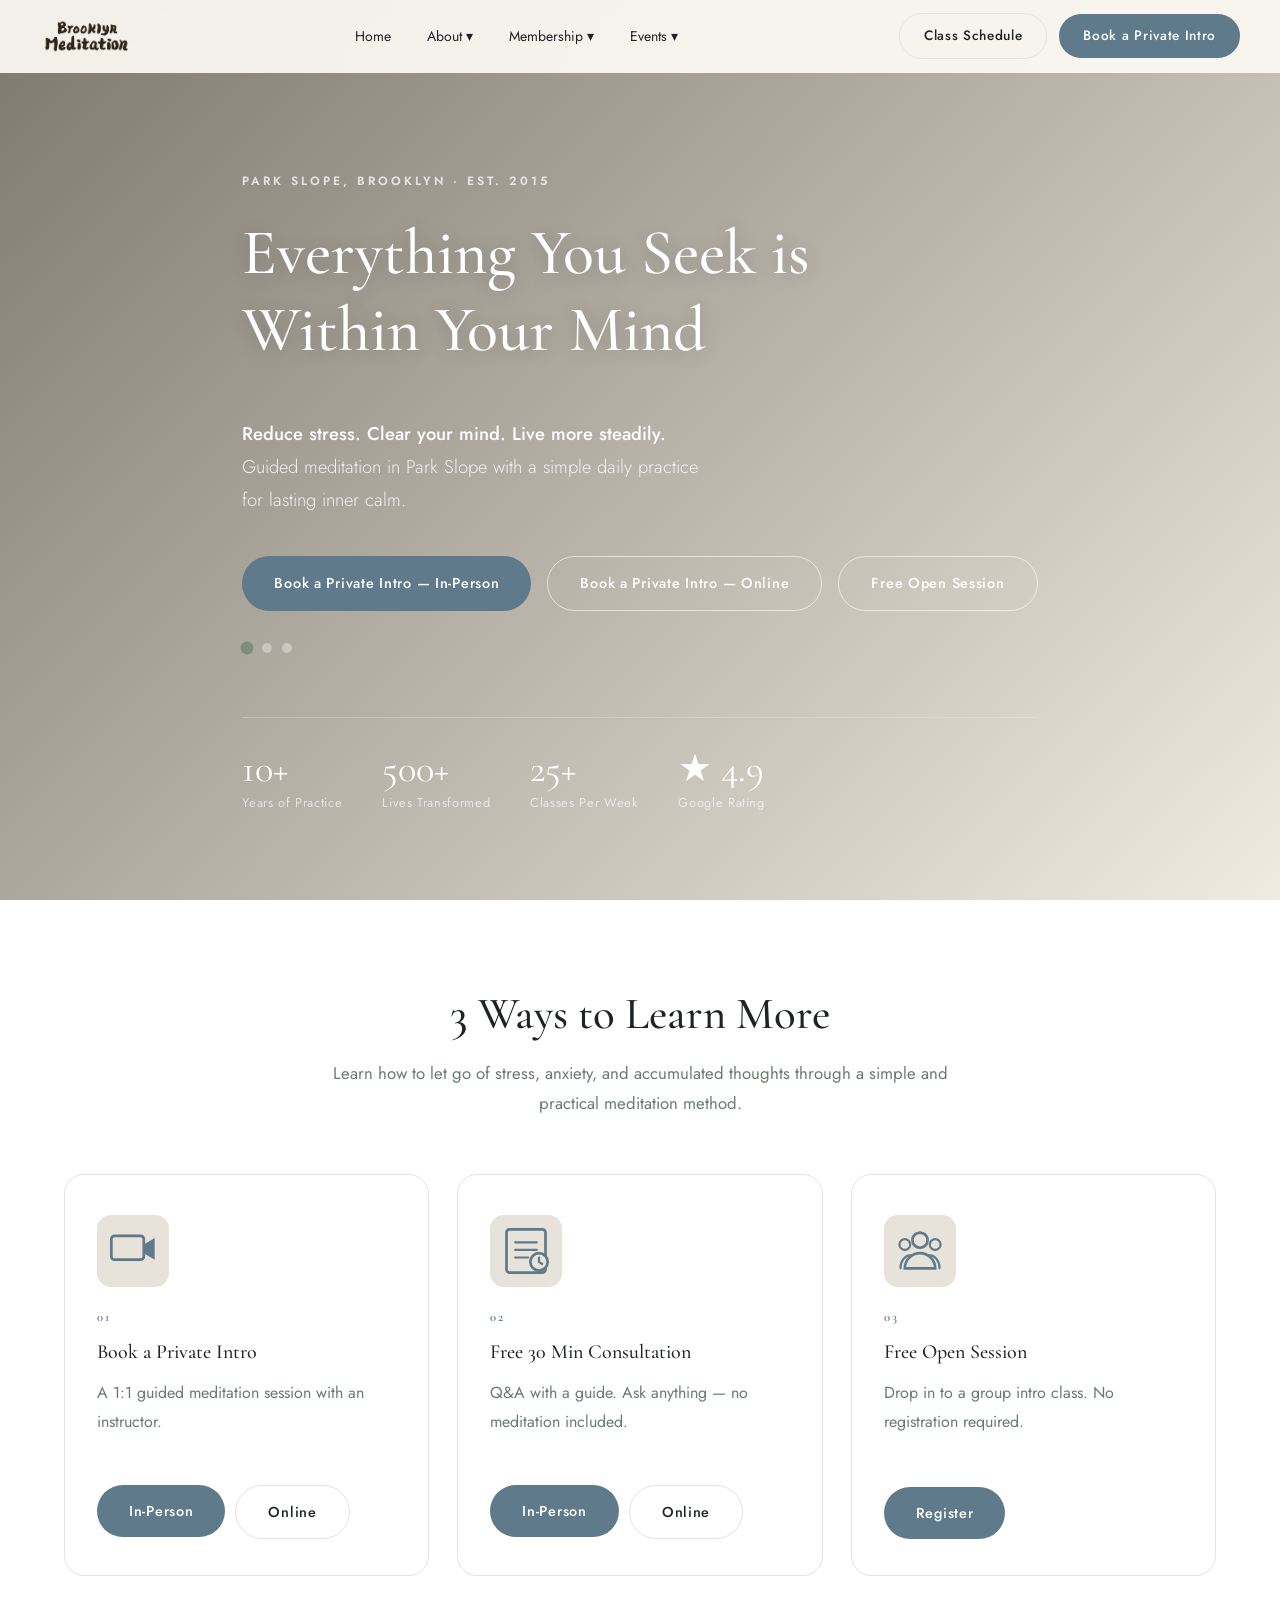
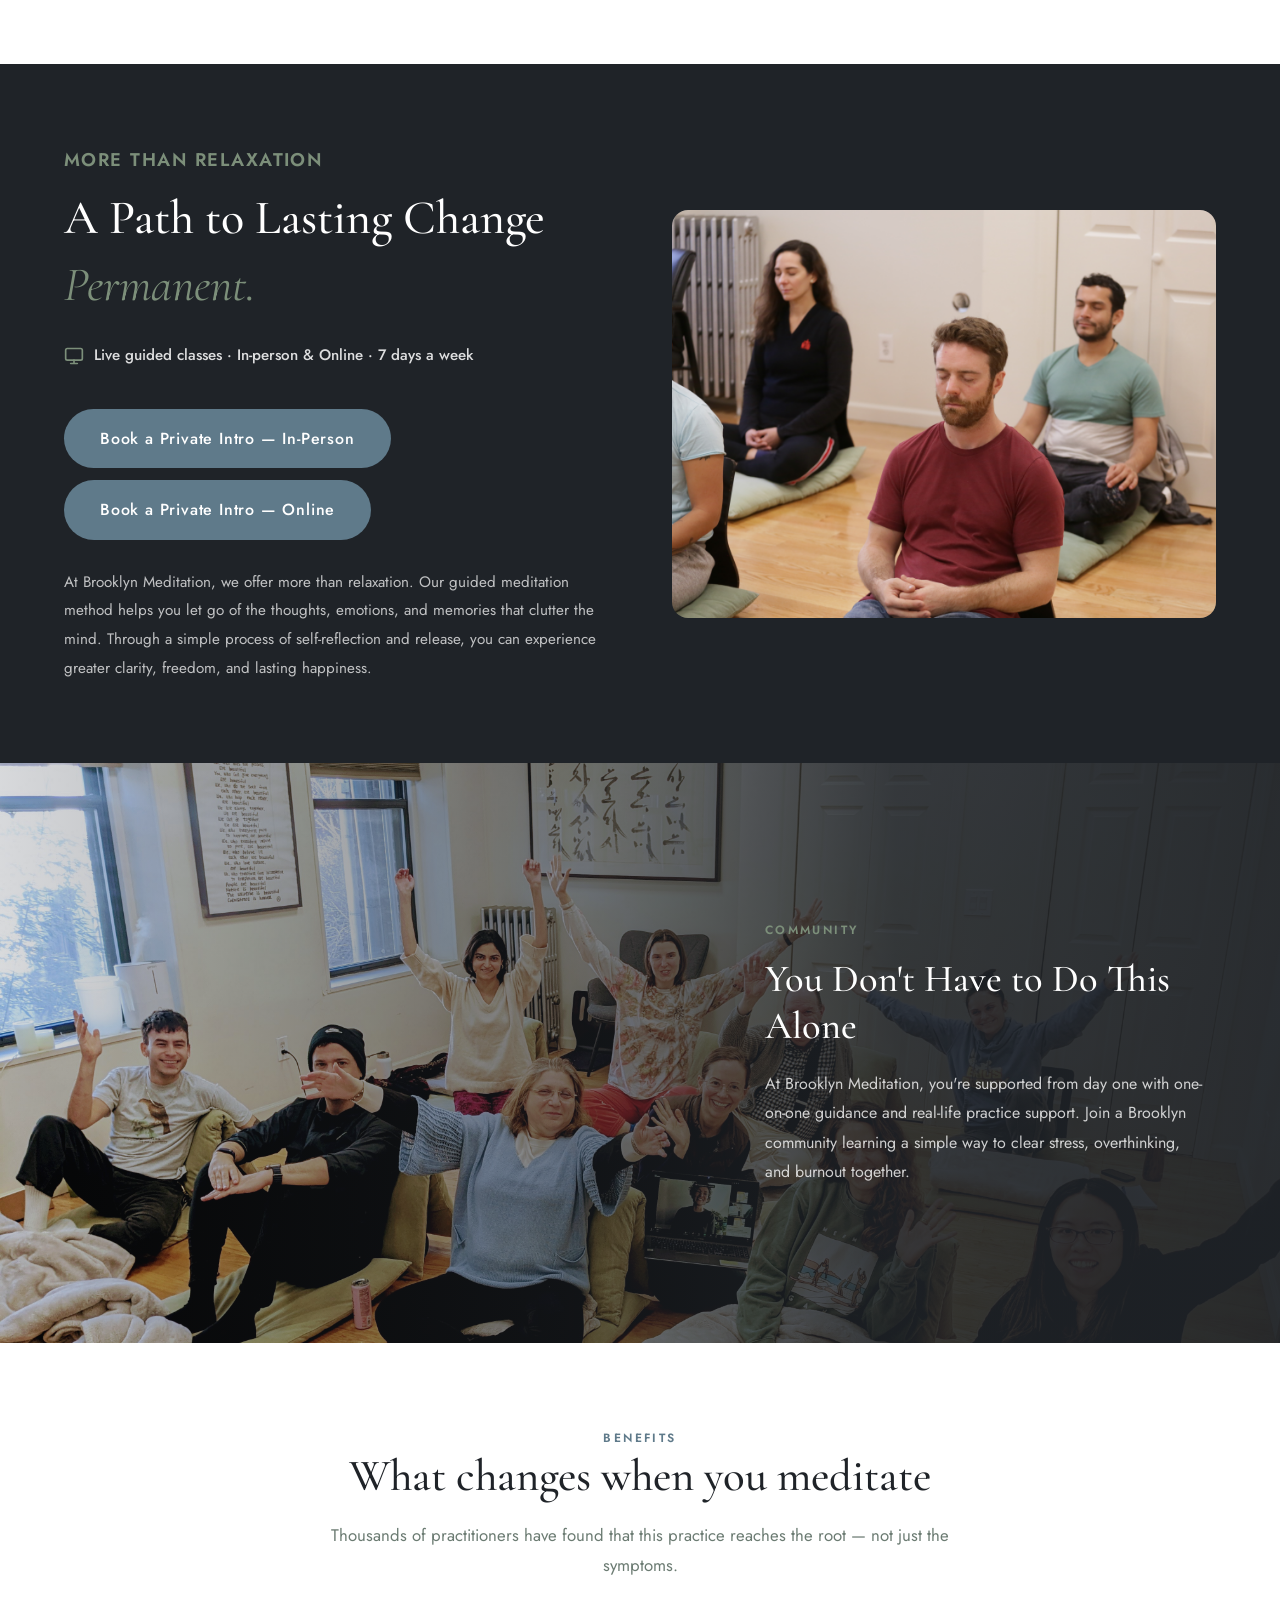
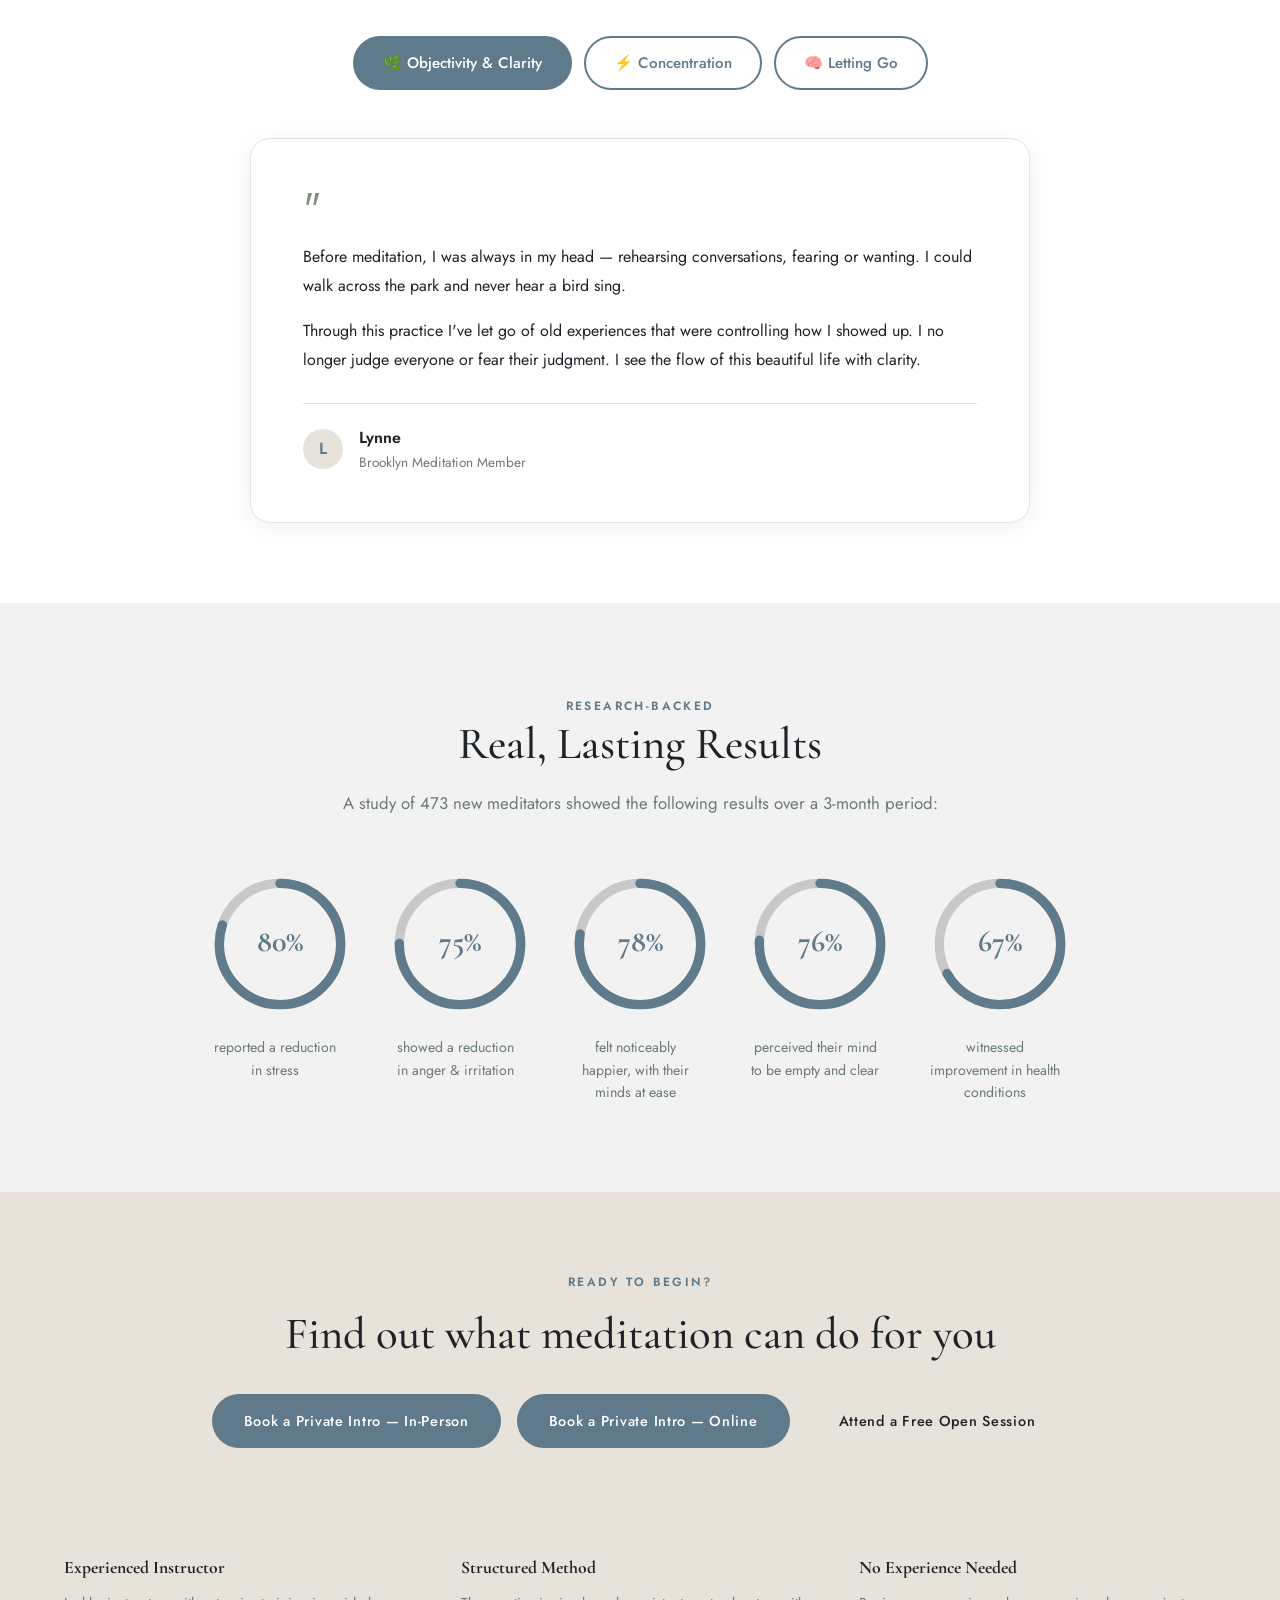
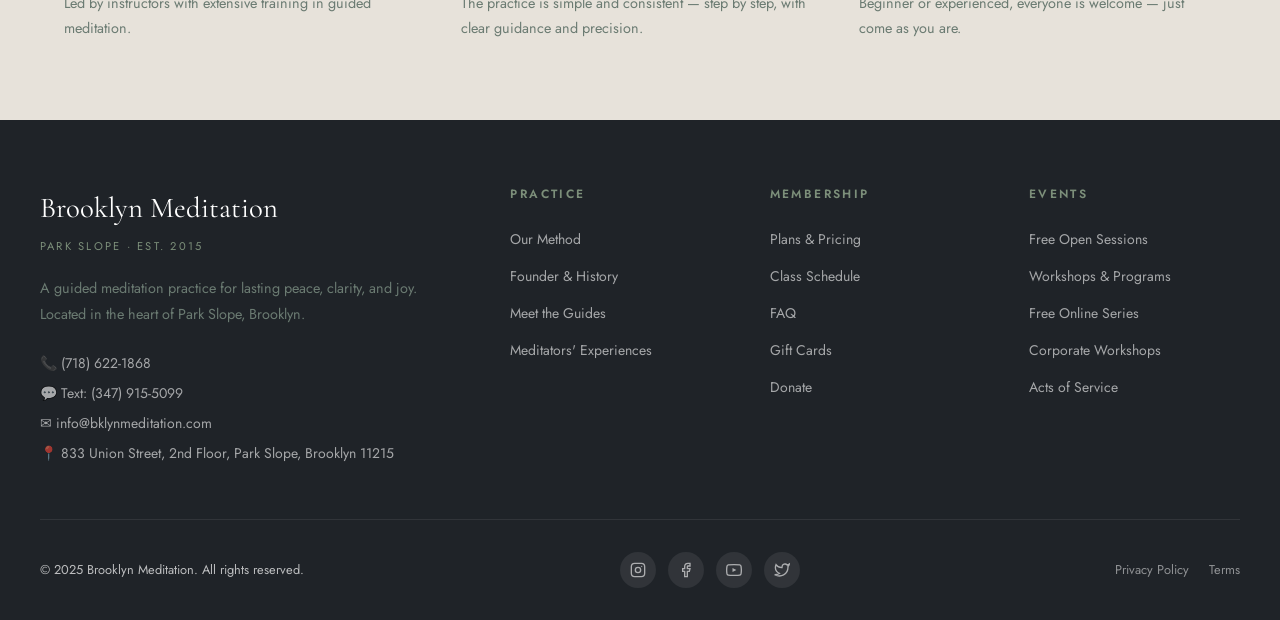
==== index.html @ b5371969 "Integrate Google Tag Manager intAdd Google Tag Manager snippet to index.htmlo index.html Added Googl" ====
<!DOCTYPE html>
<html lang="en">
<head>
  <!-- Google Tag Manager -->
  <script>(function(w,d,s,l,i){w[l]=w[l]||[];w[l].push({'gtm.start':
  new Date().getTime(),event:'gtm.js'});var f=d.getElementsByTagName(s)[0],
  j=d.createElement(s),dl=l!='dataLayer'?'&l='+l:'';j.async=true;j.src=
  'https://www.googletagmanager.com/gtm.js?id='+i+dl;f.parentNode.insertBefore(j,f);
  })(window,document,'script','dataLayer','GTM-PPWKCZDB');</script>
  <!-- End Google Tag Manager -->
  <!-- Google tag (gtag.js) -->
  <script async src="https://www.googletagmanager.com/gtag/js?id=G-YXKECY7C2L"></script>
  <script>
    window.dataLayer = window.dataLayer || [];
    function gtag(){dataLayer.push(arguments);}
    gtag('js', new Date());
    gtag('config', 'G-YXKECY7C2L');
  </script>
  <meta charset="UTF-8" />
  <meta name="viewport" content="width=device-width, initial-scale=1.0" />
  <title>Brooklyn Meditation | Park Slope, Brooklyn</title>
  <meta name="description" content="Brooklyn Meditation in Park Slope offers guided, systematic meditation to bring lasting peace, clarity, and joy. Book your free intro session today." />
  <link rel="preconnect" href="https://fonts.googleapis.com" />
  <link rel="preconnect" href="https://fonts.gstatic.com" crossorigin />
  <link href="https://fonts.googleapis.com/css2?family=Cormorant+Garamond:ital,wght@0,400;0,500;0,600;1,400;1,500&family=Jost:wght@300;400;500;600&display=swap" rel="stylesheet" />
  <link rel="stylesheet" href="style.css" />
  <link rel="icon" href="favicon.svg" type="image/svg+xml" />
  <meta property="og:url" content="https://brooklynmeditation.nyc/" />
  <meta property="og:title" content="Brooklyn Meditation | Park Slope, Brooklyn" />
  <meta property="og:description" content="Guided meditation in Park Slope for lasting peace, clarity, and joy." />
  <meta name="twitter:title" content="Brooklyn Meditation | Park Slope, Brooklyn" />
  <meta name="twitter:description" content="Guided meditation in Park Slope for lasting peace, clarity, and joy." />
  <meta property="og:type" content="website" />
  <meta property="og:site_name" content="Brooklyn Meditation" />
  <meta property="og:image" content="https://brooklynmeditation.nyc/og-image.jpg" />
  <meta property="og:image:width" content="400" />
  <meta property="og:image:height" content="400" />
  <meta name="twitter:card" content="summary" />
  <meta name="twitter:image" content="https://brooklynmeditation.nyc/og-image.jpg" />
</head>
<body>
  <!-- Google Tag Manager (noscript) -->
  <noscript><iframe src="https://www.googletagmanager.com/ns.html?id=GTM-PPWKCZDB"
  height="0" width="0" style="display:none;visibility:hidden"></iframe></noscript>
  <!-- End Google Tag Manager (noscript) -->

<!-- ── Navigation ── -->
<nav class="navbar" id="navbar">
  <div class="navbar-inner">
    <a href="index.html" class="navbar-logo">
      <img src="logo.png" alt="Brooklyn Meditation" style="height:72px; width:auto;" />
    </a>

    <ul class="navbar-nav">
      <li><a href="index.html">Home</a></li>
      <li class="dropdown">
        <a href="about.html">About ▾</a>
        <div class="dropdown-menu">
          <a href="about.html">Our Method</a>
          <a href="about.html#founder">Founder & History</a>
          <a href="about.html#team">Meet the Guides</a>
          <a href="about.html#experiences">Meditators' Experiences</a>
        </div>
      </li>
      <li class="dropdown">
        <a href="membership.html">Membership ▾</a>
        <div class="dropdown-menu">
          <a href="membership.html">Plans & Pricing</a>
          <a href="schedule.html">Class Schedule</a>
          <a href="membership.html#faq">FAQ</a>
        </div>
      </li>
      <li class="dropdown">
        <a href="events.html">Events ▾</a>
        <div class="dropdown-menu">
          <a href="events.html#open">Open Meditation Sessions</a>
          <a href="events.html#workshops">Workshops & Programs</a>
          <a href="events.html#online">Free Online Series</a>
          <a href="events.html#corporate">Corporate Workshops</a>
        </div>
      </li>
    </ul>

    <div class="navbar-actions">
      <a href="schedule.html" class="btn btn-secondary"><span class="btn-text-desktop">Class Schedule</span><span class="btn-text-mobile">Schedule</span></a>
      <a href="https://www.wellnessliving.com/rs/appointment-start.html?id_class_tab=3&id_mode=1&k_business=760342&k_class_tab=76646&k_service=313512" target="_blank" class="btn btn-primary"><span class="btn-text-desktop">Book a Private Intro</span><span class="btn-text-mobile">Book Intro</span></a>
    </div>

    <button class="menu-toggle" id="menuToggle" aria-label="Open menu">
      <span></span><span></span><span></span>
    </button>
  </div>
</nav>

<!-- Mobile Nav -->
<div class="mobile-nav" id="mobileNav">
  <button class="mobile-nav-close" id="mobileNavClose">✕</button>
  <ul>
    <li><a href="index.html">Home</a></li>
    <li>
      <a href="about.html">About</a>
      <div class="mobile-sub">
        <a href="about.html">Our Method</a>
        <a href="about.html#founder">Founder & History</a>
        <a href="about.html#experiences">Meditators' Experiences</a>
      </div>
    </li>
    <li>
      <a href="membership.html">Membership</a>
      <div class="mobile-sub">
        <a href="membership.html">Plans & Pricing</a>
        <a href="schedule.html">Class Schedule</a>
      </div>
    </li>
    <li>
      <a href="events.html">Events & Workshops</a>
      <div class="mobile-sub">
        <a href="events.html#open">Open Sessions</a>
        <a href="events.html#workshops">Workshops</a>
        <a href="events.html#corporate">Corporate</a>
      </div>
    </li>
  </ul>
  <div class="mobile-nav-actions">
    <a href="schedule.html" class="btn btn-secondary" style="justify-content:center;">Schedule</a>
    <a href="https://www.wellnessliving.com/rs/appointment-start.html?id_class_tab=3&id_mode=1&k_business=760342&k_class_tab=76646&k_service=313512" target="_blank" class="btn btn-primary" style="justify-content:center;"><span class="btn-text-desktop">Book a Private Intro</span><span class="btn-text-mobile">Book Intro</span></a>
  </div>
</div>

<!-- ── Hero Carousel ── -->
<section class="hero">

  <!-- Background slides -->
  <div class="hero-slides">
    <div class="hero-slide active" style="background-image: url('https://static.wixstatic.com/media/nsplsh_67413869556f575976546b~mv2_d_4608_3456_s_4_2.jpg/v1/fill/w_1600,h_1067,al_c,q_85,usm_0.66_1.00_0.01,enc_avif,quality_auto/nsplsh_67413869556f575976546b~mv2_d_4608_3456_s_4_2.jpg');"></div>
    <div class="hero-slide" style="background-image: url('hero-slide-2.jpg');"></div>
    <div class="hero-slide" style="background-image: url('hero-slide-3.jpg');"></div>
  </div>
  <div class="hero-overlay"></div>

  <!-- Content -->
  <div class="hero-content">
    <span class="hero-eyebrow">Park Slope, Brooklyn · Est. 2015</span>

    <!-- Rotating headings -->
    <div class="hero-headings">
      <h1 class="hero-heading active">Everything You Seek is<br>Within Your Mind</h1>
      <h1 class="hero-heading">Peace You Seek is<br>Within Your Mind</h1>
      <h1 class="hero-heading">Happiness You Seek is<br>Within Your Mind</h1>
    </div>

    <p class="hero-sub"><strong style="color:var(--white); font-weight:500;">Reduce stress. Clear your mind. Live more steadily.</strong><br>Guided meditation in Park Slope with a simple daily practice for lasting inner calm.</p>
    <div class="hero-cta">
      <a href="https://www.wellnessliving.com/rs/appointment-start.html?id_class_tab=3&id_mode=1&k_business=760342&k_class_tab=76646&k_service=313512" target="_blank" class="btn btn-primary">Book a Private Intro — In-Person</a>
      <a href="https://www.wellnessliving.com/rs/appointment-start.html?id_class_tab=3&id_mode=1&k_business=760342&k_class_tab=76646&k_service=313514" target="_blank" class="btn btn-outline-white">Book a Private Intro — Online</a>
      <a href="events.html#open" class="btn btn-outline-white">Free Open Session</a>
    </div>

    <!-- Dot indicators -->
    <div class="hero-dots">
      <button class="hero-dot active" data-slide="0" aria-label="Slide 1"></button>
      <button class="hero-dot" data-slide="1" aria-label="Slide 2"></button>
      <button class="hero-dot" data-slide="2" aria-label="Slide 3"></button>
    </div>

    <div class="hero-stats">
      <div class="hero-stat">
        <div class="stat-num">10+</div>
        <div class="stat-label">Years of Practice</div>
      </div>
      <div class="hero-stat">
        <div class="stat-num">500+</div>
        <div class="stat-label">Lives Transformed</div>
      </div>
      <div class="hero-stat">
        <div class="stat-num">25+</div>
        <div class="stat-label">Classes Per Week</div>
      </div>
      <div class="hero-stat">
        <div class="stat-num">★ 4.9</div>
        <div class="stat-label">Google Rating</div>
      </div>
    </div>
  </div>
</section>


<!-- ── Clear Simple Systematic ── -->
<!-- ── 3 Ways to Begin ── -->
<section style="padding: 88px 24px; background: var(--white);">
  <div class="container">
    <div class="section-header">
      <h2>3 Ways to Learn More</h2>
      <p>Learn how to let go of stress, anxiety, and accumulated thoughts through a simple and practical meditation method.</p>
    </div>
    <div class="ways-grid" id="waysGrid">

      <!-- 1 -->
      <div class="way-card">
        <div class="way-icon">
          <svg viewBox="0 0 48 48" width="52" height="52" fill="none" xmlns="http://www.w3.org/2000/svg">
            <rect x="4" y="10" width="30" height="22" rx="3" stroke="var(--primary-dark)" stroke-width="2.5" fill="var(--primary-light)"/>
            <path d="M34 18l10-6v20l-10-6V18z" fill="var(--primary-dark)"/>
          </svg>
        </div>
        <div class="way-number">01</div>
        <h3>Book a Private Intro</h3>
        <p>A 1:1 guided meditation session with an instructor.</p>
        <div style="display:flex; gap:10px; flex-wrap:wrap; margin-top:20px;">
          <a href="https://www.wellnessliving.com/rs/appointment-start.html?id_class_tab=3&id_mode=1&k_business=760342&k_class_tab=76646&k_service=313512" target="_blank" class="btn btn-primary way-btn">In-Person</a>
          <a href="https://www.wellnessliving.com/rs/appointment-start.html?id_class_tab=3&id_mode=1&k_business=760342&k_class_tab=76646&k_service=313514" target="_blank" class="btn btn-secondary way-btn">Online</a>
        </div>
      </div>

      <!-- 2 -->
      <div class="way-card">
        <div class="way-icon">
          <svg viewBox="0 0 48 48" width="52" height="52" fill="none" xmlns="http://www.w3.org/2000/svg">
            <rect x="6" y="4" width="36" height="40" rx="3" fill="var(--primary-light)" stroke="var(--primary-dark)" stroke-width="2.5"/>
            <path d="M14 16h20M14 23h20M14 30h12" stroke="var(--primary-dark)" stroke-width="2" stroke-linecap="round"/>
            <circle cx="36" cy="34" r="8" fill="var(--primary-light)" stroke="var(--primary-dark)" stroke-width="2.5"/>
            <path d="M36 30v4l3 2" stroke="var(--primary-dark)" stroke-width="2" stroke-linecap="round"/>
          </svg>
        </div>
        <div class="way-number">02</div>
        <h3>Free 30 Min Consultation</h3>
        <p>Q&amp;A with a guide. Ask anything — no meditation included.</p>
        <div style="display:flex; gap:10px; flex-wrap:wrap; margin-top:20px;">
          <a href="https://www.wellnessliving.com/rs/appointment-start.html?id_class_tab=3&id_mode=1&k_business=760342&k_class_tab=75478&k_service=304065" target="_blank" class="btn btn-primary way-btn">In-Person</a>
          <a href="https://www.wellnessliving.com/rs/appointment-start.html?id_class_tab=3&id_mode=1&k_business=760342&k_class_tab=75478&k_service=308095" target="_blank" class="btn btn-secondary way-btn">Online</a>
        </div>
      </div>

      <!-- 3 -->
      <div class="way-card">
        <div class="way-icon">
          <svg viewBox="0 0 48 48" width="52" height="52" fill="none" xmlns="http://www.w3.org/2000/svg">
            <circle cx="24" cy="14" r="7" fill="var(--primary-light)" stroke="var(--primary-dark)" stroke-width="2.5"/>
            <circle cx="10" cy="18" r="5" fill="var(--primary-light)" stroke="var(--primary-dark)" stroke-width="2"/>
            <circle cx="38" cy="18" r="5" fill="var(--primary-light)" stroke="var(--primary-dark)" stroke-width="2"/>
            <path d="M6 40c0-6.627 4.03-12 9-12" stroke="var(--primary-dark)" stroke-width="2" stroke-linecap="round"/>
            <path d="M42 40c0-6.627-4.03-12-9-12" stroke="var(--primary-dark)" stroke-width="2" stroke-linecap="round"/>
            <path d="M10 40c0-7.732 6.268-14 14-14s14 6.268 14 14H10z" fill="var(--primary-light)" stroke="var(--primary-dark)" stroke-width="2.5"/>
          </svg>
        </div>
        <div class="way-number">03</div>
        <h3>Free Open Session</h3>
        <p>Drop in to a group intro class. No registration required.</p>
        <a href="https://www.wellnessliving.com/schedule/brooklyn_meditation?id_class_tab=1&k_class=1032032" target="_blank" class="btn btn-primary way-btn">Register</a>
      </div>

    </div>
    <!-- Swipe dots (mobile only) -->
    <div class="ways-dots">
      <span class="ways-dot active"></span>
      <span class="ways-dot"></span>
      <span class="ways-dot"></span>
    </div>
  </div>
</section>

<!-- ── More Than Relaxation Banner ── -->
<section style="background: var(--dark); padding: 80px 24px;">
  <div class="container">
    <div class="dark-banner-grid" style="display:grid; grid-template-columns: 1fr 1fr; gap: 64px; align-items: center;">

      <!-- Left: Text -->
      <div class="banner-text">
        <span style="font-size:1.15rem; font-weight:600; letter-spacing:0.08em; text-transform:uppercase; color:var(--primary); display:block; margin-bottom:16px;">More Than Relaxation</span>
        <h2 style="color:var(--white); font-size:clamp(2rem,4vw,3rem); line-height:1.15; margin-bottom:12px;">
          A Path to Lasting Change
        </h2>
        <p style="font-family:'Cormorant Garamond',serif; font-size:clamp(2rem,4vw,3rem); font-style:italic; color:var(--primary); line-height:1.1; margin-bottom:32px;">
          Permanent.
        </p>
        <div style="display:flex; align-items:center; gap:10px; margin-bottom:40px;">
          <svg width="20" height="20" viewBox="0 0 24 24" fill="none" stroke="var(--primary)" stroke-width="2" stroke-linecap="round" stroke-linejoin="round"><rect x="2" y="3" width="20" height="14" rx="2"/><path d="M8 21h8M12 17v4"/></svg>
          <span style="color:rgba(255,255,255,0.85); font-size:0.95rem; font-weight:500;">Live guided classes · In-person & Online · 7 days a week</span>
        </div>
        <div class="banner-book-btns" style="display:flex; gap:12px; flex-wrap:wrap;">
          <a href="https://www.wellnessliving.com/rs/appointment-start.html?id_class_tab=3&id_mode=1&k_business=760342&k_class_tab=76646&k_service=313512" target="_blank" class="btn btn-primary" style="font-size:1rem; padding:16px 36px;">Book a Private Intro — In-Person</a>
          <a href="https://www.wellnessliving.com/rs/appointment-start.html?id_class_tab=3&id_mode=1&k_business=760342&k_class_tab=76646&k_service=313514" target="_blank" class="btn btn-primary" style="font-size:1rem; padding:16px 36px;">Book a Private Intro — Online</a>
        </div>
        <p style="color:rgba(255,255,255,0.72); font-size:0.95rem; line-height:1.9; margin-top:28px;">
          At Brooklyn Meditation, we offer more than relaxation. Our guided meditation method helps you let go of the thoughts, emotions, and memories that clutter the mind. Through a simple process of self-reflection and release, you can experience greater clarity, freedom, and lasting happiness.
        </p>
      </div>

      <!-- Right: Image -->
      <div class="banner-img" style="border-radius:16px; overflow:hidden; aspect-ratio:4/3;">
        <img src="meditation-group.jpg"
             alt="Group meditation at Brooklyn Meditation"
             style="width:100%; height:100%; object-fit:cover;" />
      </div>

    </div>
  </div>
</section>

<!-- ── Community Banner ── -->
<section class="community-fullwidth">
  <img src="meditation-community.jpg"
       alt="Group meditation community at Brooklyn Meditation"
       class="community-fullwidth-img" />
  <div class="community-fullwidth-overlay"></div>
  <div class="community-fullwidth-text">
    <span class="community-fullwidth-label">Community</span>
    <h2>You Don't Have to Do This Alone</h2>
    <p>At Brooklyn Meditation, you're supported from day one with one-on-one guidance and real-life practice support. Join a Brooklyn community learning a simple way to clear stress, overthinking, and burnout together.</p>
  </div>
</section>


<!-- ── Benefits / Testimonials ── -->
<section class="benefits-section">
  <div class="container">
    <div class="section-header">
      <span class="section-label">Benefits</span>
      <h2>What changes when you meditate</h2>
      <p>Thousands of practitioners have found that this practice reaches the root — not just the symptoms.</p>
    </div>

    <!-- Tab Buttons (desktop only) -->
    <div class="benefits-tabs" style="display:flex; gap:12px; justify-content:center; flex-wrap:wrap; margin-bottom:48px;">
      <button onclick="showTestimonial('clarity')" id="btn-clarity"
        style="padding:14px 28px; border-radius:50px; border:2px solid var(--primary-dark); background:var(--primary-dark); color:#fff; font-size:0.95rem; font-family:inherit; cursor:pointer; transition:all 0.2s; font-weight:500;">
        🌿 Objectivity &amp; Clarity
      </button>
      <button onclick="showTestimonial('concentration')" id="btn-concentration"
        style="padding:14px 28px; border-radius:50px; border:2px solid var(--primary-dark); background:transparent; color:var(--primary-dark); font-size:0.95rem; font-family:inherit; cursor:pointer; transition:all 0.2s; font-weight:500;">
        ⚡ Concentration
      </button>
      <button onclick="showTestimonial('past')" id="btn-past"
        style="padding:14px 28px; border-radius:50px; border:2px solid var(--primary-dark); background:transparent; color:var(--primary-dark); font-size:0.95rem; font-family:inherit; cursor:pointer; transition:all 0.2s; font-weight:500;">
        🧠 Letting Go
      </button>
    </div>

    <!-- Testimonial Carousel (mobile swipe / desktop tab) -->
    <div class="testimonial-carousel" id="testimonialCarousel">
      <div id="testimonial-clarity" class="testimonial-panel active">
        <div style="font-size:2.5rem; color:var(--primary); margin-bottom:16px; line-height:1;">"</div>
        <p style="font-size:1rem; line-height:1.8; color:var(--text); margin-bottom:16px;">Before meditation, I was always in my head — rehearsing conversations, fearing or wanting. I could walk across the park and never hear a bird sing.</p>
        <p style="font-size:1rem; line-height:1.8; color:var(--text);">Through this practice I've let go of old experiences that were controlling how I showed up. I no longer judge everyone or fear their judgment. I see the flow of this beautiful life with clarity.</p>
        <div style="margin-top:28px; padding-top:20px; border-top:1px solid var(--border); display:flex; align-items:center; gap:16px;">
          <div style="width:40px; height:40px; border-radius:50%; background:var(--primary-light); display:flex; align-items:center; justify-content:center; font-size:1rem; font-weight:600; color:var(--primary-dark); flex-shrink:0;">L</div>
          <div><div style="font-weight:600; color:var(--dark);">Lynne</div><div style="font-size:0.85rem; color:var(--text-light);">Brooklyn Meditation Member</div></div>
        </div>
      </div>

      <div id="testimonial-concentration" class="testimonial-panel">
        <div style="font-size:2.5rem; color:var(--primary); margin-bottom:16px; line-height:1;">"</div>
        <p style="font-size:1rem; line-height:1.8; color:var(--text); margin-bottom:16px;">Meditation taught me to let go of cluttered thoughts and unhelpful habits. My concentration has improved significantly.</p>
        <p style="font-size:1rem; line-height:1.8; color:var(--text);">Instead of feeling overwhelmed, I practice gratitude and take steady steps toward my goals. I'm much more productive and better able to handle challenges.</p>
        <div style="margin-top:28px; padding-top:20px; border-top:1px solid var(--border); display:flex; align-items:center; gap:16px;">
          <div style="width:40px; height:40px; border-radius:50%; background:var(--primary-light); display:flex; align-items:center; justify-content:center; font-size:1rem; font-weight:600; color:var(--primary-dark); flex-shrink:0;">H</div>
          <div><div style="font-weight:600; color:var(--dark);">Heather</div><div style="font-size:0.85rem; color:var(--text-light);">Brooklyn Meditation Member</div></div>
        </div>
      </div>

      <div id="testimonial-past" class="testimonial-panel">
        <div style="font-size:2.5rem; color:var(--primary); margin-bottom:16px; line-height:1;">"</div>
        <p style="font-size:1rem; line-height:1.8; color:var(--text); margin-bottom:16px;">College was a shipwreck for me. Years later, this meditation showed me how to examine that experience objectively — I uncovered a hidden belief that I was "special" and needed recognition.</p>
        <p style="font-size:1rem; line-height:1.8; color:var(--text);">Letting go of that has freed me. I now live with a more balanced, realistic view of myself — and that's not bad at all.</p>
        <div style="margin-top:28px; padding-top:20px; border-top:1px solid var(--border); display:flex; align-items:center; gap:16px;">
          <div style="width:40px; height:40px; border-radius:50%; background:var(--primary-light); display:flex; align-items:center; justify-content:center; font-size:1rem; font-weight:600; color:var(--primary-dark); flex-shrink:0;">R</div>
          <div><div style="font-weight:600; color:var(--dark);">Ross</div><div style="font-size:0.85rem; color:var(--text-light);">Brooklyn Meditation Member</div></div>
        </div>
      </div>
    </div>

    <!-- Dots (mobile only) -->
    <div class="testimonial-dots">
      <span class="testimonial-dot active"></span>
      <span class="testimonial-dot"></span>
      <span class="testimonial-dot"></span>
    </div>

  </div>
</section>

<script>
function showTestimonial(id) {
  if (window.innerWidth <= 768) return; // mobile uses swipe carousel
  var panels = ['clarity','concentration','past'];
  panels.forEach(function(p) {
    document.getElementById('testimonial-' + p).classList.remove('active');
    var btn = document.getElementById('btn-' + p);
    btn.style.background = 'transparent';
    btn.style.color = 'var(--primary-dark)';
  });
  document.getElementById('testimonial-' + id).classList.add('active');
  var activeBtn = document.getElementById('btn-' + id);
  activeBtn.style.background = 'var(--primary-dark)';
  activeBtn.style.color = '#fff';
}
</script>

<!-- ── Statistics ── -->
<section id="stats-section" style="padding: 88px 24px; background: #F2F2F2;">
  <div class="container">
    <div class="section-header">
      <span class="section-label">Research-backed</span>
      <h2>Real, Lasting Results</h2>
      <p>A study of 473 new meditators showed the following results over a 3-month period:</p>
    </div>

    <div class="stats-rings-grid" id="statsRings" style="display:flex; flex-wrap:wrap; justify-content:center; gap:40px; margin-top:56px;">

      <!-- Ring item -->
      <div class="stat-ring-item" data-pct="97">
        <svg viewBox="0 0 120 120" width="140" height="140">
          <circle class="ring-track" cx="60" cy="60" r="52" fill="none" stroke="#C8C8C8" stroke-width="8"/>
          <circle class="ring-fill" cx="60" cy="60" r="52" fill="none" stroke="var(--primary-dark)" stroke-width="8"
            stroke-linecap="round" stroke-dasharray="326.7" stroke-dashoffset="326.7"
            transform="rotate(-90 60 60)"/>
          <text x="60" y="66" text-anchor="middle" font-family="'Cormorant Garamond',serif" font-size="26" font-weight="700" fill="var(--primary-dark)" class="ring-label">0%</text>
        </svg>
        <p style="margin-top:14px; font-size:0.88rem; color:var(--text-light); text-align:center; max-width:130px; line-height:1.6;">reported a reduction in stress</p>
      </div>

      <div class="stat-ring-item" data-pct="91">
        <svg viewBox="0 0 120 120" width="140" height="140">
          <circle class="ring-track" cx="60" cy="60" r="52" fill="none" stroke="#C8C8C8" stroke-width="8"/>
          <circle class="ring-fill" cx="60" cy="60" r="52" fill="none" stroke="var(--primary-dark)" stroke-width="8"
            stroke-linecap="round" stroke-dasharray="326.7" stroke-dashoffset="326.7"
            transform="rotate(-90 60 60)"/>
          <text x="60" y="66" text-anchor="middle" font-family="'Cormorant Garamond',serif" font-size="26" font-weight="700" fill="var(--primary-dark)" class="ring-label">0%</text>
        </svg>
        <p style="margin-top:14px; font-size:0.88rem; color:var(--text-light); text-align:center; max-width:130px; line-height:1.6;">showed a reduction in anger &amp; irritation</p>
      </div>

      <div class="stat-ring-item" data-pct="94">
        <svg viewBox="0 0 120 120" width="140" height="140">
          <circle class="ring-track" cx="60" cy="60" r="52" fill="none" stroke="#C8C8C8" stroke-width="8"/>
          <circle class="ring-fill" cx="60" cy="60" r="52" fill="none" stroke="var(--primary-dark)" stroke-width="8"
            stroke-linecap="round" stroke-dasharray="326.7" stroke-dashoffset="326.7"
            transform="rotate(-90 60 60)"/>
          <text x="60" y="66" text-anchor="middle" font-family="'Cormorant Garamond',serif" font-size="26" font-weight="700" fill="var(--primary-dark)" class="ring-label">0%</text>
        </svg>
        <p style="margin-top:14px; font-size:0.88rem; color:var(--text-light); text-align:center; max-width:130px; line-height:1.6;">felt noticeably happier, with their minds at ease</p>
      </div>

      <div class="stat-ring-item" data-pct="92">
        <svg viewBox="0 0 120 120" width="140" height="140">
          <circle class="ring-track" cx="60" cy="60" r="52" fill="none" stroke="#C8C8C8" stroke-width="8"/>
          <circle class="ring-fill" cx="60" cy="60" r="52" fill="none" stroke="var(--primary-dark)" stroke-width="8"
            stroke-linecap="round" stroke-dasharray="326.7" stroke-dashoffset="326.7"
            transform="rotate(-90 60 60)"/>
          <text x="60" y="66" text-anchor="middle" font-family="'Cormorant Garamond',serif" font-size="26" font-weight="700" fill="var(--primary-dark)" class="ring-label">0%</text>
        </svg>
        <p style="margin-top:14px; font-size:0.88rem; color:var(--text-light); text-align:center; max-width:130px; line-height:1.6;">perceived their mind to be empty and clear</p>
      </div>

      <div class="stat-ring-item" data-pct="81">
        <svg viewBox="0 0 120 120" width="140" height="140">
          <circle class="ring-track" cx="60" cy="60" r="52" fill="none" stroke="#C8C8C8" stroke-width="8"/>
          <circle class="ring-fill" cx="60" cy="60" r="52" fill="none" stroke="var(--primary-dark)" stroke-width="8"
            stroke-linecap="round" stroke-dasharray="326.7" stroke-dashoffset="326.7"
            transform="rotate(-90 60 60)"/>
          <text x="60" y="66" text-anchor="middle" font-family="'Cormorant Garamond',serif" font-size="26" font-weight="700" fill="var(--primary-dark)" class="ring-label">0%</text>
        </svg>
        <p style="margin-top:14px; font-size:0.88rem; color:var(--text-light); text-align:center; max-width:130px; line-height:1.6;">witnessed improvement in health conditions</p>
      </div>

    </div>
    <p class="swipe-hint">Swipe to explore →</p>

  </div>
</section>

<script>
(function() {
  const CIRCUMFERENCE = 326.7;
  function animateRings() {
    document.querySelectorAll('.stat-ring-item').forEach(function(item) {
      const pct = parseInt(item.dataset.pct, 10);
      const fill = item.querySelector('.ring-fill');
      const label = item.querySelector('.ring-label');
      const offset = CIRCUMFERENCE - (pct / 100) * CIRCUMFERENCE;
      let start = null;
      const duration = 1400;
      function step(ts) {
        if (!start) start = ts;
        const progress = Math.min((ts - start) / duration, 1);
        const eased = 1 - Math.pow(1 - progress, 3);
        fill.style.strokeDashoffset = CIRCUMFERENCE - eased * (CIRCUMFERENCE - offset);
        label.textContent = Math.round(eased * pct) + '%';
        if (progress < 1) requestAnimationFrame(step);
        else label.textContent = pct + '%';
      }
      requestAnimationFrame(step);
    });
  }
  var section = document.getElementById('stats-section');
  if ('IntersectionObserver' in window) {
    var observer = new IntersectionObserver(function(entries) {
      entries.forEach(function(e) {
        if (e.isIntersecting) { animateRings(); observer.disconnect(); }
      });
    }, { threshold: 0.3 });
    observer.observe(section);
  } else {
    animateRings();
  }
})();
</script>



<!-- ── CTA Banner ── -->
<section class="cta-banner">
  <div class="container">
    <span class="section-label" style="display:block; margin-bottom:16px;">Ready to Begin?</span>
    <h2>Find out what meditation can do for you</h2>
    <div class="btn-group" style="margin-top:32px;">
      <a href="https://www.wellnessliving.com/rs/appointment-start.html?id_class_tab=3&id_mode=1&k_business=760342&k_class_tab=76646&k_service=313512" target="_blank" class="btn btn-primary">Book a Private Intro — In-Person</a>
      <a href="https://www.wellnessliving.com/rs/appointment-start.html?id_class_tab=3&id_mode=1&k_business=760342&k_class_tab=76646&k_service=313514" target="_blank" class="btn btn-primary">Book a Private Intro — Online</a>
      <a href="https://www.wellnessliving.com/schedule/brooklyn_meditation?id_class_tab=1&k_class=1032032" target="_blank" class="btn btn-secondary">Attend a Free Open Session</a>
    </div>
    <div class="cta-features">
      <div class="cta-feature">
        <strong>Experienced Instructor</strong>
        <p>Led by instructors with extensive training in guided meditation.</p>
      </div>
      <div class="cta-feature">
        <strong>Structured Method</strong>
        <p>The practice is simple and consistent — step by step, with clear guidance and precision.</p>
      </div>
      <div class="cta-feature">
        <strong>No Experience Needed</strong>
        <p>Beginner or experienced, everyone is welcome — just come as you are.</p>
      </div>
    </div>
  </div>
</section>

<!-- ── Footer ── -->
<footer>
  <div class="footer-inner">
    <div class="footer-top">
      <div class="footer-brand">
        <div class="brand-name">Brooklyn Meditation</div>
        <div class="brand-sub">Park Slope · Est. 2015</div>
        <p>A guided meditation practice for lasting peace, clarity, and joy. Located in the heart of Park Slope, Brooklyn.</p>
        <div class="footer-contact-info">
          <a href="tel:7186221868">📞 (718) 622-1868</a>
          <a href="sms:3479155099">💬 Text: (347) 915-5099</a>
          <a href="https://mail.google.com/mail/?view=cm&to=info@bklynmeditation.com&su=Inquiry" target="_blank">✉ info@bklynmeditation.com</a>
          <a href="https://maps.google.com/?q=833+Union+Street+Brooklyn+NY" target="_blank">📍 833 Union Street, 2nd Floor, Park Slope, Brooklyn 11215</a>
        </div>
      </div>
      <div class="footer-col">
        <h5>Practice</h5>
        <ul>
          <li><a href="about.html">Our Method</a></li>
          <li><a href="about.html#founder">Founder & History</a></li>
          <li><a href="about.html#team">Meet the Guides</a></li>
          <li><a href="about.html#experiences">Meditators' Experiences</a></li>
        </ul>
      </div>
      <div class="footer-col">
        <h5>Membership</h5>
        <ul>
          <li><a href="membership.html">Plans & Pricing</a></li>
          <li><a href="schedule.html">Class Schedule</a></li>
          <li><a href="membership.html#faq">FAQ</a></li>
          <li><a href="#">Gift Cards</a></li>
          <li><a href="https://www.wellnessliving.com/rs/catalog-view.html?k_business=760342&id_sale=4&k_id=2546695&k_option=7471377" target="_blank">Donate</a></li>
        </ul>
      </div>
      <div class="footer-col">
        <h5>Events</h5>
        <ul>
          <li><a href="events.html#open">Free Open Sessions</a></li>
          <li><a href="events.html#workshops">Workshops & Programs</a></li>
          <li><a href="events.html#online">Free Online Series</a></li>
          <li><a href="events.html#corporate">Corporate Workshops</a></li>
          <li><a href="#">Acts of Service</a></li>
        </ul>
      </div>
    </div>
    <div class="footer-bottom">
      <span>© 2025 Brooklyn Meditation. All rights reserved.</span>
      <div class="footer-socials">
        <a href="https://www.instagram.com/bklynmeditation/" target="_blank" class="social-btn" title="Instagram">
          <svg width="16" height="16" viewBox="0 0 24 24" fill="none" stroke="currentColor" stroke-width="2"><rect x="2" y="2" width="20" height="20" rx="5"/><circle cx="12" cy="12" r="4"/><circle cx="17.5" cy="6.5" r="1" fill="currentColor" stroke="none"/></svg>
        </a>
        <a href="https://www.facebook.com/brooklyn.meditation/" target="_blank" class="social-btn" title="Facebook">
          <svg width="16" height="16" viewBox="0 0 24 24" fill="none" stroke="currentColor" stroke-width="2"><path d="M18 2h-3a5 5 0 0 0-5 5v3H7v4h3v8h4v-8h3l1-4h-4V7a1 1 0 0 1 1-1h3z"/></svg>
        </a>
        <a href="https://www.youtube.com/channel/UC7eDlQXFxyxiVDfOb5kyuow" target="_blank" class="social-btn" title="YouTube">
          <svg width="16" height="16" viewBox="0 0 24 24" fill="none" stroke="currentColor" stroke-width="2"><path d="M22.54 6.42a2.78 2.78 0 0 0-1.94-1.96C18.88 4 12 4 12 4s-6.88 0-8.6.46A2.78 2.78 0 0 0 1.46 6.42 29 29 0 0 0 1 12a29 29 0 0 0 .46 5.58 2.78 2.78 0 0 0 1.94 1.97C5.12 20 12 20 12 20s6.88 0 8.6-.45a2.78 2.78 0 0 0 1.94-1.97A29 29 0 0 0 23 12a29 29 0 0 0-.46-5.58z"/><polygon points="9.75,15.02 15.5,12 9.75,8.98 9.75,15.02" fill="currentColor" stroke="none"/></svg>
        </a>
        <a href="https://twitter.com/BKmeditation" target="_blank" class="social-btn" title="Twitter/X">
          <svg width="16" height="16" viewBox="0 0 24 24" fill="none" stroke="currentColor" stroke-width="2"><path d="M23 3a10.9 10.9 0 0 1-3.14 1.53 4.48 4.48 0 0 0-7.86 3v1A10.66 10.66 0 0 1 3 4s-4 9 5 13a11.64 11.64 0 0 1-7 2c9 5 20 0 20-11.5a4.5 4.5 0 0 0-.08-.83A7.72 7.72 0 0 0 23 3z"/></svg>
        </a>
      </div>
      <div style="display:flex; gap:20px; font-size:0.8rem;">
        <a href="#" style="color:rgba(255,255,255,0.5);">Privacy Policy</a>
        <a href="#" style="color:rgba(255,255,255,0.5);">Terms</a>
      </div>
    </div>
  </div>
</footer>

<script>
  // ── Hero Carousel ──
  (function() {
    const slides = document.querySelectorAll('.hero-slide');
    const headings = document.querySelectorAll('.hero-heading');
    const dots = document.querySelectorAll('.hero-dot');
    let current = 0;
    let timer;

    function goTo(n) {
      slides[current].classList.remove('active');
      headings[current].classList.remove('active');
      dots[current].classList.remove('active');
      current = (n + slides.length) % slides.length;
      slides[current].classList.add('active');
      headings[current].classList.add('active');
      dots[current].classList.add('active');
    }

    function startTimer() {
      timer = setInterval(() => goTo(current + 1), 5000);
    }

    dots.forEach((dot, i) => {
      dot.addEventListener('click', () => {
        clearInterval(timer);
        goTo(i);
        startTimer();
      });
    });

    startTimer();
  })();

  // Navbar scroll effect
  const navbar = document.getElementById('navbar');
  window.addEventListener('scroll', () => {
    navbar.classList.toggle('scrolled', window.scrollY > 20);
  });

  // Mobile nav
  const menuToggle = document.getElementById('menuToggle');
  const mobileNav = document.getElementById('mobileNav');
  const mobileNavClose = document.getElementById('mobileNavClose');

  menuToggle.addEventListener('click', () => {
    mobileNav.classList.add('open');
    document.body.style.overflow = 'hidden';
  });

  mobileNavClose.addEventListener('click', () => {
    mobileNav.classList.remove('open');
    document.body.style.overflow = '';
  });

  // Close book-dropdown when clicking outside
  document.addEventListener('click', (e) => {
    document.querySelectorAll('.book-dropdown.open').forEach(d => {
      if (!d.contains(e.target)) d.classList.remove('open');
    });
  });

  // Ways grid dot indicators (mobile)
  const waysGrid = document.getElementById('waysGrid');
  const waysDots = document.querySelectorAll('.ways-dot');
  if (waysGrid && waysDots.length) {
    waysGrid.addEventListener('scroll', () => {
      const idx = Math.round(waysGrid.scrollLeft / waysGrid.clientWidth);
      waysDots.forEach((d, i) => d.classList.toggle('active', i === idx));
    }, { passive: true });
  }

  // Testimonial carousel dot indicators (mobile)
  const testimonialCarousel = document.getElementById('testimonialCarousel');
  const testimonialDots = document.querySelectorAll('.testimonial-dot');
  if (testimonialCarousel && testimonialDots.length) {
    testimonialCarousel.addEventListener('scroll', () => {
      const idx = Math.round(testimonialCarousel.scrollLeft / testimonialCarousel.clientWidth);
      testimonialDots.forEach((d, i) => d.classList.toggle('active', i === idx));
    }, { passive: true });
  }
</script>


<script type="text/javascript">window.$crisp=[];window.CRISP_WEBSITE_ID="d693e638-b93f-4e7f-b31f-70aef5f0f688";(function(){d=document;s=d.createElement("script");s.src="https://client.crisp.chat/l.js";s.async=1;d.getElementsByTagName("head")[0].appendChild(s);})();</script>
</body>
</html>
---- style.css ----
/* Brooklyn Meditation - Global Styles */
/* Color Scheme: Warm Tan / Earth Tones */

:root {
  --primary: #7C8F7A;       /* sage green */
  --primary-dark: #5F7A8A;  /* muted blue */
  --primary-light: #E7E2DA; /* warm stone */
  --accent: #5F7A8A;        /* muted blue */
  --dark: #1F2328;          /* ink charcoal */
  --text: #1F2328;          /* ink charcoal */
  --text-light: #6B7B72;    /* muted sage-gray */
  --bg: #F7F6F2;            /* soft white */
  --white: #FFFFFF;
  --border: #E7E2DA;        /* warm stone */

  --font-heading: 'Cormorant Garamond', 'Georgia', serif;
  --font-body: 'Jost', 'Inter', sans-serif;

  --max-width: 1200px;
  --section-padding: 80px 24px;
  --border-radius: 12px;
  --transition: 0.3s ease;
}

* {
  margin: 0;
  padding: 0;
  box-sizing: border-box;
}

html {
  scroll-behavior: smooth;
}

body {
  font-family: var(--font-body);
  background-color: var(--bg);
  color: var(--text);
  line-height: 1.7;
  font-size: 16px;
}

/* ── Typography ── */
h1, h2, h3, h4 {
  font-family: var(--font-heading);
  color: var(--dark);
  line-height: 1.2;
  font-weight: 500;
}

h1 { font-size: clamp(2.4rem, 5vw, 4rem); }
h2 { font-size: clamp(1.8rem, 3.5vw, 2.8rem); }
h3 { font-size: clamp(1.3rem, 2.5vw, 1.8rem); }
h4 { font-size: 1.2rem; }

p {
  color: var(--text-light);
  font-size: 1rem;
  line-height: 1.8;
}

a {
  color: inherit;
  text-decoration: none;
}

/* ── Layout ── */
.container {
  max-width: var(--max-width);
  margin: 0 auto;
  padding: 0 24px;
}

section {
  padding: var(--section-padding);
}

.section-label {
  font-family: var(--font-body);
  font-size: 0.75rem;
  font-weight: 600;
  letter-spacing: 0.2em;
  text-transform: uppercase;
  color: var(--primary-dark);
  margin-bottom: 12px;
}

.section-header {
  max-width: 640px;
  margin: 0 auto 56px;
  text-align: center;
}

.section-header p {
  margin-top: 16px;
  font-size: 1.05rem;
}

/* ── Buttons ── */
.btn {
  display: inline-flex;
  align-items: center;
  gap: 8px;
  padding: 14px 32px;
  border-radius: 50px;
  font-family: var(--font-body);
  font-size: 0.9rem;
  font-weight: 500;
  letter-spacing: 0.05em;
  cursor: pointer;
  border: none;
  transition: var(--transition);
  text-decoration: none;
}

.btn-primary {
  background: var(--primary-dark);
  color: var(--white);
}

.btn-primary:hover {
  background: var(--dark);
  transform: translateY(-2px);
  box-shadow: 0 8px 24px rgba(44,36,22,0.15);
}

.btn-secondary {
  background: transparent;
  color: var(--dark);
  border: 1.5px solid var(--border);
}

.btn-secondary:hover {
  background: var(--primary-light);
  border-color: var(--primary);
}

.btn-outline-white {
  background: transparent;
  color: var(--white);
  border: 1.5px solid rgba(255,255,255,0.6);
}

.btn-outline-white:hover {
  background: rgba(255,255,255,0.15);
}

/* ── Navigation ── */
.navbar {
  position: fixed;
  top: 0;
  left: 0;
  right: 0;
  z-index: 1000;
  padding: 0 24px;
  background: rgba(253,250,245,0.92);
  backdrop-filter: blur(12px);
  border-bottom: 1px solid transparent;
  transition: var(--transition);
}

.navbar.scrolled {
  border-bottom-color: var(--border);
  box-shadow: 0 2px 20px rgba(44,36,22,0.06);
}

.navbar-inner {
  max-width: var(--max-width);
  margin: 0 auto;
  height: 72px;
  display: flex;
  align-items: center;
  justify-content: space-between;
}

.navbar-logo {
  display: flex;
  align-items: center;
  gap: 10px;
  font-family: var(--font-heading);
  font-size: 1.4rem;
  color: var(--dark);
  letter-spacing: 0.01em;
}

.navbar-logo img {
  height: 40px;
  width: auto;
}

.navbar-logo .logo-text span {
  display: block;
  font-size: 0.6rem;
  font-family: var(--font-body);
  letter-spacing: 0.25em;
  text-transform: uppercase;
  color: var(--text-light);
  font-weight: 400;
  margin-top: -2px;
}

.navbar-nav {
  display: flex;
  align-items: center;
  gap: 8px;
  list-style: none;
}

.navbar-nav > li {
  position: relative;
}

.navbar-nav > li > a {
  padding: 8px 14px;
  font-size: 0.875rem;
  font-weight: 400;
  color: var(--text);
  border-radius: 6px;
  transition: var(--transition);
  white-space: nowrap;
}

.navbar-nav > li > a:hover {
  color: var(--primary-dark);
  background: var(--primary-light);
}

/* Dropdown */
.dropdown {
  position: relative;
}

/* Invisible 8px bridge — keeps hover active while mouse moves into the menu */
.dropdown::after {
  content: '';
  display: block;
  position: absolute;
  bottom: -8px;
  left: 0;
  right: 0;
  height: 8px;
}

.dropdown-menu {
  display: none;
  position: absolute;
  top: calc(100% + 8px);
  left: 0;
  background: var(--white);
  border: 1px solid var(--border);
  border-radius: var(--border-radius);
  padding: 8px;
  min-width: 200px;
  box-shadow: 0 8px 32px rgba(44,36,22,0.10);
  white-space: nowrap;
  z-index: 1000;
}

.dropdown:hover .dropdown-menu {
  display: block;
}

.dropdown-menu a {
  display: block;
  padding: 10px 16px;
  font-size: 0.875rem;
  color: var(--text);
  border-radius: 8px;
  transition: var(--transition);
}

.dropdown-menu a:hover {
  background: var(--primary-light);
  color: var(--primary-dark);
}

/* navbar button text: desktop shows full, mobile shows short */
.btn-text-mobile { display: none; }
.btn-text-desktop { display: inline; }
@media (max-width: 768px) {
  .btn-text-desktop { display: none; }
  .btn-text-mobile { display: inline; }
}

.navbar-actions {
  display: flex;
  align-items: center;
  gap: 12px;
}

.navbar-actions .btn {
  padding: 10px 24px;
  font-size: 0.85rem;
}

/* Mobile menu toggle */
.menu-toggle {
  display: none;
  background: none;
  border: none;
  cursor: pointer;
  padding: 8px;
  flex-direction: column;
  gap: 5px;
}

.menu-toggle span {
  display: block;
  width: 24px;
  height: 2px;
  background: var(--dark);
  border-radius: 2px;
  transition: var(--transition);
}

/* ── Hero Carousel ── */
.hero {
  min-height: 100vh;
  position: relative;
  display: flex;
  align-items: center;
  overflow: hidden;
}

/* Slide backgrounds */
.hero-slides {
  position: absolute;
  inset: 0;
  z-index: 0;
}

.hero-slide {
  position: absolute;
  inset: 0;
  background-size: cover;
  background-position: center;
  opacity: 0;
  transition: opacity 1.2s ease;
}

.hero-slide.active {
  opacity: 1;
}

/* Dark overlay */
.hero-overlay {
  position: absolute;
  inset: 0;
  z-index: 1;
  background: linear-gradient(135deg, rgba(44,36,22,0.6) 0%, rgba(200,168,130,0.15) 100%);
}

/* Headings — grid-stack so all occupy the same cell */
.hero-headings {
  display: grid;
  margin-bottom: 24px;
}

.hero-heading {
  grid-area: 1 / 1;
  color: var(--white);
  max-width: 700px;
  text-shadow: 0 2px 20px rgba(0,0,0,0.2);
  opacity: 0;
  transform: translateY(16px);
  transition: opacity 0.8s ease, transform 0.8s ease;
  pointer-events: none;
}

.hero-heading.active {
  opacity: 1;
  transform: translateY(0);
  pointer-events: auto;
}

/* Dots */
.hero-dots {
  display: flex;
  gap: 10px;
  margin-top: 32px;
  margin-bottom: 8px;
}

.hero-dot {
  width: 10px;
  height: 10px;
  border-radius: 50%;
  background: rgba(255,255,255,0.35);
  border: none;
  cursor: pointer;
  padding: 0;
  transition: background 0.3s, transform 0.3s;
}

.hero-dot.active {
  background: var(--primary);
  transform: scale(1.3);
}

.hero-dot:hover {
  background: rgba(255,255,255,0.6);
}

.hero-content {
  position: relative;
  z-index: 2;
  max-width: var(--max-width);
  margin: 0 auto;
  padding: 0 24px;
  padding-top: 80px;
}

.hero-eyebrow {
  display: inline-block;
  font-size: 0.75rem;
  font-weight: 600;
  letter-spacing: 0.25em;
  text-transform: uppercase;
  color: rgba(255, 255, 255, 0.75);
  margin-bottom: 24px;
}

.hero-content h1 {
  color: var(--white);
  max-width: 700px;
  margin-bottom: 24px;
  text-shadow: 0 2px 20px rgba(0,0,0,0.2);
}

.hero-content .hero-sub {
  color: rgba(255,255,255,0.85);
  font-size: 1.15rem;
  max-width: 480px;
  margin-bottom: 40px;
  font-weight: 300;
}

.hero-cta {
  display: flex;
  gap: 16px;
  flex-wrap: wrap;
}

.hero-stats {
  display: flex;
  gap: 40px;
  margin-top: 64px;
  padding-top: 32px;
  border-top: 1px solid rgba(255,255,255,0.2);
  flex-wrap: wrap;
}

.hero-stat .stat-num {
  font-family: var(--font-heading);
  font-size: 2.4rem;
  color: var(--white);
  line-height: 1;
}

.hero-stat .stat-label {
  font-size: 0.8rem;
  color: rgba(255,255,255,0.65);
  margin-top: 4px;
  letter-spacing: 0.05em;
}

/* ── Cards ── */
.card {
  background: var(--white);
  border: 1px solid var(--border);
  border-radius: var(--border-radius);
  overflow: hidden;
  transition: var(--transition);
}

.card:hover {
  transform: translateY(-4px);
  box-shadow: 0 12px 40px rgba(44,36,22,0.10);
}

/* ── Benefits Grid ── */
.benefits-section {
  background: var(--white);
}

.benefits-grid {
  display: grid;
  grid-template-columns: repeat(auto-fit, minmax(280px, 1fr));
  gap: 32px;
}

.benefit-card {
  padding: 36px 32px;
  border: 1px solid var(--border);
  border-radius: var(--border-radius);
  text-align: left;
  transition: var(--transition);
}

.benefit-card:hover {
  background: var(--primary-light);
  border-color: var(--primary);
}

.benefit-icon {
  width: 52px;
  height: 52px;
  background: var(--primary-light);
  border-radius: 14px;
  display: flex;
  align-items: center;
  justify-content: center;
  margin-bottom: 20px;
  font-size: 1.5rem;
}

.benefit-card h4 {
  margin-bottom: 10px;
  font-size: 1.15rem;
}

/* ── Testimonials ── */
.testimonials-section {
  background: var(--primary-light);
}

.testimonials-grid {
  display: grid;
  grid-template-columns: repeat(auto-fit, minmax(300px, 1fr));
  gap: 28px;
}

.testimonial-card {
  background: var(--white);
  padding: 36px;
  border-radius: var(--border-radius);
  box-shadow: 0 2px 12px rgba(44,36,22,0.05);
}

.testimonial-card .stars {
  color: var(--primary-dark);
  font-size: 1rem;
  margin-bottom: 16px;
  letter-spacing: 3px;
}

.testimonial-card blockquote {
  font-family: var(--font-heading);
  font-size: 1.2rem;
  line-height: 1.6;
  color: var(--dark);
  margin-bottom: 24px;
  font-style: italic;
}

.testimonial-author {
  display: flex;
  align-items: center;
  gap: 14px;
}

.testimonial-author img {
  width: 48px;
  height: 48px;
  border-radius: 50%;
  object-fit: cover;
}

.author-avatar {
  width: 48px;
  height: 48px;
  border-radius: 50%;
  background: var(--primary);
  display: flex;
  align-items: center;
  justify-content: center;
  font-family: var(--font-heading);
  font-size: 1.2rem;
  color: var(--white);
  flex-shrink: 0;
}

.author-info .name {
  font-weight: 600;
  font-size: 0.9rem;
  color: var(--dark);
}

.author-info .source {
  font-size: 0.8rem;
  color: var(--text-light);
}

/* ── Community Banner (full-width) ── */
.community-fullwidth {
  position: relative;
  height: 580px;
  overflow: hidden;
  margin: 0;
  padding: 0;
  display: block;
}

.community-fullwidth-img {
  width: 100%;
  height: 100%;
  object-fit: cover;
  object-position: center 30%;
  display: block;
}

/* Gradient: transparent on left → dark on right */
.community-fullwidth-overlay {
  position: absolute;
  inset: 0;
  background: linear-gradient(
    to right,
    rgba(31,35,40,0.15) 0%,
    rgba(31,35,40,0.55) 45%,
    rgba(31,35,40,0.88) 70%,
    rgba(31,35,40,0.94) 100%
  );
}

.community-fullwidth-text {
  position: absolute;
  top: 50%;
  right: 0;
  transform: translateY(-50%);
  width: 44%;
  padding: 0 72px 0 48px;
}

.community-fullwidth-label {
  font-size: 0.75rem;
  font-weight: 600;
  letter-spacing: 0.2em;
  text-transform: uppercase;
  color: var(--primary);
  display: block;
  margin-bottom: 16px;
}

.community-fullwidth-text h2 {
  color: var(--white);
  font-size: clamp(1.8rem, 3vw, 2.6rem);
  line-height: 1.2;
  margin-bottom: 20px;
}

.community-fullwidth-text p {
  color: rgba(255,255,255,0.78);
  font-size: 1rem;
  line-height: 1.85;
}

@media (max-width: 768px) {
  .community-fullwidth {
    height: auto;
    min-height: 520px;
  }
  .community-fullwidth-overlay {
    background: linear-gradient(
      to top,
      rgba(31,35,40,0.92) 40%,
      rgba(31,35,40,0.3) 100%
    );
  }
  .community-fullwidth-text {
    position: absolute;
    top: auto;
    bottom: 0;
    right: 0;
    left: 0;
    width: 100%;
    transform: none;
    padding: 40px 24px;
  }
}

/* ── 3 Ways Cards ── */
.ways-grid {
  display: grid;
  grid-template-columns: repeat(3, 1fr);
  gap: 28px;
  margin-top: 56px;
}

.way-card {
  background: var(--white);
  border: 1.5px solid var(--border);
  border-radius: 20px;
  padding: 40px 32px 36px;
  display: flex;
  flex-direction: column;
  align-items: flex-start;
  gap: 0;
  transition: var(--transition);
  position: relative;
  overflow: hidden;
}

.way-card::before {
  content: '';
  position: absolute;
  top: 0; left: 0; right: 0;
  height: 4px;
  background: var(--primary);
  opacity: 0;
  transition: var(--transition);
}

.way-card:hover {
  border-color: var(--primary);
  box-shadow: 0 12px 40px rgba(44,36,22,0.09);
  transform: translateY(-4px);
}

.way-card:hover::before {
  opacity: 1;
}

.way-icon {
  background: var(--primary-light);
  border-radius: 14px;
  width: 72px;
  height: 72px;
  display: flex;
  align-items: center;
  justify-content: center;
  margin-bottom: 20px;
}

.way-number {
  font-family: var(--font-heading);
  font-size: 0.8rem;
  font-weight: 600;
  letter-spacing: 0.15em;
  color: var(--primary-dark);
  margin-bottom: 10px;
}

.way-card h3 {
  font-size: 1.25rem;
  color: var(--dark);
  margin-bottom: 14px;
  line-height: 1.3;
}

.way-card p {
  color: var(--text-light);
  line-height: 1.8;
  margin-bottom: 28px;
  flex: 1;
}

.way-btn {
  align-self: flex-start;
}


/* ── Steps / How it Works ── */
.steps-section {
  background: var(--bg);
}

.steps-grid {
  display: grid;
  grid-template-columns: repeat(3, 1fr);
  gap: 32px;
  position: relative;
}

.steps-grid::before {
  content: '';
  position: absolute;
  top: 36px;
  left: calc(16.66% + 16px);
  right: calc(16.66% + 16px);
  height: 2px;
  background: var(--border);
}

.step-card {
  text-align: center;
  position: relative;
  display: flex;
  flex-direction: column;
}

.step-card p {
  flex: 1;
}

.step-number {
  width: 72px;
  height: 72px;
  border-radius: 50%;
  background: var(--primary-light);
  border: 2px solid var(--primary);
  display: flex;
  align-items: center;
  justify-content: center;
  font-family: var(--font-heading);
  font-size: 1.6rem;
  color: var(--primary-dark);
  margin: 0 auto 24px;
  position: relative;
  z-index: 1;
}

.step-card h3 {
  margin-bottom: 12px;
  font-size: 1.3rem;
}

.step-card .step-action {
  margin-top: 20px;
}

/* ── Schedule Preview ── */
.schedule-section {
  background: var(--dark);
  color: var(--white);
}

.schedule-section h2 {
  color: var(--white);
}

.schedule-section .section-label {
  color: var(--primary);
}

.schedule-section p {
  color: rgba(255,255,255,0.7);
}

.schedule-grid {
  display: grid;
  grid-template-columns: repeat(auto-fit, minmax(160px, 1fr));
  gap: 16px;
  margin-top: 48px;
}

.schedule-day {
  background: rgba(255,255,255,0.06);
  border: 1px solid rgba(255,255,255,0.1);
  border-radius: var(--border-radius);
  padding: 24px 20px;
  text-align: center;
  transition: var(--transition);
}

.schedule-day:hover {
  background: rgba(200,168,130,0.15);
  border-color: var(--primary);
}

.schedule-day .day-name {
  font-size: 0.75rem;
  font-weight: 600;
  letter-spacing: 0.15em;
  text-transform: uppercase;
  color: var(--primary);
  margin-bottom: 8px;
}

.schedule-day .day-times {
  font-family: var(--font-heading);
  font-size: 1rem;
  color: var(--white);
  line-height: 1.6;
}

.schedule-day .day-note {
  font-size: 0.75rem;
  color: rgba(255,255,255,0.45);
  margin-top: 6px;
}

/* ── CTA Banner ── */
.cta-banner {
  background: var(--primary-light);
  text-align: center;
  padding: 80px 24px;
}

.cta-banner h2 {
  margin-bottom: 16px;
}

.cta-banner p {
  margin-bottom: 36px;
  font-size: 1.05rem;
}

.cta-features {
  display: grid;
  grid-template-columns: repeat(3, 1fr);
  gap: 40px;
  margin-top: 56px;
  padding-top: 48px;
  border-top: 1px solid var(--border);
  text-align: left;
}

.cta-feature strong {
  display: block;
  font-family: var(--font-heading);
  font-size: 1.1rem;
  color: var(--dark);
  margin-bottom: 8px;
}

.cta-feature p {
  font-size: 0.9rem;
  line-height: 1.7;
  margin: 0;
}

@media (max-width: 768px) {
  .cta-features {
    grid-template-columns: 1fr;
    gap: 24px;
  }
}

.cta-banner .btn-group {
  display: flex;
  justify-content: center;
  gap: 16px;
  flex-wrap: wrap;
}

/* ── Footer ── */
footer {
  background: var(--dark);
  color: rgba(255,255,255,0.7);
  padding: 64px 24px 32px;
}

.footer-inner {
  max-width: var(--max-width);
  margin: 0 auto;
}

.footer-top {
  display: grid;
  grid-template-columns: 2fr 1fr 1fr 1fr;
  gap: 48px;
  padding-bottom: 48px;
  border-bottom: 1px solid rgba(255,255,255,0.08);
}

.footer-brand .brand-name {
  font-family: var(--font-heading);
  font-size: 1.8rem;
  color: var(--white);
  margin-bottom: 4px;
}

.footer-brand .brand-sub {
  font-size: 0.7rem;
  letter-spacing: 0.2em;
  text-transform: uppercase;
  color: var(--primary);
  margin-bottom: 20px;
}

.footer-brand p {
  font-size: 0.9rem;
  margin-bottom: 24px;
}

.footer-contact-info {
  margin-top: 16px;
}

.footer-contact-info a {
  display: block;
  font-size: 0.875rem;
  color: rgba(255,255,255,0.6);
  margin-bottom: 6px;
  transition: var(--transition);
}

.footer-contact-info a:hover {
  color: var(--primary);
}

.footer-col h5 {
  font-family: var(--font-body);
  font-size: 0.75rem;
  font-weight: 600;
  letter-spacing: 0.2em;
  text-transform: uppercase;
  color: var(--primary);
  margin-bottom: 20px;
}

.footer-col ul {
  list-style: none;
}

.footer-col ul li {
  margin-bottom: 10px;
}

.footer-col ul li a {
  font-size: 0.875rem;
  color: rgba(255,255,255,0.6);
  transition: var(--transition);
}

.footer-col ul li a:hover {
  color: var(--white);
}

.footer-bottom {
  display: flex;
  justify-content: space-between;
  align-items: center;
  padding-top: 32px;
  font-size: 0.8rem;
  flex-wrap: wrap;
  gap: 16px;
}

.footer-socials {
  display: flex;
  gap: 12px;
}

.social-btn {
  width: 36px;
  height: 36px;
  border-radius: 50%;
  background: rgba(255,255,255,0.08);
  display: flex;
  align-items: center;
  justify-content: center;
  color: rgba(255,255,255,0.6);
  transition: var(--transition);
  font-size: 0.9rem;
  text-decoration: none;
}

.social-btn:hover {
  background: var(--primary);
  color: var(--white);
}

/* ── Utility ── */
.divider {
  height: 1px;
  background: var(--border);
  max-width: var(--max-width);
  margin: 0 auto;
}

.text-center { text-align: center; }
.mt-4 { margin-top: 16px; }
.mt-8 { margin-top: 32px; }
.mb-4 { margin-bottom: 16px; }

/* ── Page Header ── */
.page-header {
  padding: 140px 24px 80px;
  text-align: center;
  background: linear-gradient(180deg, var(--primary-light) 0%, var(--bg) 100%);
}

.page-header .section-label {
  display: block;
  margin-bottom: 16px;
}

/* ── Pricing ── */
.pricing-grid {
  display: grid;
  grid-template-columns: repeat(auto-fit, minmax(280px, 1fr));
  gap: 28px;
  align-items: start;
}

.pricing-card {
  background: var(--white);
  border: 1px solid var(--border);
  border-radius: var(--border-radius);
  padding: 40px 36px;
  transition: var(--transition);
  position: relative;
}

.pricing-card.featured {
  background: var(--dark);
  border-color: var(--dark);
  color: var(--white);
  transform: scale(1.02);
}

.pricing-card.featured h3,
.pricing-card.featured .price,
.pricing-card.featured .price-sub {
  color: var(--white);
}

.pricing-card.featured p,
.pricing-card.featured li {
  color: rgba(255,255,255,0.7);
}

.featured-badge {
  position: absolute;
  top: -14px;
  left: 50%;
  transform: translateX(-50%);
  background: var(--primary-dark);
  color: var(--white);
  font-size: 0.7rem;
  font-weight: 600;
  letter-spacing: 0.1em;
  text-transform: uppercase;
  padding: 5px 16px;
  border-radius: 50px;
  white-space: nowrap;
}

.pricing-card h3 {
  font-size: 1.4rem;
  margin-bottom: 8px;
}

.price {
  font-family: var(--font-heading);
  font-size: 3rem;
  color: var(--dark);
  line-height: 1;
  margin: 20px 0 4px;
}

.price-sub {
  font-size: 0.85rem;
  color: var(--text-light);
  margin-bottom: 24px;
}

.pricing-features {
  list-style: none;
  margin-bottom: 32px;
}

.pricing-features li {
  padding: 8px 0;
  font-size: 0.9rem;
  border-bottom: 1px solid var(--border);
  display: flex;
  gap: 10px;
  align-items: flex-start;
}

.pricing-card.featured .pricing-features li {
  border-bottom-color: rgba(255,255,255,0.1);
}

.pricing-features li::before {
  content: '✓';
  color: var(--primary-dark);
  font-weight: 700;
  flex-shrink: 0;
}

/* ── About Mission: desktop = text left, image right ── */
.about-mission-grid {
  grid-template-areas: "text img";
}
.about-mission-img { grid-area: img; }
.about-mission-text { grid-area: text; }

@media (max-width: 768px) {
  /* Mobile: image on top full-width, text below */
  .about-mission-grid {
    display: flex !important;
    flex-direction: column;
    gap: 0;
  }
  .about-mission-img {
    order: -1;
    width: calc(100% + 48px);
    margin-left: -24px;
    height: 280px !important;
    border-radius: 0 !important;
  }
  .about-mission-text {
    padding-top: 32px;
  }
}

/* ── About ── */
.about-grid {
  display: grid;
  grid-template-columns: 1fr 1fr;
  gap: 64px;
  align-items: center;
}

.about-img {
  border-radius: var(--border-radius);
  overflow: hidden;
  aspect-ratio: 4/5;
}

.about-img img {
  width: 100%;
  height: 100%;
  object-fit: cover;
}

.about-text .section-label {
  text-align: left;
}

.about-text h2 {
  margin-bottom: 24px;
}

.about-text p {
  margin-bottom: 16px;
}

/* ── Schedule Table ── */
.schedule-table {
  width: 100%;
  border-collapse: collapse;
  margin-top: 32px;
}

.schedule-table th {
  text-align: left;
  padding: 14px 20px;
  font-size: 0.75rem;
  font-weight: 600;
  letter-spacing: 0.1em;
  text-transform: uppercase;
  color: var(--text-light);
  background: var(--primary-light);
  border-bottom: 2px solid var(--border);
}

.schedule-table td {
  padding: 18px 20px;
  border-bottom: 1px solid var(--border);
  font-size: 0.925rem;
}

.schedule-table tr:hover td {
  background: var(--primary-light);
}

.class-type {
  display: inline-block;
  padding: 3px 10px;
  border-radius: 20px;
  font-size: 0.75rem;
  font-weight: 500;
}

.class-type.in-person {
  background: #E8F0EA;
  color: #3D7A4E;
}

.class-type.online {
  background: #EAE8F0;
  color: #4E3D7A;
}

/* ── Image Gallery ── */
.gallery-grid {
  display: grid;
  grid-template-columns: repeat(4, 1fr);
  gap: 16px;
}

.gallery-grid img {
  width: 100%;
  aspect-ratio: 1;
  object-fit: cover;
  border-radius: 8px;
  transition: var(--transition);
}

.gallery-grid img:hover {
  transform: scale(1.02);
}

/* ── Responsive ── */
@media (max-width: 1024px) {
  .footer-top {
    grid-template-columns: 1fr 1fr;
    gap: 32px;
  }

  .about-grid {
    grid-template-columns: 1fr;
    gap: 40px;
  }

  .steps-grid {
    grid-template-columns: 1fr;
  }

  .steps-grid::before {
    display: none;
  }

  .gallery-grid {
    grid-template-columns: repeat(2, 1fr);
  }
}

@media (max-width: 768px) {
  :root {
    --section-padding: 56px 20px;
  }

  .navbar-nav {
    display: none;
  }

  .menu-toggle {
    display: flex;
  }

  .navbar-actions .btn-primary,
  .navbar-actions .btn-secondary {
    padding: 7px 14px;
    font-size: 0.75rem;
  }

  .hero-cta {
    flex-direction: column;
    align-items: flex-start;
  }

  .hero-stats {
    gap: 24px;
  }

  /* Mobile: crop from top so faces/subjects stay visible */
  .hero-slide {
    background-position: center top;
  }
  /* Slide 2 (woman): use portrait-cropped mobile image, centered */
  .hero-slides .hero-slide:nth-child(2) {
    background-image: url('hero-slide-2-mobile.jpg') !important;
    background-position: center top !important;
  }

  .footer-top {
    grid-template-columns: 1fr;
    gap: 32px;
  }

  .footer-bottom {
    flex-direction: column;
    text-align: center;
  }

  .pricing-card.featured {
    transform: none;
  }

  .schedule-grid {
    grid-template-columns: repeat(2, 1fr);
  }

  /* Dark banner sections (More Than Relaxation, Community) */
  .dark-banner-grid {
    grid-template-columns: 1fr !important;
    gap: 32px !important;
  }

  .dark-banner-grid .banner-img {
    aspect-ratio: 4/3;
  }

  /* Community: text first, image below on mobile */
  .community-banner .banner-img {
    order: 1 !important;
  }

  .community-banner .banner-text {
    order: -1 !important;
  }
}

/* ── Mobile Nav Overlay ── */
.mobile-nav {
  display: none;
  position: fixed;
  inset: 0;
  background: var(--bg);
  z-index: 999;
  padding: 100px 32px 40px;
  overflow-y: auto;
}

.mobile-nav.open {
  display: block;
}

.mobile-nav ul {
  list-style: none;
}

.mobile-nav > ul > li {
  border-bottom: 1px solid var(--border);
}

.mobile-nav > ul > li > a {
  display: block;
  padding: 18px 0;
  font-size: 1.3rem;
  font-family: var(--font-heading);
  color: var(--dark);
}

.mobile-nav .mobile-sub {
  padding: 0 0 12px 16px;
}

.mobile-nav .mobile-sub a {
  display: block;
  padding: 8px 0;
  font-size: 0.95rem;
  color: var(--text-light);
}

.mobile-nav-close {
  position: absolute;
  top: 24px;
  right: 24px;
  background: none;
  border: none;
  font-size: 1.5rem;
  cursor: pointer;
  color: var(--dark);
  padding: 8px;
}

.mobile-nav-actions {
  margin-top: 32px;
  display: flex;
  flex-direction: column;
  gap: 12px;
}

/* ── Testimonials: desktop tab / mobile carousel ── */
.testimonial-panel { display: none; }
.testimonial-panel.active { display: block; max-width: 780px; margin: 0 auto; background: var(--white); border-radius: 20px; padding: 48px 52px; border: 1px solid var(--border); box-shadow: 0 4px 24px rgba(0,0,0,0.06); }
.testimonial-dots { display: none; }

@media (max-width: 768px) {
  .benefits-tabs { display: none !important; }

  .testimonial-carousel {
    display: flex;
    overflow-x: scroll;
    scroll-snap-type: x mandatory;
    -webkit-overflow-scrolling: touch;
    gap: 12px;
    scrollbar-width: none;
    margin: 0 -24px;
    padding: 0 24px 4px;
  }
  .testimonial-carousel::-webkit-scrollbar { display: none; }

  .testimonial-panel,
  .testimonial-panel.active {
    display: block !important;
    flex: 0 0 82vw;
    min-width: 82vw;
    scroll-snap-align: start;
    border-radius: 16px;
    padding: 28px 24px;
    margin: 0;
    max-width: none;
  }

  .testimonial-dots {
    display: flex;
    justify-content: center;
    gap: 8px;
    margin-top: 20px;
  }
  .testimonial-dot {
    width: 8px; height: 8px;
    border-radius: 50%;
    background: var(--border);
    transition: background 0.3s;
  }
  .testimonial-dot.active { background: var(--primary-dark); }
}

/* ── Stats rings mobile carousel ── */
@media (max-width: 768px) {
  .stats-rings-grid {
    flex-wrap: nowrap !important;
    overflow-x: scroll;
    scroll-snap-type: x mandatory;
    -webkit-overflow-scrolling: touch;
    justify-content: flex-start !important;
    scrollbar-width: none;
    margin: 40px -24px 0;
    padding: 0 24px 4px;
    gap: 28px !important;
  }
  .stats-rings-grid::-webkit-scrollbar { display: none; }
  .stat-ring-item {
    flex: 0 0 160px;
    scroll-snap-align: start;
  }
}

/* ── CTA features mobile carousel ── */
@media (max-width: 768px) {
  .cta-features {
    display: flex !important;
    overflow-x: scroll;
    scroll-snap-type: x mandatory;
    -webkit-overflow-scrolling: touch;
    scrollbar-width: none;
    /* peek: bleed past container edges so next card is visible */
    margin: 32px -24px 0;
    padding: 0 24px 16px;
    gap: 12px;
  }
  .cta-features::-webkit-scrollbar { display: none; }
  .cta-feature {
    /* ~78% width = next card peeks ~10% on the right */
    flex: 0 0 78vw;
    min-width: 78vw;
    scroll-snap-align: start;
    border-radius: 16px;
    border: 1px solid var(--border);
    padding: 24px 20px;
    background: var(--white);
  }

  /* Hide duplicate Book buttons in dark banner */
  .banner-book-btns { display: none !important; }

  /* Dark banner: stack image below text */
  .dark-banner-grid {
    grid-template-columns: 1fr !important;
    gap: 32px !important;
  }
  .banner-img { order: -1; aspect-ratio: 16/9 !important; }
}

/* ── Ways Grid Mobile Carousel ── */
.ways-dots { display: none; }

@media (max-width: 768px) {
  .ways-grid {
    display: flex !important;
    overflow-x: scroll;
    scroll-snap-type: x mandatory;
    -webkit-overflow-scrolling: touch;
    gap: 12px;
    scrollbar-width: none;
    padding-bottom: 4px;
    margin: 0 -24px;
    padding-left: 24px;
    padding-right: 24px;
  }
  .ways-grid::-webkit-scrollbar { display: none; }
  .ways-grid .way-card {
    flex: 0 0 78vw;
    min-width: 78vw;
    scroll-snap-align: start;
  }
  .ways-dots {
    display: flex;
    justify-content: center;
    gap: 8px;
    margin-top: 20px;
  }
  .ways-dot {
    width: 8px;
    height: 8px;
    border-radius: 50%;
    background: var(--border);
    transition: background 0.3s;
  }
  .ways-dot.active { background: var(--primary-dark); }
}


/* ── Our Story Slider ── */
.story-section-label {
  font-size: 2rem;
  font-family: var(--font-heading);
  color: var(--dark);
  font-weight: 500;
  letter-spacing: 0.01em;
}

.story-slider {
  display: grid;
  grid-template-columns: 1fr 1fr;
  gap: 24px;
}

.story-col {
  display: flex;
  flex-direction: column;
  gap: 20px;
}

.story-slide {
  position: relative;
  height: 480px;
  border-radius: var(--border-radius);
  overflow: hidden;
  flex-shrink: 0;
}

/* Desktop: text overlay hidden, caption below shown */
.story-overlay-text {
  display: none;
}
.story-caption-desktop {
  font-size: 1rem;
  line-height: 1.8;
  color: var(--text-light);
  margin: 0;
}

.story-dots {
  display: none;
}

@media (max-width: 768px) {
  .story-section-label {
    font-size: 1.4rem;
  }
  .story-slider {
    display: flex;
    overflow-x: scroll;
    scroll-snap-type: x mandatory;
    -webkit-overflow-scrolling: touch;
    gap: 12px;
    scrollbar-width: none;
    padding-bottom: 2px;
  }

  .story-slider::-webkit-scrollbar {
    display: none;
  }

  .story-col {
    flex: 0 0 calc(100vw - 48px);
    min-width: calc(100vw - 48px);
    scroll-snap-align: start;
    gap: 0;
  }

  .story-slide {
    width: 100%;
    height: 380px;
    border-radius: 16px;
  }

  /* Mobile: show text overlay inside photo, hide caption below */
  .story-overlay-text {
    display: block;
    position: absolute;
    bottom: 24px;
    left: 20px;
    right: 20px;
    margin: 0;
    font-size: 0.95rem;
    line-height: 1.75;
    color: #ffffff;
  }
  .story-caption-desktop {
    display: none;
  }

  .story-dots {
    display: flex;
    justify-content: center;
    gap: 8px;
    margin-top: 16px;
  }

  .story-dot {
    width: 8px;
    height: 8px;
    border-radius: 50%;
    background: var(--border);
    transition: background 0.3s;
  }

  .story-dot.active {
    background: var(--primary-dark);
  }
}

/* ══════════════════════════════════════
   COMPREHENSIVE MOBILE OPTIMIZATION
   ══════════════════════════════════════ */

@media (max-width: 768px) {

  /* ── General ── */
  :root {
    --section-padding: 56px 20px;
  }

  .container {
    padding: 0 16px;
  }

  .section-header {
    margin-bottom: 36px;
  }

  .section-header p {
    font-size: 0.95rem;
  }

  /* ── Buttons ── */
  .btn {
    padding: 12px 24px;
    font-size: 0.85rem;
  }

  .btn-group {
    flex-direction: column;
    align-items: stretch;
    gap: 12px;
  }

  .btn-group .btn {
    text-align: center;
    justify-content: center;
  }

  /* ── Page Header (inner pages) ── */
  .page-header {
    padding: 100px 20px 48px;
  }

  .page-header h1 {
    font-size: 2.4rem;
  }

  /* ── Hero ── */
  .hero-content {
    padding: 0 20px;
    padding-top: 120px;
  }

  .hero-content h1 {
    font-size: 2.6rem;
    line-height: 1.15;
  }

  .hero-subtitle {
    font-size: 0.95rem;
  }

  .hero-cta {
    flex-direction: column;
    align-items: stretch;
    gap: 12px;
  }

  .hero-cta .btn {
    text-align: center;
    justify-content: center;
    width: 100%;
  }

  .hero-stats {
    flex-wrap: wrap;
    gap: 16px;
  }

  .hero-stat {
    min-width: 80px;
  }

  /* ── Pricing mobile carousel ── */
  .pricing-grid {
    display: flex !important;
    flex-direction: row !important;
    overflow-x: scroll;
    overflow-y: visible;
    scroll-snap-type: x mandatory;
    gap: 14px;
    margin: 0 -24px;
    padding: 20px 24px 16px;
    padding-right: 40px;
    -webkit-overflow-scrolling: touch;
  }

  .pricing-card {
    flex: 0 0 78vw;
    min-width: 78vw;
    scroll-snap-align: start;
    padding: 28px 22px;
  }

  .pricing-card.featured {
    transform: none;
    order: unset;
    margin-top: 0;
  }

  /* ── About Grid ── */
  .about-grid {
    grid-template-columns: 1fr !important;
    gap: 32px;
  }

  .about-img {
    height: 280px;
  }

  /* ── Steps ── */
  .steps-grid {
    grid-template-columns: 1fr !important;
    gap: 32px;
  }

  /* ── Open Sessions (Events) ── */
  .open-session-grid {
    grid-template-columns: 1fr !important;
    gap: 16px;
  }

  /* ── Free Online Series cards ── */
  section[id="online"] > .container > div[style*="repeat(3"] {
    grid-template-columns: 1fr !important;
  }

  /* ── Corporate features ── */
  .corporate-features {
    grid-template-columns: 1fr !important;
    gap: 16px;
  }

  /* ── Corporate & AOS photos grid ── */
  .corp-photo-grid,
  .aos-photo-grid {
    grid-template-columns: 1fr !important;
  }

  .corp-photo-grid > div[style*="grid-column: span 2"],
  .corp-photo-grid > img {
    grid-column: span 1 !important;
    height: 220px !important;
  }

  .aos-photo-grid > img {
    height: 200px !important;
  }

  /* ── Free Online Series ── */
  .online-cards-grid {
    grid-template-columns: 1fr !important;
  }

  /* ── Testimonial tabs ── */
  div[style*="showTestimonial"] {
    flex-direction: column;
    align-items: stretch;
  }

  /* ── Logo marquee ── */
  .logo-item {
    padding: 0 24px;
    height: 56px;
  }

  .logo-item img {
    height: 30px;
  }

  /* ── Footer: hide nav columns on mobile ── */
  .footer-col { display: none; }

  /* ── Schedule grid ── */
  .schedule-grid {
    grid-template-columns: repeat(2, 1fr) !important;
  }

  /* ── Footer ── */
  .footer-top {
    grid-template-columns: 1fr;
    gap: 28px;
  }

  .footer-bottom {
    flex-direction: column;
    text-align: center;
    gap: 8px;
  }

  /* ── CTA banner ── */
  .cta-banner {
    padding: 56px 20px;
    text-align: center;
  }

  .cta-features {
    grid-template-columns: 1fr;
  }

  /* ── FAQ ── */
  .faq-question {
    font-size: 1rem;
    padding: 18px 0;
  }

  /* ── Gallery ── */
  .gallery-grid {
    grid-template-columns: repeat(2, 1fr) !important;
  }
}

/* ── Extra small phones (< 480px) ── */
@media (max-width: 480px) {

  .hero-content h1 {
    font-size: 2rem;
  }

  h2 {
    font-size: 1.8rem;
  }

  .page-header h1 {
    font-size: 2rem;
  }

  .schedule-grid {
    grid-template-columns: 1fr !important;
  }

  .gallery-grid {
    grid-template-columns: 1fr !important;
  }

  .hero-stats {
    gap: 12px;
  }

  .hero-stat .stat-number {
    font-size: 1.8rem;
  }

  /* Pricing banner pill wraps */
  div[style*="fit-content"][style*="border-radius:50px"] {
    border-radius: 16px !important;
    padding: 14px 20px !important;
    text-align: center;
  }
}

/* ── Swipe hint text (mobile only) ── */
.swipe-hint {
  display: none;
}
@media (max-width: 768px) {
  .swipe-hint {
    display: block;
    text-align: right;
    font-size: 0.8rem;
    color: var(--text-light);
    letter-spacing: 0.05em;
    margin-top: 20px;
    opacity: 0.7;
  }
}

/* ── Stats rings: mobile peek carousel ── */
@media (max-width: 768px) {
  #statsRings {
    display: flex !important;
    flex-wrap: nowrap !important;
    overflow-x: scroll !important;
    scroll-snap-type: x mandatory !important;
    -webkit-overflow-scrolling: touch !important;
    scrollbar-width: none !important;
    justify-content: flex-start !important;
    gap: 24px !important;
    margin: 40px -24px 0 !important;
    padding: 0 24px 12px !important;
  }
  #statsRings::-webkit-scrollbar { display: none; }
  #statsRings .stat-ring-item {
    flex: 0 0 44vw !important;
    scroll-snap-align: start;
    display: flex;
    flex-direction: column;
    align-items: center;
  }
}
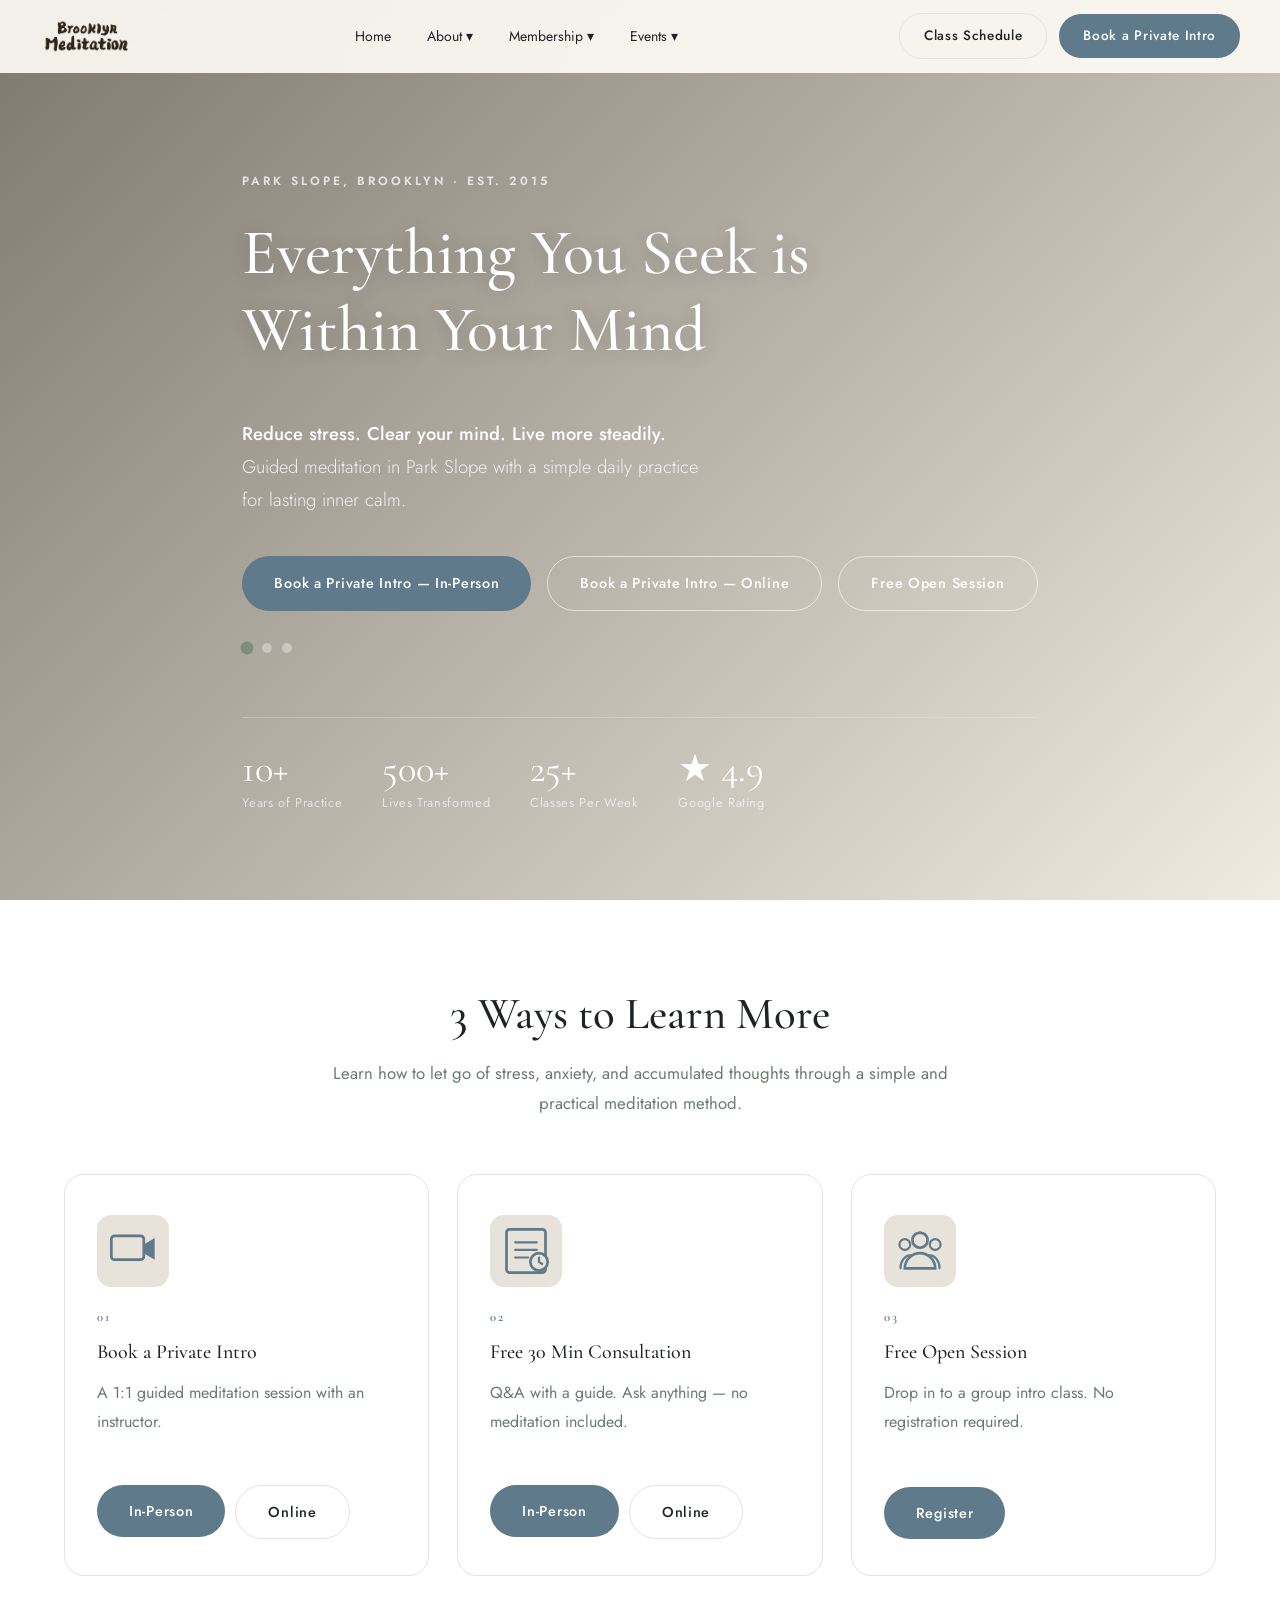
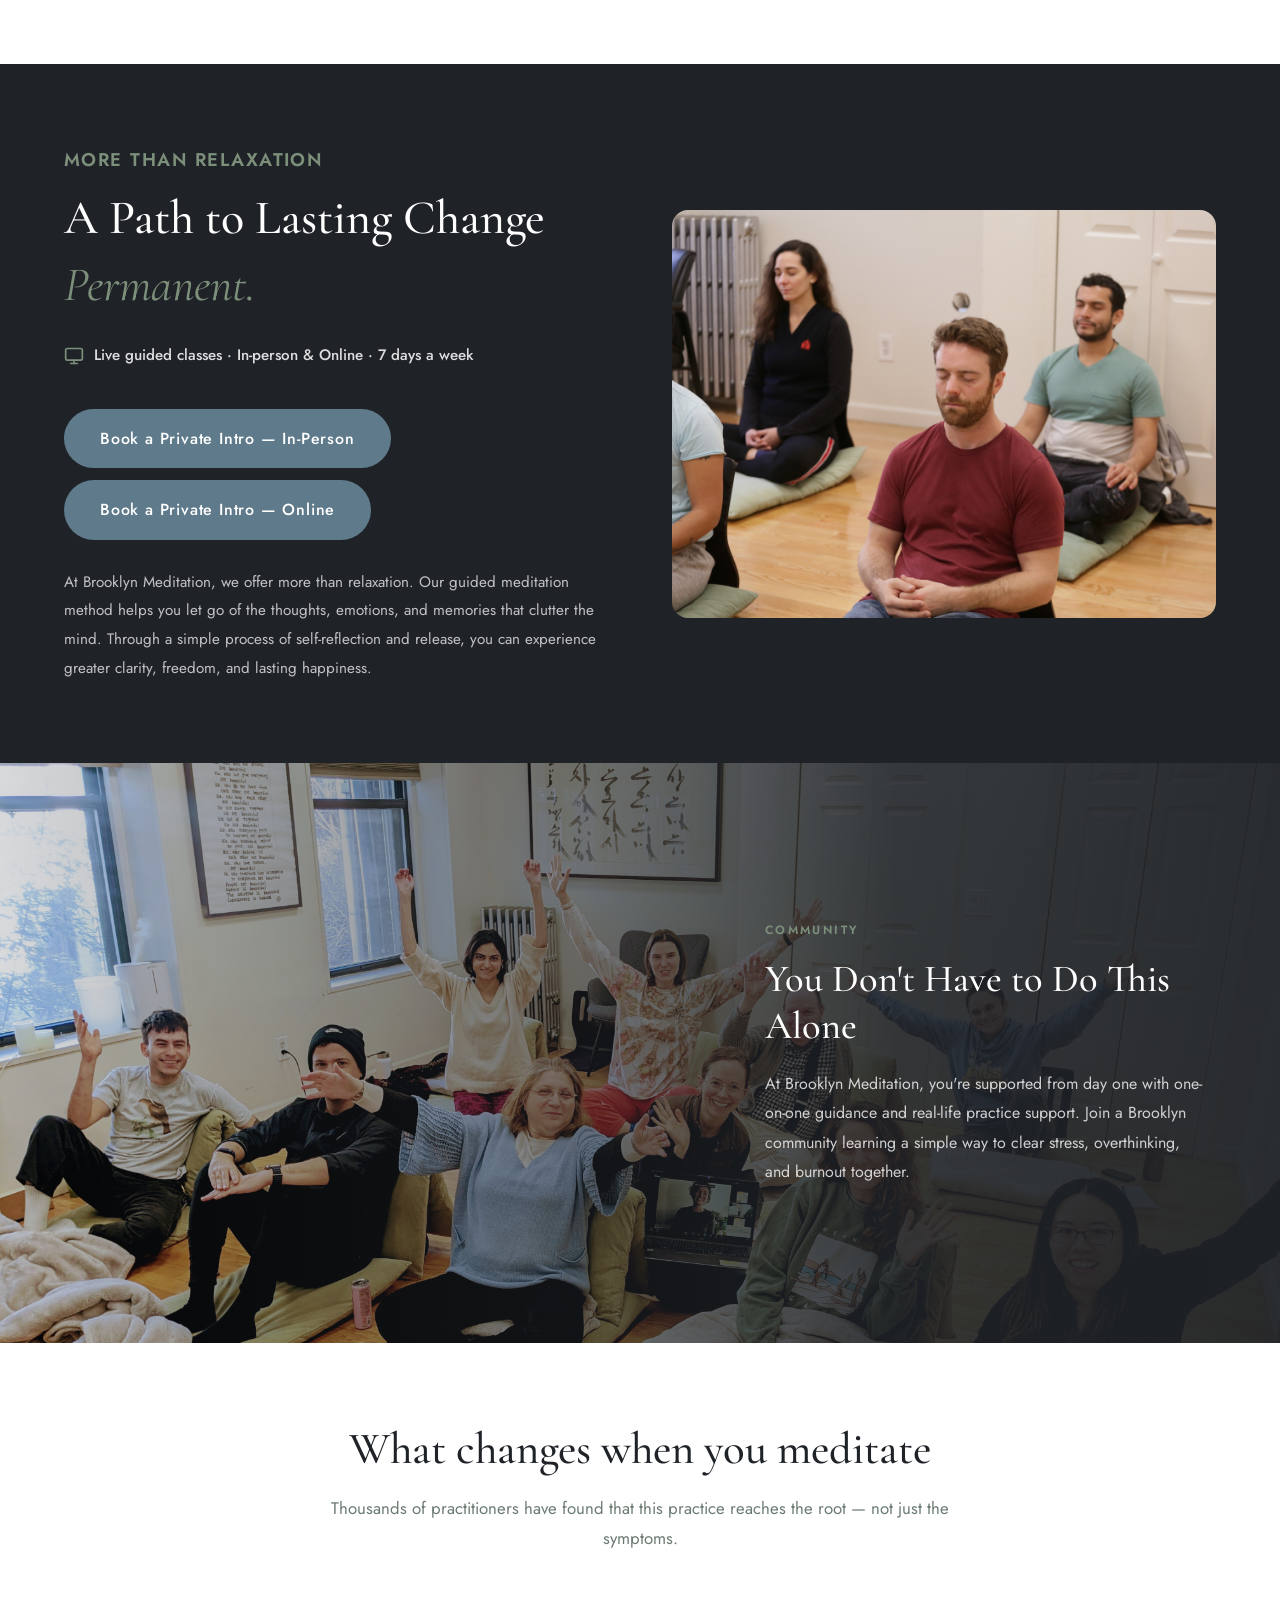
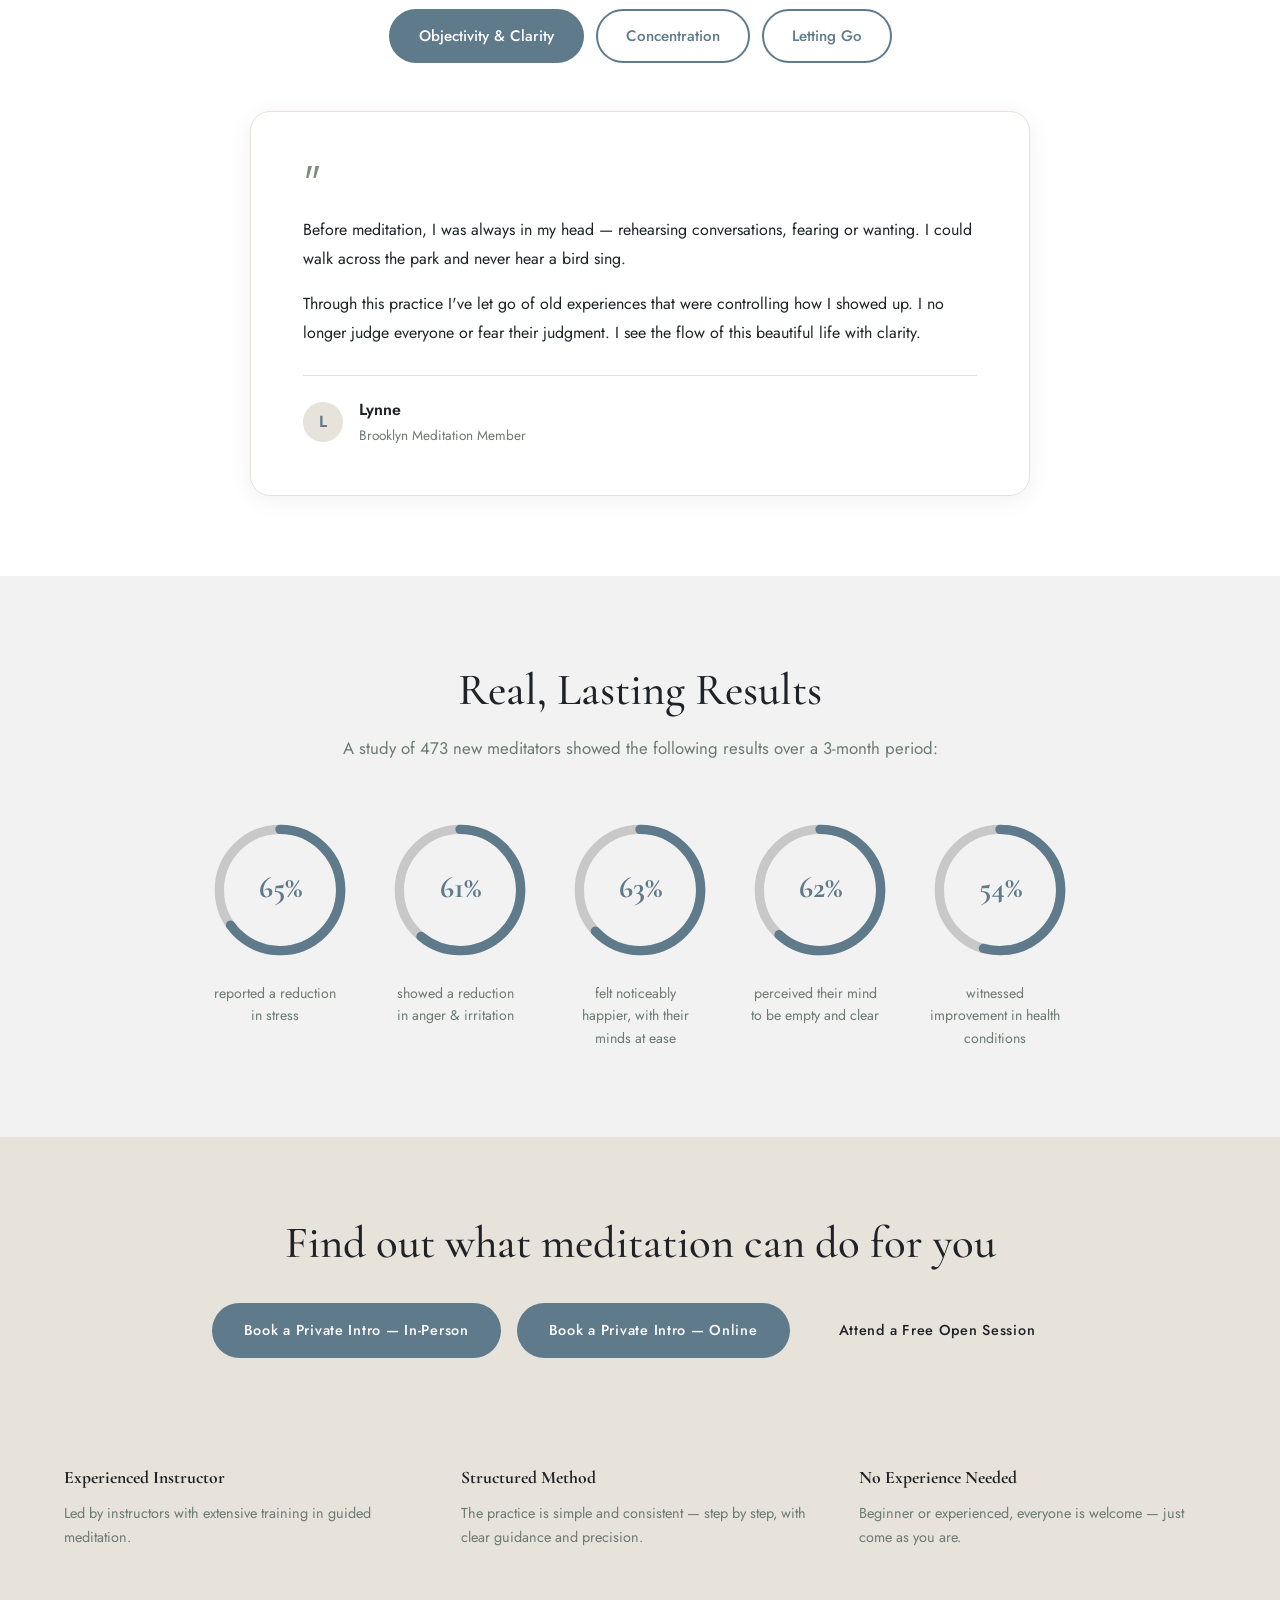
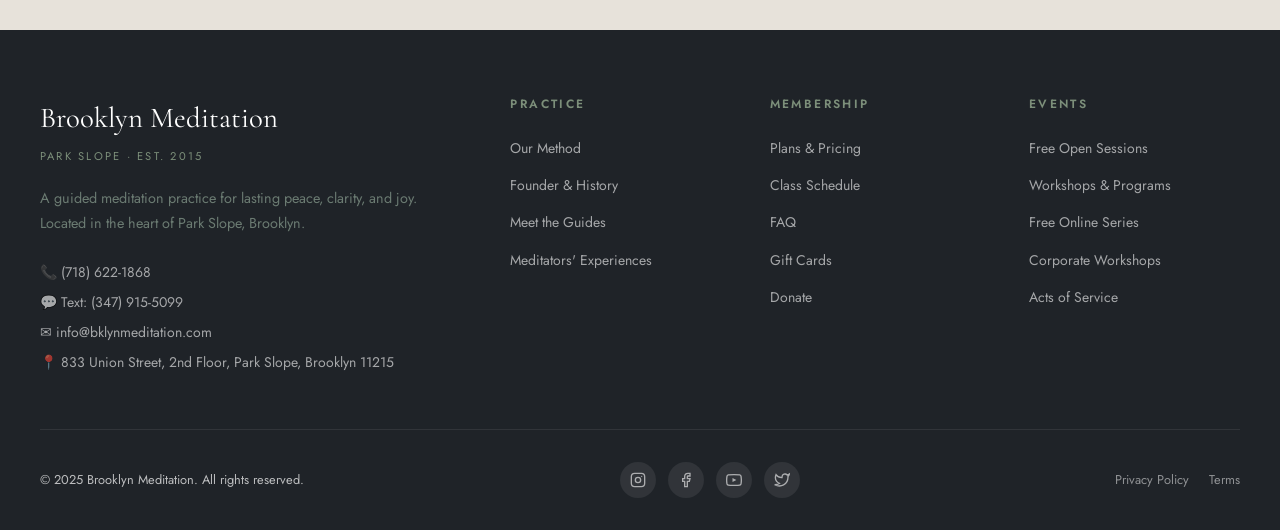
==== commit b9521c47: "Remove section labels for improved layout Removed section labels from benefits, statistics, and CTA " ====
--- a/index.html
+++ b/index.html
@@ -315,7 +315,6 @@
 <section class="benefits-section">
   <div class="container">
     <div class="section-header">
-      <span class="section-label">Benefits</span>
       <h2>What changes when you meditate</h2>
       <p>Thousands of practitioners have found that this practice reaches the root — not just the symptoms.</p>
     </div>
@@ -324,15 +323,15 @@
     <div class="benefits-tabs" style="display:flex; gap:12px; justify-content:center; flex-wrap:wrap; margin-bottom:48px;">
       <button onclick="showTestimonial('clarity')" id="btn-clarity"
         style="padding:14px 28px; border-radius:50px; border:2px solid var(--primary-dark); background:var(--primary-dark); color:#fff; font-size:0.95rem; font-family:inherit; cursor:pointer; transition:all 0.2s; font-weight:500;">
-        🌿 Objectivity &amp; Clarity
+        Objectivity &amp; Clarity
       </button>
       <button onclick="showTestimonial('concentration')" id="btn-concentration"
         style="padding:14px 28px; border-radius:50px; border:2px solid var(--primary-dark); background:transparent; color:var(--primary-dark); font-size:0.95rem; font-family:inherit; cursor:pointer; transition:all 0.2s; font-weight:500;">
-        ⚡ Concentration
+        Concentration
       </button>
       <button onclick="showTestimonial('past')" id="btn-past"
         style="padding:14px 28px; border-radius:50px; border:2px solid var(--primary-dark); background:transparent; color:var(--primary-dark); font-size:0.95rem; font-family:inherit; cursor:pointer; transition:all 0.2s; font-weight:500;">
-        🧠 Letting Go
+        Letting Go
       </button>
     </div>
 
@@ -400,7 +399,6 @@
 <section id="stats-section" style="padding: 88px 24px; background: #F2F2F2;">
   <div class="container">
     <div class="section-header">
-      <span class="section-label">Research-backed</span>
       <h2>Real, Lasting Results</h2>
       <p>A study of 473 new meditators showed the following results over a 3-month period:</p>
     </div>
@@ -511,7 +509,6 @@
 <!-- ── CTA Banner ── -->
 <section class="cta-banner">
   <div class="container">
-    <span class="section-label" style="display:block; margin-bottom:16px;">Ready to Begin?</span>
     <h2>Find out what meditation can do for you</h2>
     <div class="btn-group" style="margin-top:32px;">
       <a href="https://www.wellnessliving.com/rs/appointment-start.html?id_class_tab=3&id_mode=1&k_business=760342&k_class_tab=76646&k_service=313512" target="_blank" class="btn btn-primary">Book a Private Intro — In-Person</a>
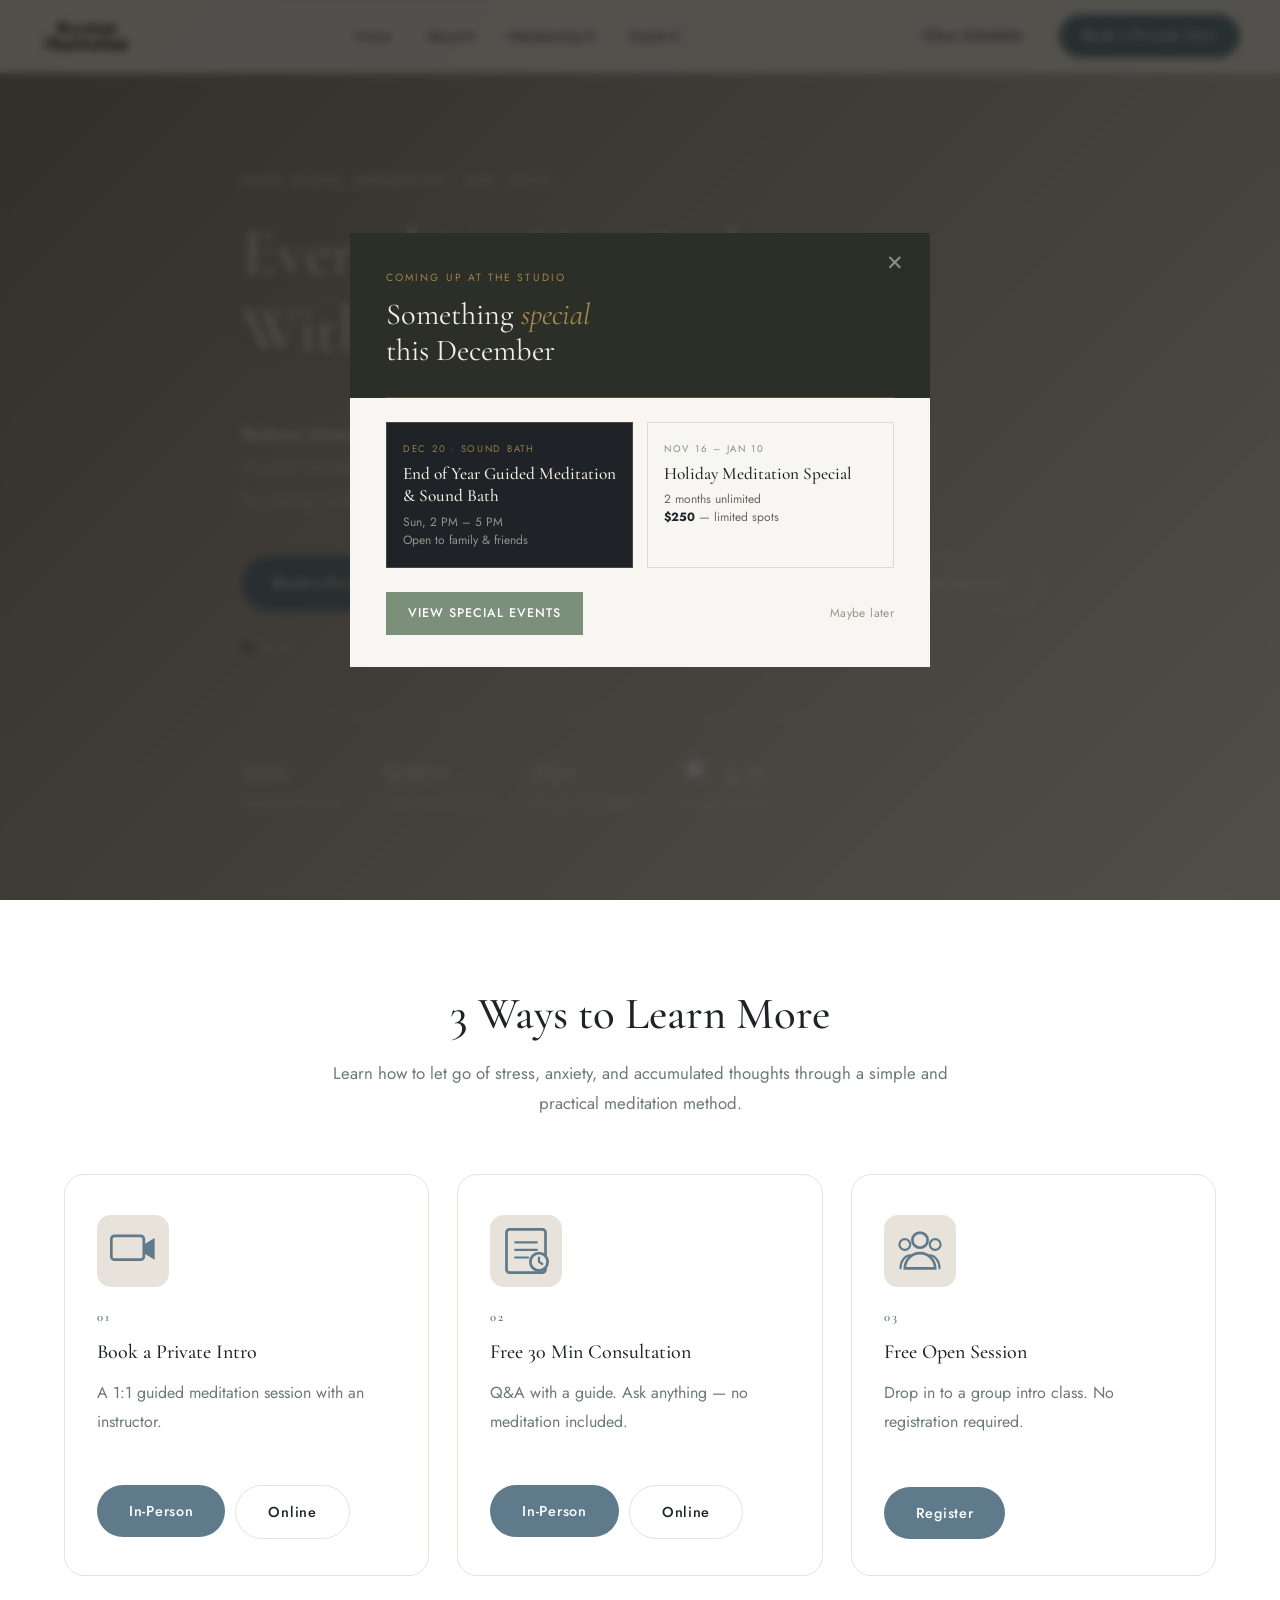
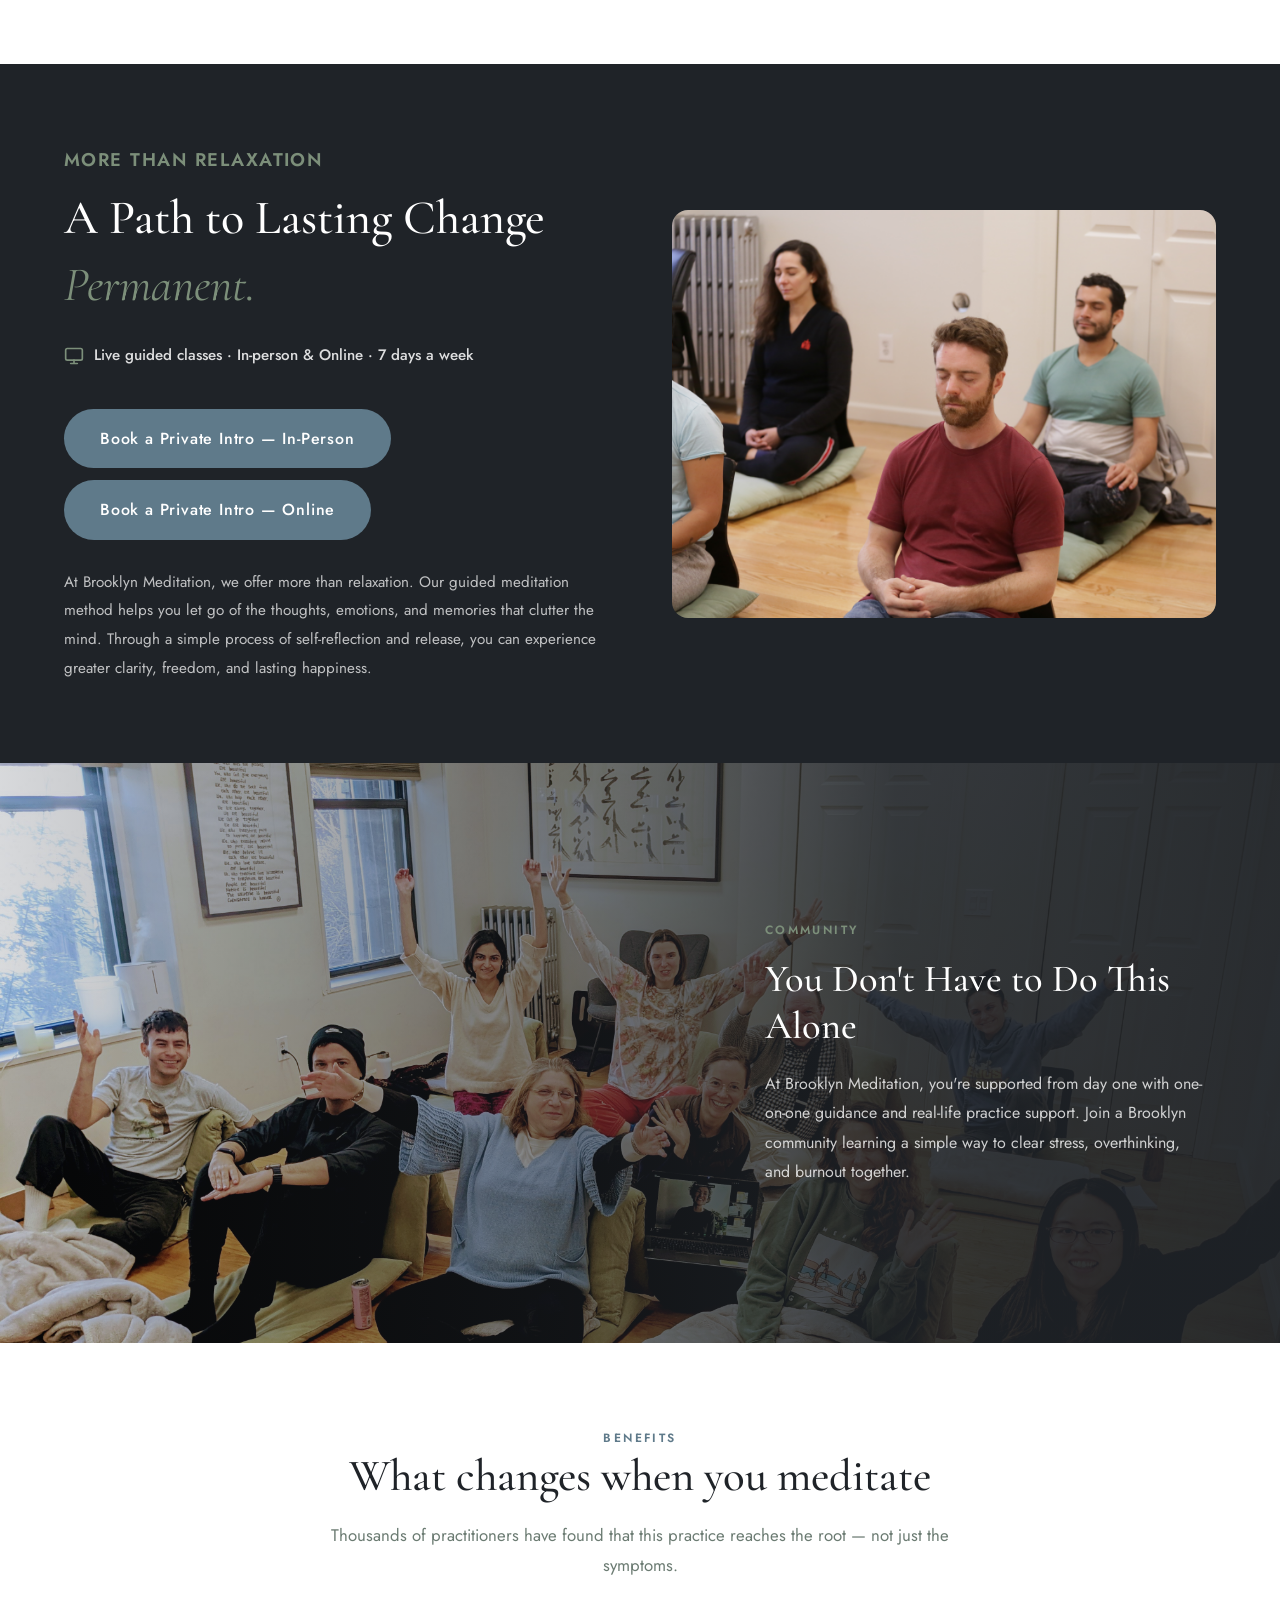
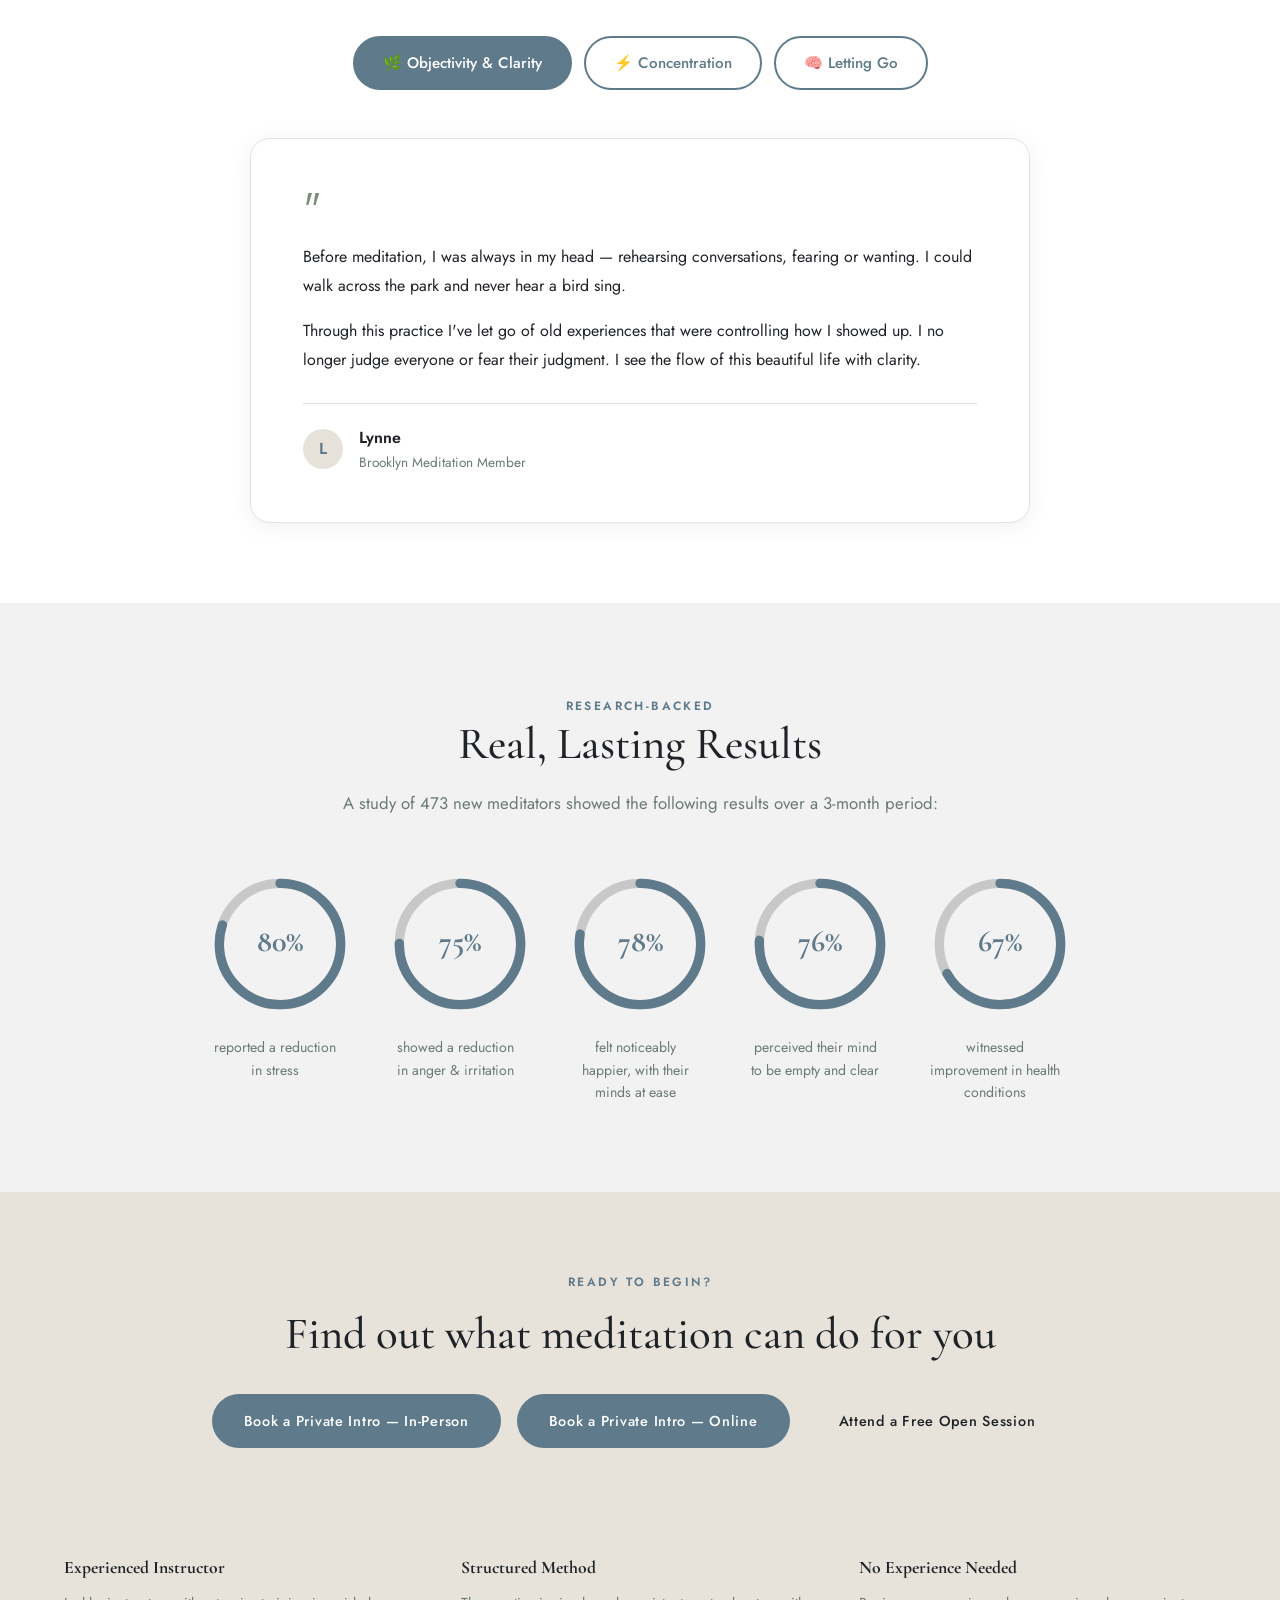
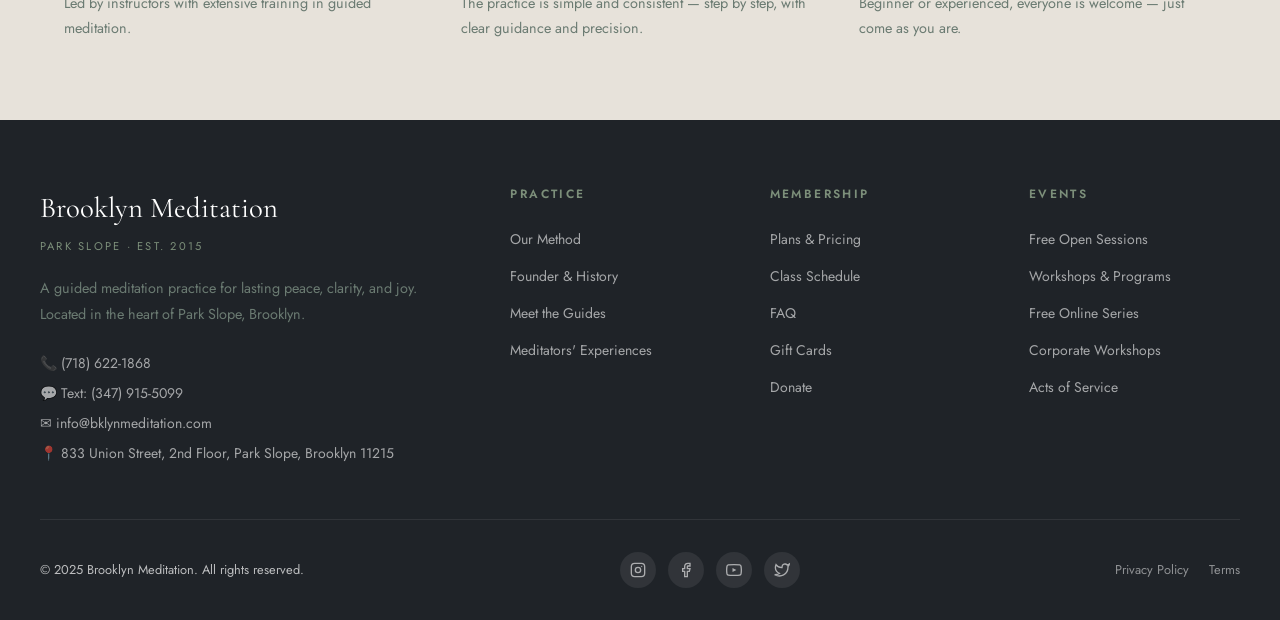
==== commit 45d596d2: "Add special events popup to homepage Removed Google Tag Manager scripts and added special events pop" ====
--- a/index.html
+++ b/index.html
@@ -1,13 +1,6 @@
 <!DOCTYPE html>
 <html lang="en">
 <head>
-  <!-- Google Tag Manager -->
-  <script>(function(w,d,s,l,i){w[l]=w[l]||[];w[l].push({'gtm.start':
-  new Date().getTime(),event:'gtm.js'});var f=d.getElementsByTagName(s)[0],
-  j=d.createElement(s),dl=l!='dataLayer'?'&l='+l:'';j.async=true;j.src=
-  'https://www.googletagmanager.com/gtm.js?id='+i+dl;f.parentNode.insertBefore(j,f);
-  })(window,document,'script','dataLayer','GTM-PPWKCZDB');</script>
-  <!-- End Google Tag Manager -->
   <!-- Google tag (gtag.js) -->
   <script async src="https://www.googletagmanager.com/gtag/js?id=G-YXKECY7C2L"></script>
   <script>
@@ -39,10 +32,6 @@
   <meta name="twitter:image" content="https://brooklynmeditation.nyc/og-image.jpg" />
 </head>
 <body>
-  <!-- Google Tag Manager (noscript) -->
-  <noscript><iframe src="https://www.googletagmanager.com/ns.html?id=GTM-PPWKCZDB"
-  height="0" width="0" style="display:none;visibility:hidden"></iframe></noscript>
-  <!-- End Google Tag Manager (noscript) -->
 
 <!-- ── Navigation ── -->
 <nav class="navbar" id="navbar">
@@ -315,6 +304,7 @@
 <section class="benefits-section">
   <div class="container">
     <div class="section-header">
+      <span class="section-label">Benefits</span>
       <h2>What changes when you meditate</h2>
       <p>Thousands of practitioners have found that this practice reaches the root — not just the symptoms.</p>
     </div>
@@ -323,15 +313,15 @@
     <div class="benefits-tabs" style="display:flex; gap:12px; justify-content:center; flex-wrap:wrap; margin-bottom:48px;">
       <button onclick="showTestimonial('clarity')" id="btn-clarity"
         style="padding:14px 28px; border-radius:50px; border:2px solid var(--primary-dark); background:var(--primary-dark); color:#fff; font-size:0.95rem; font-family:inherit; cursor:pointer; transition:all 0.2s; font-weight:500;">
-        Objectivity &amp; Clarity
+        🌿 Objectivity &amp; Clarity
       </button>
       <button onclick="showTestimonial('concentration')" id="btn-concentration"
         style="padding:14px 28px; border-radius:50px; border:2px solid var(--primary-dark); background:transparent; color:var(--primary-dark); font-size:0.95rem; font-family:inherit; cursor:pointer; transition:all 0.2s; font-weight:500;">
-        Concentration
+        ⚡ Concentration
       </button>
       <button onclick="showTestimonial('past')" id="btn-past"
         style="padding:14px 28px; border-radius:50px; border:2px solid var(--primary-dark); background:transparent; color:var(--primary-dark); font-size:0.95rem; font-family:inherit; cursor:pointer; transition:all 0.2s; font-weight:500;">
-        Letting Go
+        🧠 Letting Go
       </button>
     </div>
 
@@ -399,6 +389,7 @@
 <section id="stats-section" style="padding: 88px 24px; background: #F2F2F2;">
   <div class="container">
     <div class="section-header">
+      <span class="section-label">Research-backed</span>
       <h2>Real, Lasting Results</h2>
       <p>A study of 473 new meditators showed the following results over a 3-month period:</p>
     </div>
@@ -509,6 +500,7 @@
 <!-- ── CTA Banner ── -->
 <section class="cta-banner">
   <div class="container">
+    <span class="section-label" style="display:block; margin-bottom:16px;">Ready to Begin?</span>
     <h2>Find out what meditation can do for you</h2>
     <div class="btn-group" style="margin-top:32px;">
       <a href="https://www.wellnessliving.com/rs/appointment-start.html?id_class_tab=3&id_mode=1&k_business=760342&k_class_tab=76646&k_service=313512" target="_blank" class="btn btn-primary">Book a Private Intro — In-Person</a>
@@ -686,5 +678,180 @@
 
 
 <script type="text/javascript">window.$crisp=[];window.CRISP_WEBSITE_ID="d693e638-b93f-4e7f-b31f-70aef5f0f688";(function(){d=document;s=d.createElement("script");s.src="https://client.crisp.chat/l.js";s.async=1;d.getElementsByTagName("head")[0].appendChild(s);})();</script>
+
+<!-- ── Special Events Popup ── -->
+<style>
+#bm-overlay {
+  position: fixed; inset: 0; z-index: 9999;
+  background: rgba(20, 18, 14, 0.72);
+  backdrop-filter: blur(4px);
+  display: flex; align-items: center; justify-content: center;
+  padding: 20px;
+  opacity: 0; visibility: hidden;
+  transition: opacity 0.45s ease, visibility 0.45s ease;
+}
+#bm-overlay.open { opacity: 1; visibility: visible; }
+
+#bm-modal {
+  background: #F7F6F2;
+  max-width: 580px; width: 100%;
+  position: relative;
+  transform: translateY(18px);
+  transition: transform 0.45s cubic-bezier(0.22, 1, 0.36, 1);
+}
+#bm-overlay.open #bm-modal { transform: translateY(0); }
+
+#bm-modal-top {
+  background: #2B2F28;
+  padding: 36px 36px 28px;
+  position: relative;
+}
+#bm-modal-top::after {
+  content: '';
+  position: absolute; bottom: 0; left: 36px; right: 36px;
+  height: 1px; background: rgba(180,145,80,0.35);
+}
+.bm-popup-eyebrow {
+  font-family: 'Jost', sans-serif;
+  font-size: 0.65rem; letter-spacing: 0.2em;
+  text-transform: uppercase; color: rgba(180,145,80,0.85);
+  margin-bottom: 10px;
+}
+.bm-popup-title {
+  font-family: 'Cormorant Garamond', serif;
+  font-size: 1.9rem; font-weight: 400; line-height: 1.2;
+  color: #F5EFE0; margin: 0;
+}
+.bm-popup-title em { font-style: italic; color: rgba(180,145,80,0.9); }
+
+#bm-close {
+  position: absolute; top: 16px; right: 18px;
+  background: none; border: none; cursor: pointer;
+  color: rgba(245,239,224,0.5); font-size: 1.3rem; line-height: 1;
+  padding: 4px 8px;
+  font-family: 'Jost', sans-serif; font-weight: 300;
+  transition: color 0.2s;
+}
+#bm-close:hover { color: rgba(245,239,224,0.9); }
+
+#bm-modal-body { padding: 24px 36px 32px; }
+
+.bm-events-wrap {
+  display: grid; grid-template-columns: 1fr 1fr; gap: 14px;
+  margin-bottom: 24px;
+}
+.bm-ev {
+  padding: 18px 16px;
+  border: 1px solid rgba(124,143,122,0.25);
+}
+.bm-ev-label {
+  font-family: 'Jost', sans-serif;
+  font-size: 0.6rem; letter-spacing: 0.18em;
+  text-transform: uppercase; color: #7C8F7A;
+  margin-bottom: 6px;
+}
+.bm-ev-name {
+  font-family: 'Cormorant Garamond', serif;
+  font-size: 1.08rem; font-weight: 500; line-height: 1.3;
+  color: #1F2328; margin-bottom: 5px;
+}
+.bm-ev-detail {
+  font-family: 'Jost', sans-serif;
+  font-size: 0.75rem; color: #6B6459; line-height: 1.5;
+}
+.bm-ev.dark {
+  background: #1F2328; border-color: rgba(180,145,80,0.3);
+}
+.bm-ev.dark .bm-ev-label { color: rgba(180,145,80,0.8); }
+.bm-ev.dark .bm-ev-name { color: #F5EFE0; }
+.bm-ev.dark .bm-ev-detail { color: rgba(245,239,224,0.55); }
+
+.bm-popup-actions {
+  display: flex; align-items: center; justify-content: space-between;
+  gap: 12px;
+}
+.bm-btn-primary {
+  font-family: 'Jost', sans-serif;
+  font-size: 0.78rem; font-weight: 500; letter-spacing: 0.08em;
+  text-transform: uppercase; text-decoration: none;
+  background: #7C8F7A; color: #fff;
+  padding: 11px 22px; display: inline-block;
+  transition: background 0.2s;
+}
+.bm-btn-primary:hover { background: #5F7A6A; }
+.bm-btn-skip {
+  font-family: 'Jost', sans-serif;
+  font-size: 0.75rem; color: #9B9387; text-decoration: none;
+  cursor: pointer; background: none; border: none;
+  padding: 0; letter-spacing: 0.03em;
+  transition: color 0.2s;
+}
+.bm-btn-skip:hover { color: #1F2328; }
+
+@media (max-width: 480px) {
+  #bm-modal-top { padding: 28px 24px 22px; }
+  .bm-popup-title { font-size: 1.55rem; }
+  #bm-modal-body { padding: 20px 24px 26px; }
+  .bm-events-wrap { grid-template-columns: 1fr; gap: 10px; }
+  .bm-popup-actions { flex-direction: column; align-items: flex-start; gap: 14px; }
+  .bm-btn-primary { width: 100%; text-align: center; }
+}
+</style>
+
+<div id="bm-overlay" role="dialog" aria-modal="true" aria-labelledby="bm-popup-heading">
+  <div id="bm-modal">
+    <div id="bm-modal-top">
+      <button id="bm-close" onclick="bmClosePopup()" aria-label="Close">&#x2715;</button>
+      <div class="bm-popup-eyebrow">Coming Up at the Studio</div>
+      <h2 class="bm-popup-title" id="bm-popup-heading">Something <em>special</em><br>this December</h2>
+    </div>
+    <div id="bm-modal-body">
+      <div class="bm-events-wrap">
+        <div class="bm-ev dark">
+          <div class="bm-ev-label">Dec 20 &middot; Sound Bath</div>
+          <div class="bm-ev-name">End of Year Guided Meditation &amp; Sound Bath</div>
+          <div class="bm-ev-detail">Sun, 2 PM &ndash; 5 PM<br>Open to family &amp; friends</div>
+        </div>
+        <div class="bm-ev">
+          <div class="bm-ev-label">Nov 16 &ndash; Jan 10</div>
+          <div class="bm-ev-name">Holiday Meditation Special</div>
+          <div class="bm-ev-detail">2 months unlimited<br><strong style="color:#1F2328;">$250</strong> &mdash; limited spots</div>
+        </div>
+      </div>
+      <div class="bm-popup-actions">
+        <a href="events.html#upcoming" class="bm-btn-primary" onclick="bmClosePopup()">View Special Events</a>
+        <button class="bm-btn-skip" onclick="bmClosePopup()">Maybe later</button>
+      </div>
+    </div>
+  </div>
+</div>
+
+<script>
+(function () {
+  var today = new Date().toDateString();
+  if (localStorage.getItem('bm_popup') === today) return;
+  setTimeout(function () {
+    var overlay = document.getElementById('bm-overlay');
+    if (!overlay) return;
+    overlay.style.display = 'flex';
+    requestAnimationFrame(function () {
+      requestAnimationFrame(function () { overlay.classList.add('open'); });
+    });
+  }, 1000);
+})();
+
+function bmClosePopup() {
+  var overlay = document.getElementById('bm-overlay');
+  overlay.classList.remove('open');
+  document.body.style.overflow = '';
+  localStorage.setItem('bm_popup', new Date().toDateString());
+  setTimeout(function () { overlay.style.display = 'none'; }, 450);
+}
+
+document.getElementById('bm-overlay').addEventListener('click', function (e) {
+  if (e.target === this) bmClosePopup();
+});
+</script>
+
 </body>
 </html>
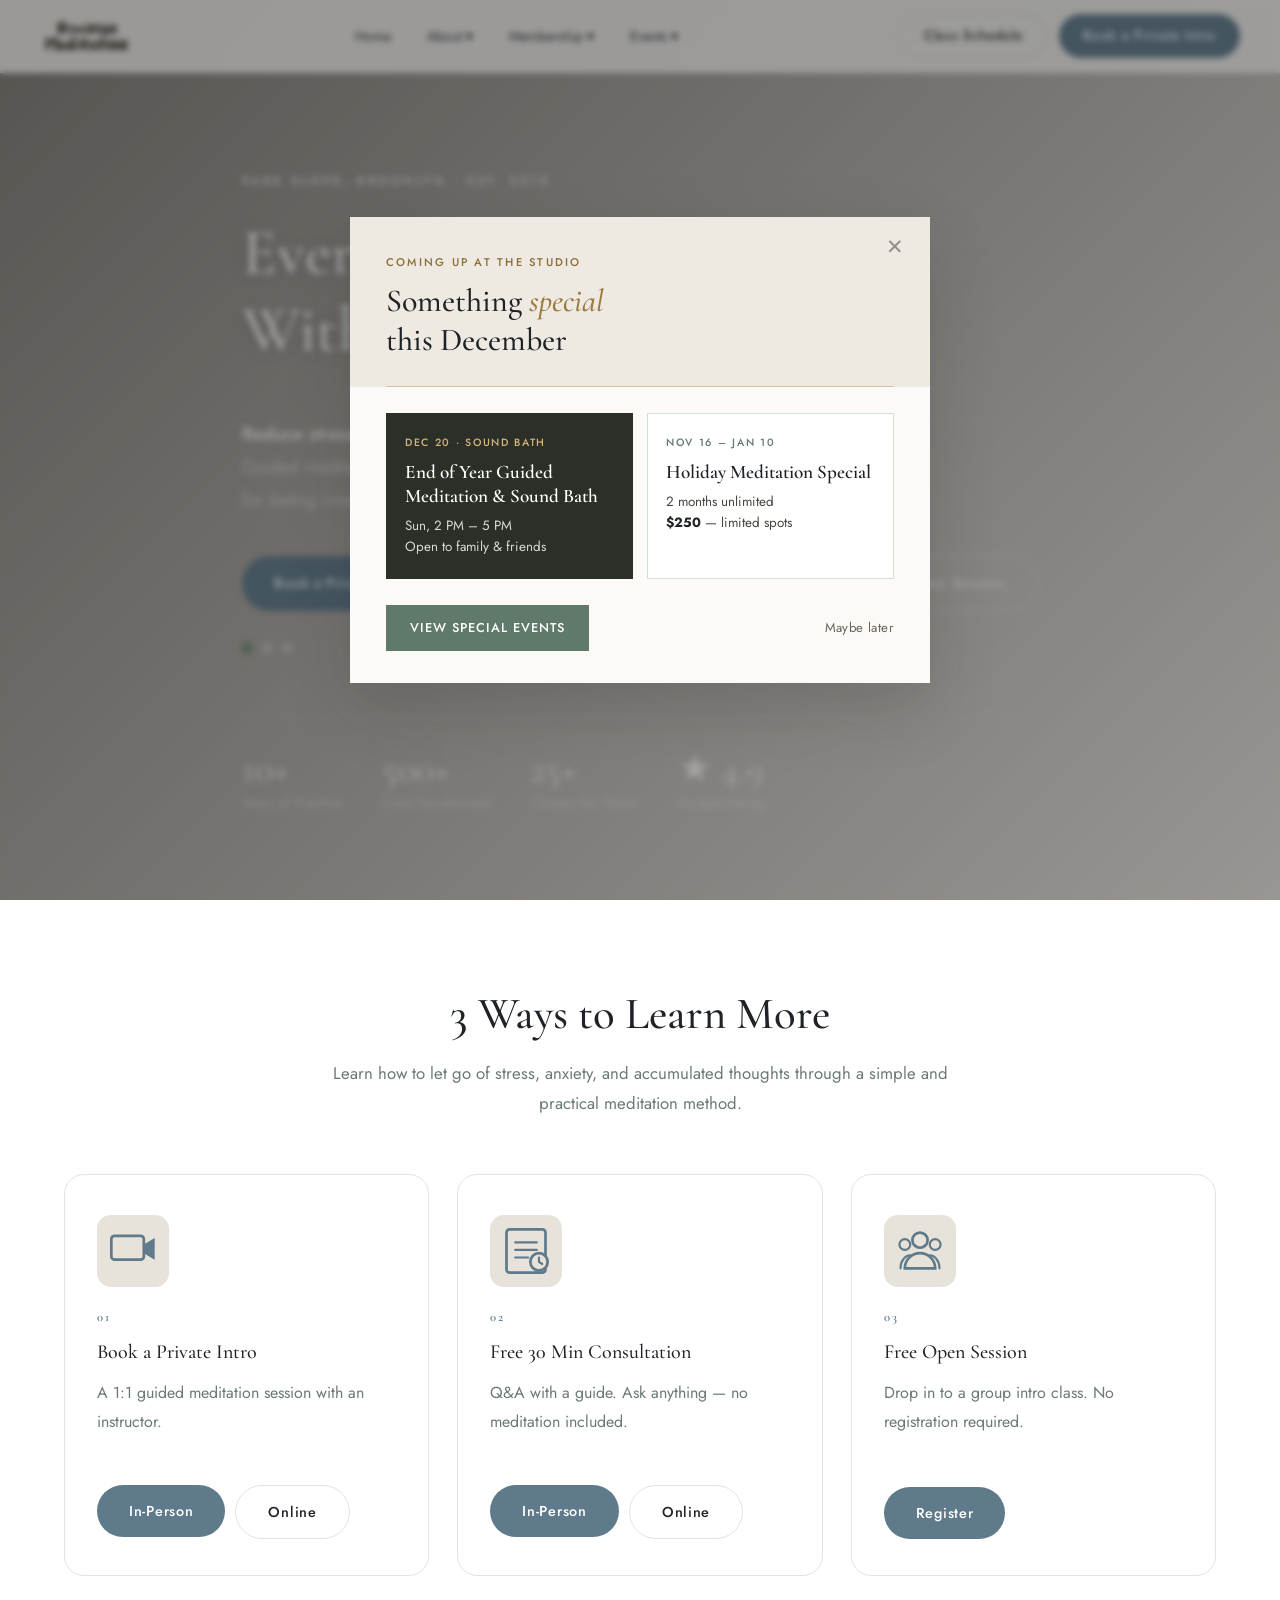
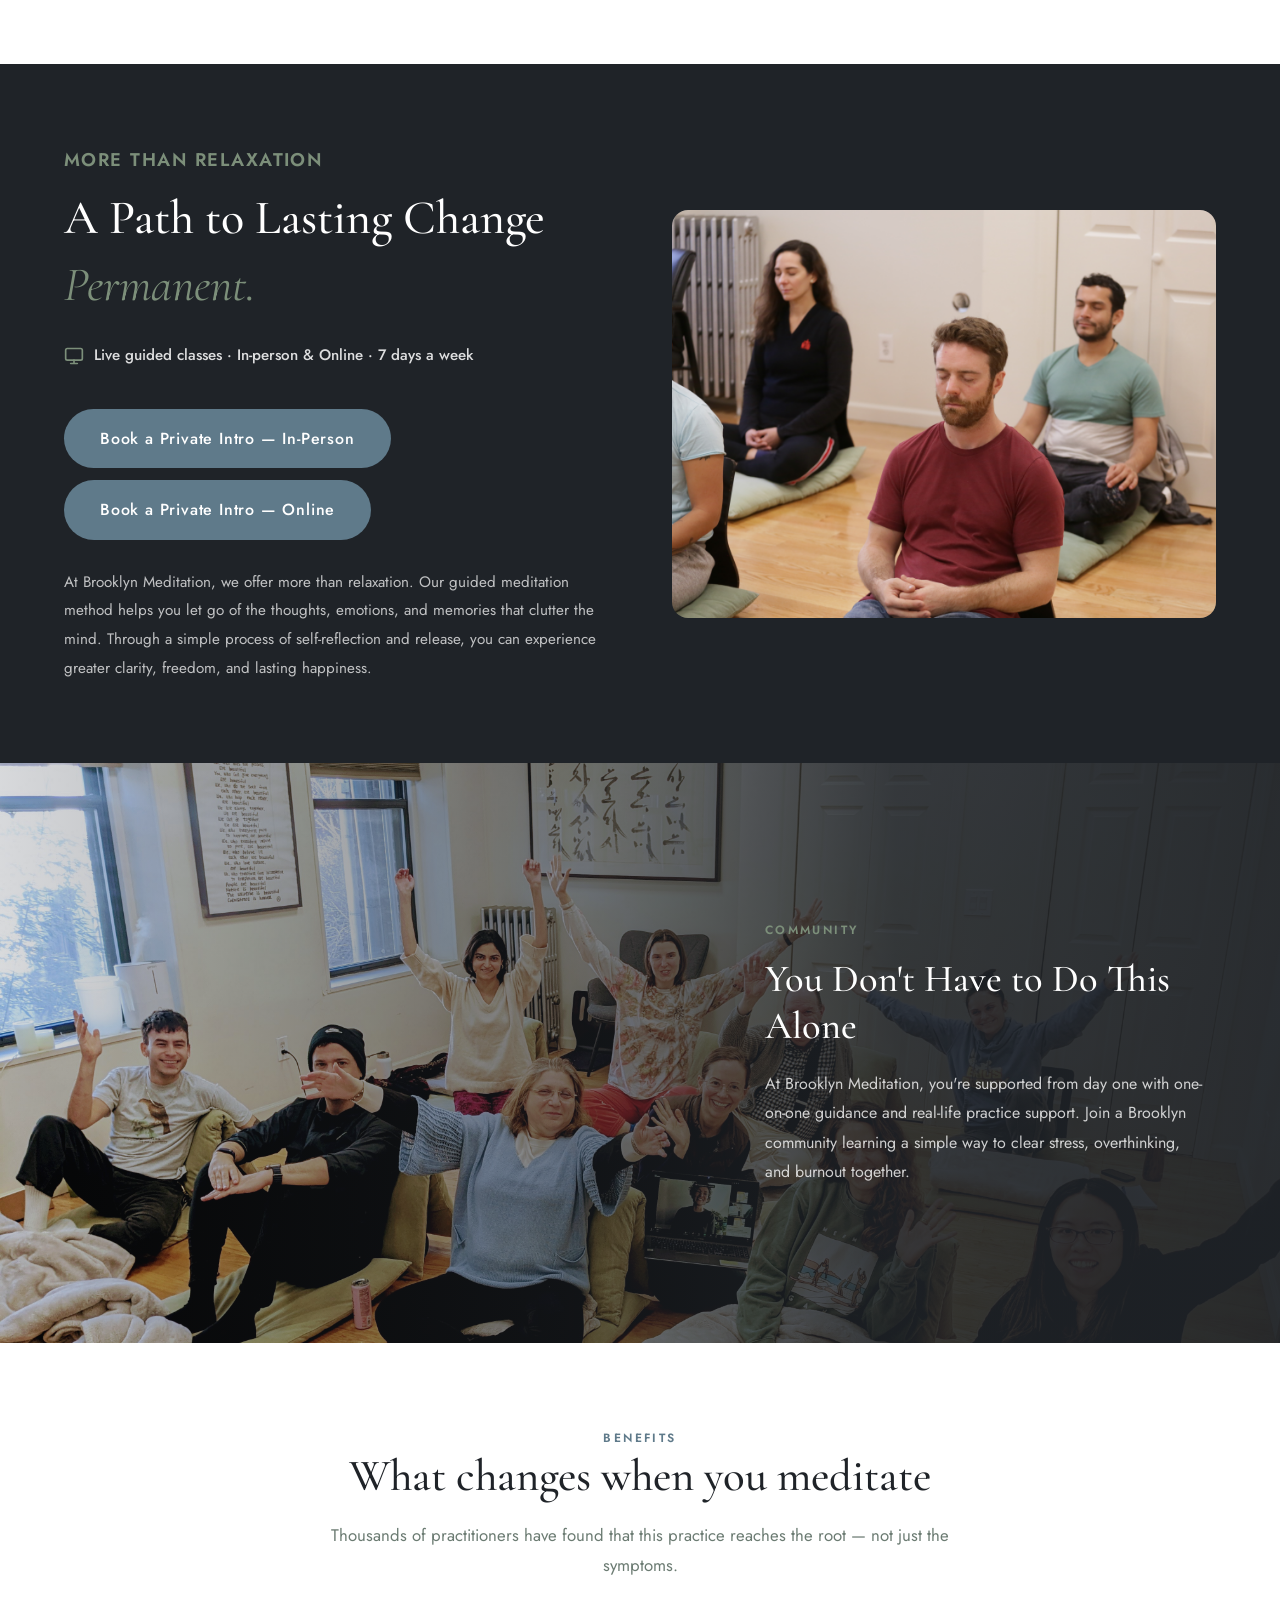
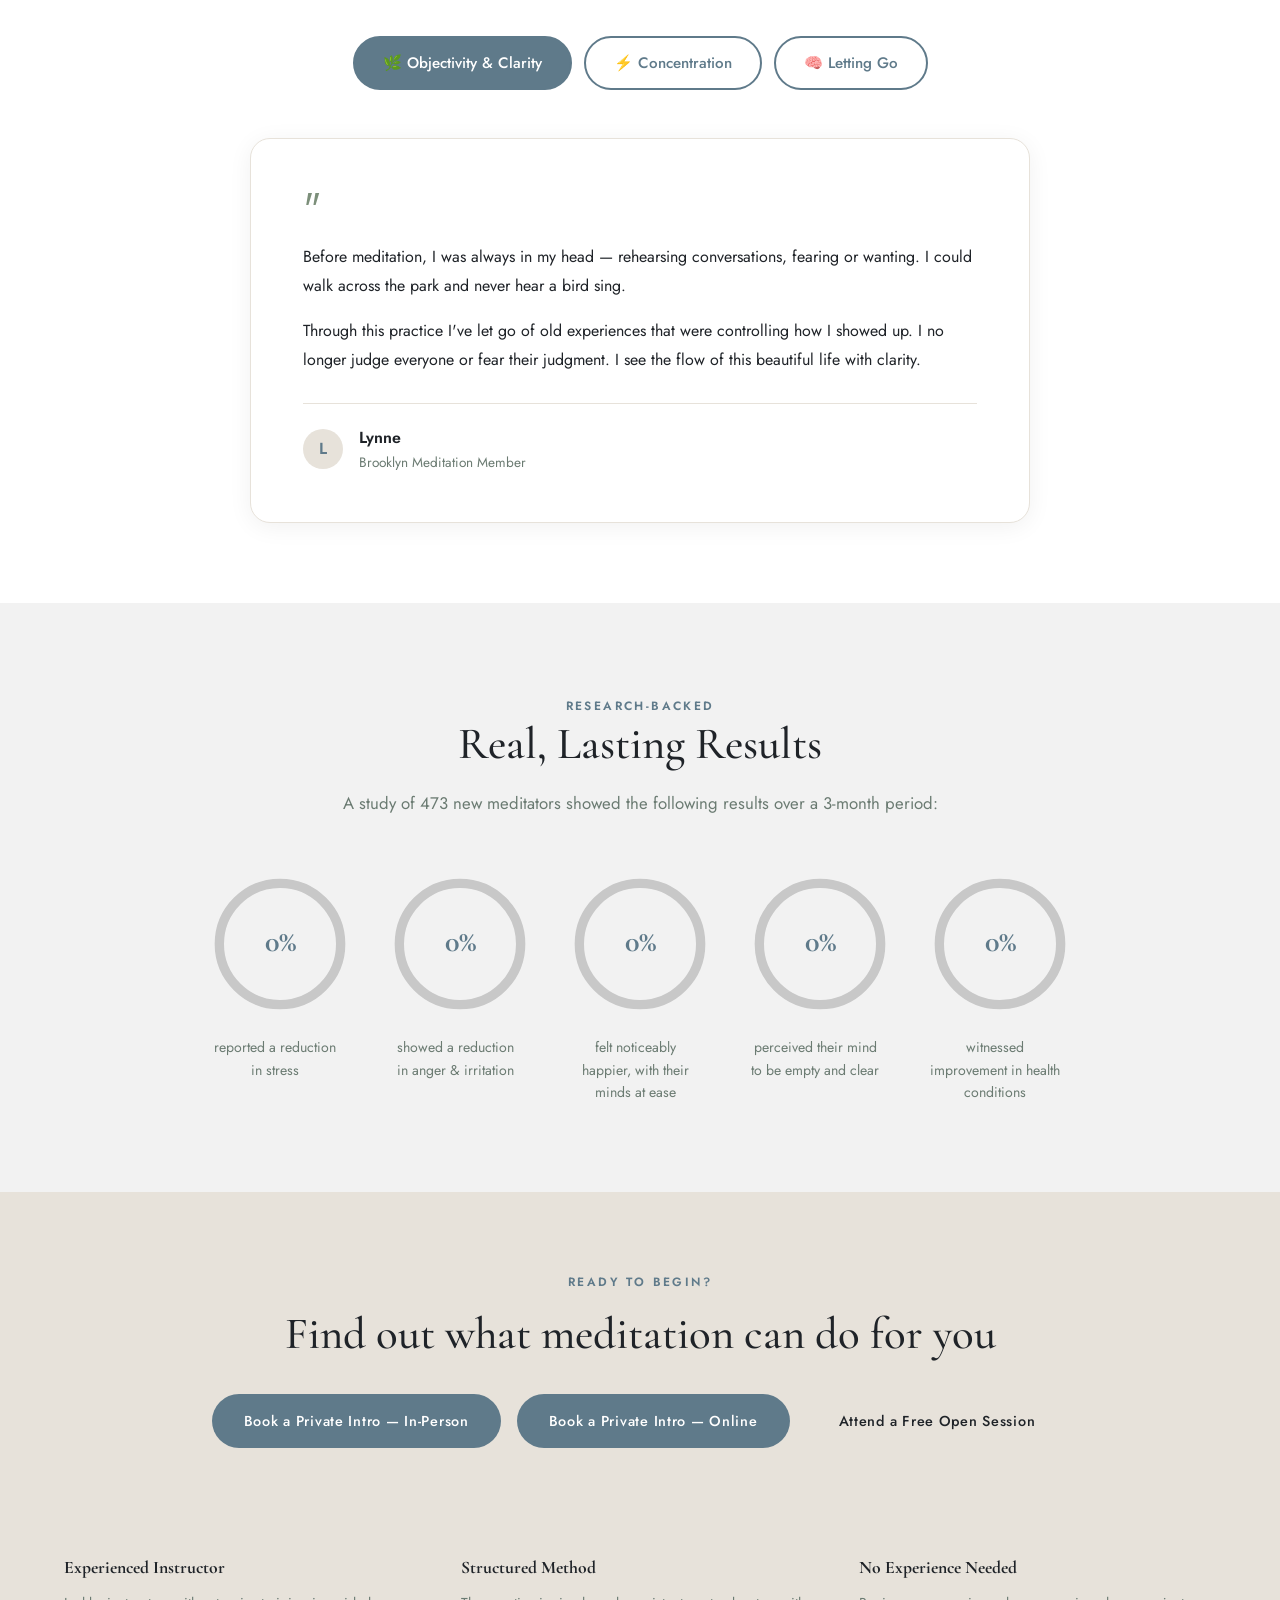
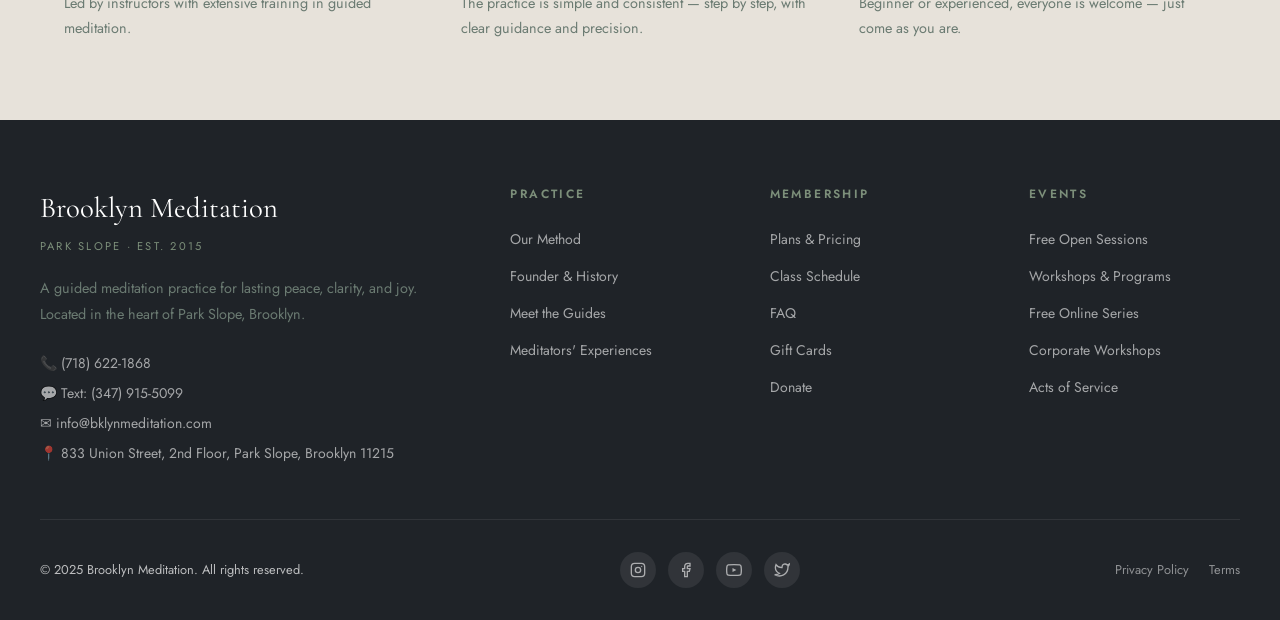
==== commit 0f07a724: "Lighten special events popup for readability" ====
--- a/index.html
+++ b/index.html
@@ -683,8 +683,8 @@
 <style>
 #bm-overlay {
   position: fixed; inset: 0; z-index: 9999;
-  background: rgba(20, 18, 14, 0.72);
-  backdrop-filter: blur(4px);
+  background: rgba(31, 35, 40, 0.42);
+  backdrop-filter: blur(3px);
   display: flex; align-items: center; justify-content: center;
   padding: 20px;
   opacity: 0; visibility: hidden;
@@ -693,78 +693,80 @@
 #bm-overlay.open { opacity: 1; visibility: visible; }
 
 #bm-modal {
-  background: #F7F6F2;
+  background: #FBFAF7;
   max-width: 580px; width: 100%;
   position: relative;
+  box-shadow: 0 24px 60px rgba(31,35,40,0.18);
   transform: translateY(18px);
   transition: transform 0.45s cubic-bezier(0.22, 1, 0.36, 1);
 }
 #bm-overlay.open #bm-modal { transform: translateY(0); }
 
 #bm-modal-top {
-  background: #2B2F28;
+  background: #EFEAE1;
   padding: 36px 36px 28px;
   position: relative;
 }
 #bm-modal-top::after {
   content: '';
   position: absolute; bottom: 0; left: 36px; right: 36px;
-  height: 1px; background: rgba(180,145,80,0.35);
+  height: 1px; background: rgba(180,145,80,0.45);
 }
 .bm-popup-eyebrow {
   font-family: 'Jost', sans-serif;
-  font-size: 0.65rem; letter-spacing: 0.2em;
-  text-transform: uppercase; color: rgba(180,145,80,0.85);
+  font-size: 0.7rem; font-weight: 500; letter-spacing: 0.2em;
+  text-transform: uppercase; color: #8A6D38;
   margin-bottom: 10px;
 }
 .bm-popup-title {
   font-family: 'Cormorant Garamond', serif;
-  font-size: 1.9rem; font-weight: 400; line-height: 1.2;
-  color: #F5EFE0; margin: 0;
-}
-.bm-popup-title em { font-style: italic; color: rgba(180,145,80,0.9); }
+  font-size: 2rem; font-weight: 500; line-height: 1.2;
+  color: #1F2328; margin: 0;
+}
+.bm-popup-title em { font-style: italic; color: #9A7A3F; }
 
 #bm-close {
   position: absolute; top: 16px; right: 18px;
   background: none; border: none; cursor: pointer;
-  color: rgba(245,239,224,0.5); font-size: 1.3rem; line-height: 1;
+  color: rgba(31,35,40,0.45); font-size: 1.3rem; line-height: 1;
   padding: 4px 8px;
   font-family: 'Jost', sans-serif; font-weight: 300;
   transition: color 0.2s;
 }
-#bm-close:hover { color: rgba(245,239,224,0.9); }
-
-#bm-modal-body { padding: 24px 36px 32px; }
+#bm-close:hover { color: rgba(31,35,40,0.9); }
+
+#bm-modal-body { padding: 26px 36px 32px; }
 
 .bm-events-wrap {
   display: grid; grid-template-columns: 1fr 1fr; gap: 14px;
-  margin-bottom: 24px;
+  margin-bottom: 26px;
 }
 .bm-ev {
-  padding: 18px 16px;
-  border: 1px solid rgba(124,143,122,0.25);
+  padding: 20px 18px;
+  background: #FFFFFF;
+  border: 1px solid rgba(124,143,122,0.3);
 }
 .bm-ev-label {
   font-family: 'Jost', sans-serif;
-  font-size: 0.6rem; letter-spacing: 0.18em;
-  text-transform: uppercase; color: #7C8F7A;
-  margin-bottom: 6px;
+  font-size: 0.66rem; font-weight: 500; letter-spacing: 0.16em;
+  text-transform: uppercase; color: #5F7A6A;
+  margin-bottom: 8px;
 }
 .bm-ev-name {
   font-family: 'Cormorant Garamond', serif;
-  font-size: 1.08rem; font-weight: 500; line-height: 1.3;
-  color: #1F2328; margin-bottom: 5px;
+  font-size: 1.2rem; font-weight: 600; line-height: 1.25;
+  color: #1F2328; margin-bottom: 8px;
 }
 .bm-ev-detail {
   font-family: 'Jost', sans-serif;
-  font-size: 0.75rem; color: #6B6459; line-height: 1.5;
+  font-size: 0.84rem; color: #4A453E; line-height: 1.55;
 }
 .bm-ev.dark {
-  background: #1F2328; border-color: rgba(180,145,80,0.3);
-}
-.bm-ev.dark .bm-ev-label { color: rgba(180,145,80,0.8); }
-.bm-ev.dark .bm-ev-name { color: #F5EFE0; }
-.bm-ev.dark .bm-ev-detail { color: rgba(245,239,224,0.55); }
+  background: #2B2F28; border-color: #2B2F28;
+}
+.bm-ev.dark .bm-ev-label { color: #D4B57A; }
+.bm-ev.dark .bm-ev-name { color: #FFFFFF; }
+.bm-ev.dark .bm-ev-detail { color: rgba(255,255,255,0.82); }
 
 .bm-popup-actions {
   display: flex; align-items: center; justify-content: space-between;
@@ -772,16 +774,16 @@
 }
 .bm-btn-primary {
   font-family: 'Jost', sans-serif;
-  font-size: 0.78rem; font-weight: 500; letter-spacing: 0.08em;
+  font-size: 0.8rem; font-weight: 500; letter-spacing: 0.08em;
   text-transform: uppercase; text-decoration: none;
-  background: #7C8F7A; color: #fff;
-  padding: 11px 22px; display: inline-block;
+  background: #5F7A6A; color: #fff;
+  padding: 12px 24px; display: inline-block;
   transition: background 0.2s;
 }
-.bm-btn-primary:hover { background: #5F7A6A; }
+.bm-btn-primary:hover { background: #4C6556; }
 .bm-btn-skip {
   font-family: 'Jost', sans-serif;
-  font-size: 0.75rem; color: #9B9387; text-decoration: none;
+  font-size: 0.82rem; color: #6B6459; text-decoration: none;
   cursor: pointer; background: none; border: none;
   padding: 0; letter-spacing: 0.03em;
   transition: color 0.2s;
@@ -790,11 +792,13 @@
 
 @media (max-width: 480px) {
   #bm-modal-top { padding: 28px 24px 22px; }
-  .bm-popup-title { font-size: 1.55rem; }
+  #bm-modal-top::after { left: 24px; right: 24px; }
+  .bm-popup-title { font-size: 1.6rem; }
   #bm-modal-body { padding: 20px 24px 26px; }
   .bm-events-wrap { grid-template-columns: 1fr; gap: 10px; }
-  .bm-popup-actions { flex-direction: column; align-items: flex-start; gap: 14px; }
+  .bm-popup-actions { flex-direction: column; align-items: stretch; gap: 14px; }
   .bm-btn-primary { width: 100%; text-align: center; }
+  .bm-btn-skip { text-align: center; }
 }
 </style>
 
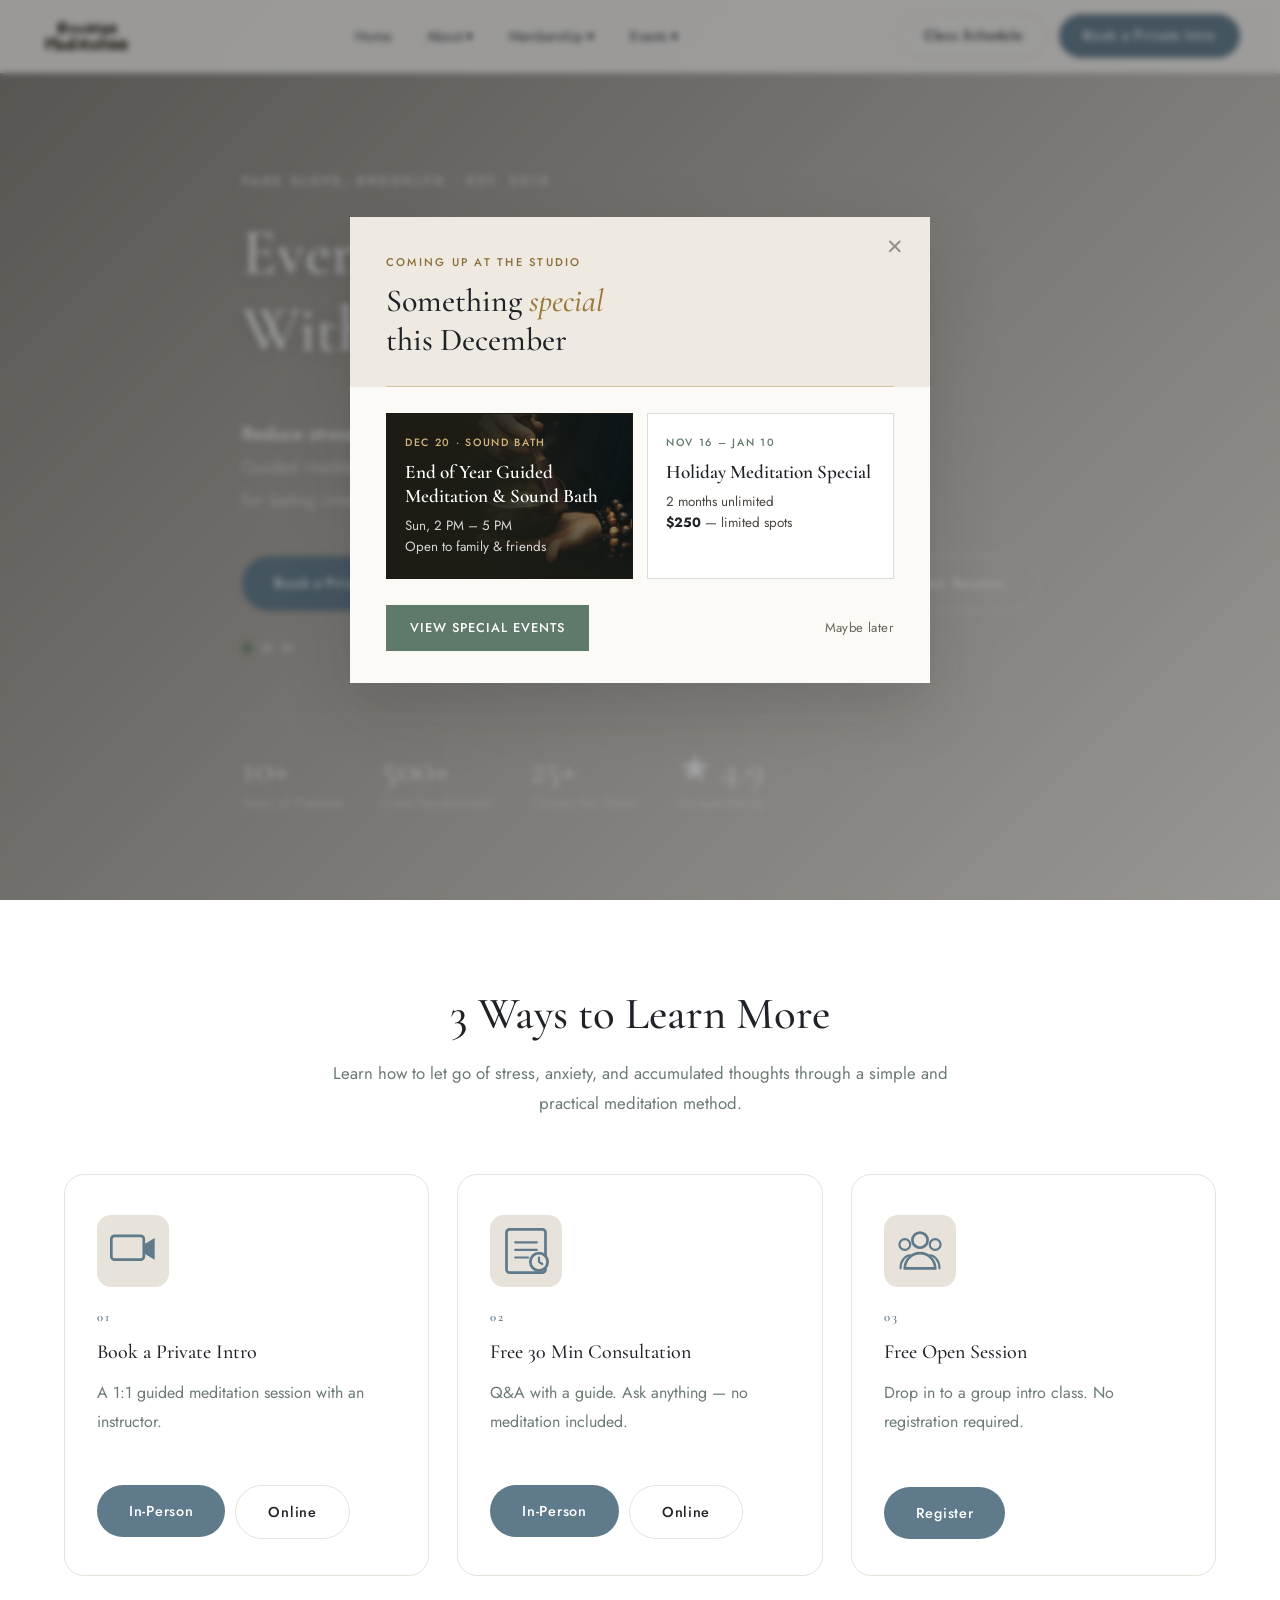
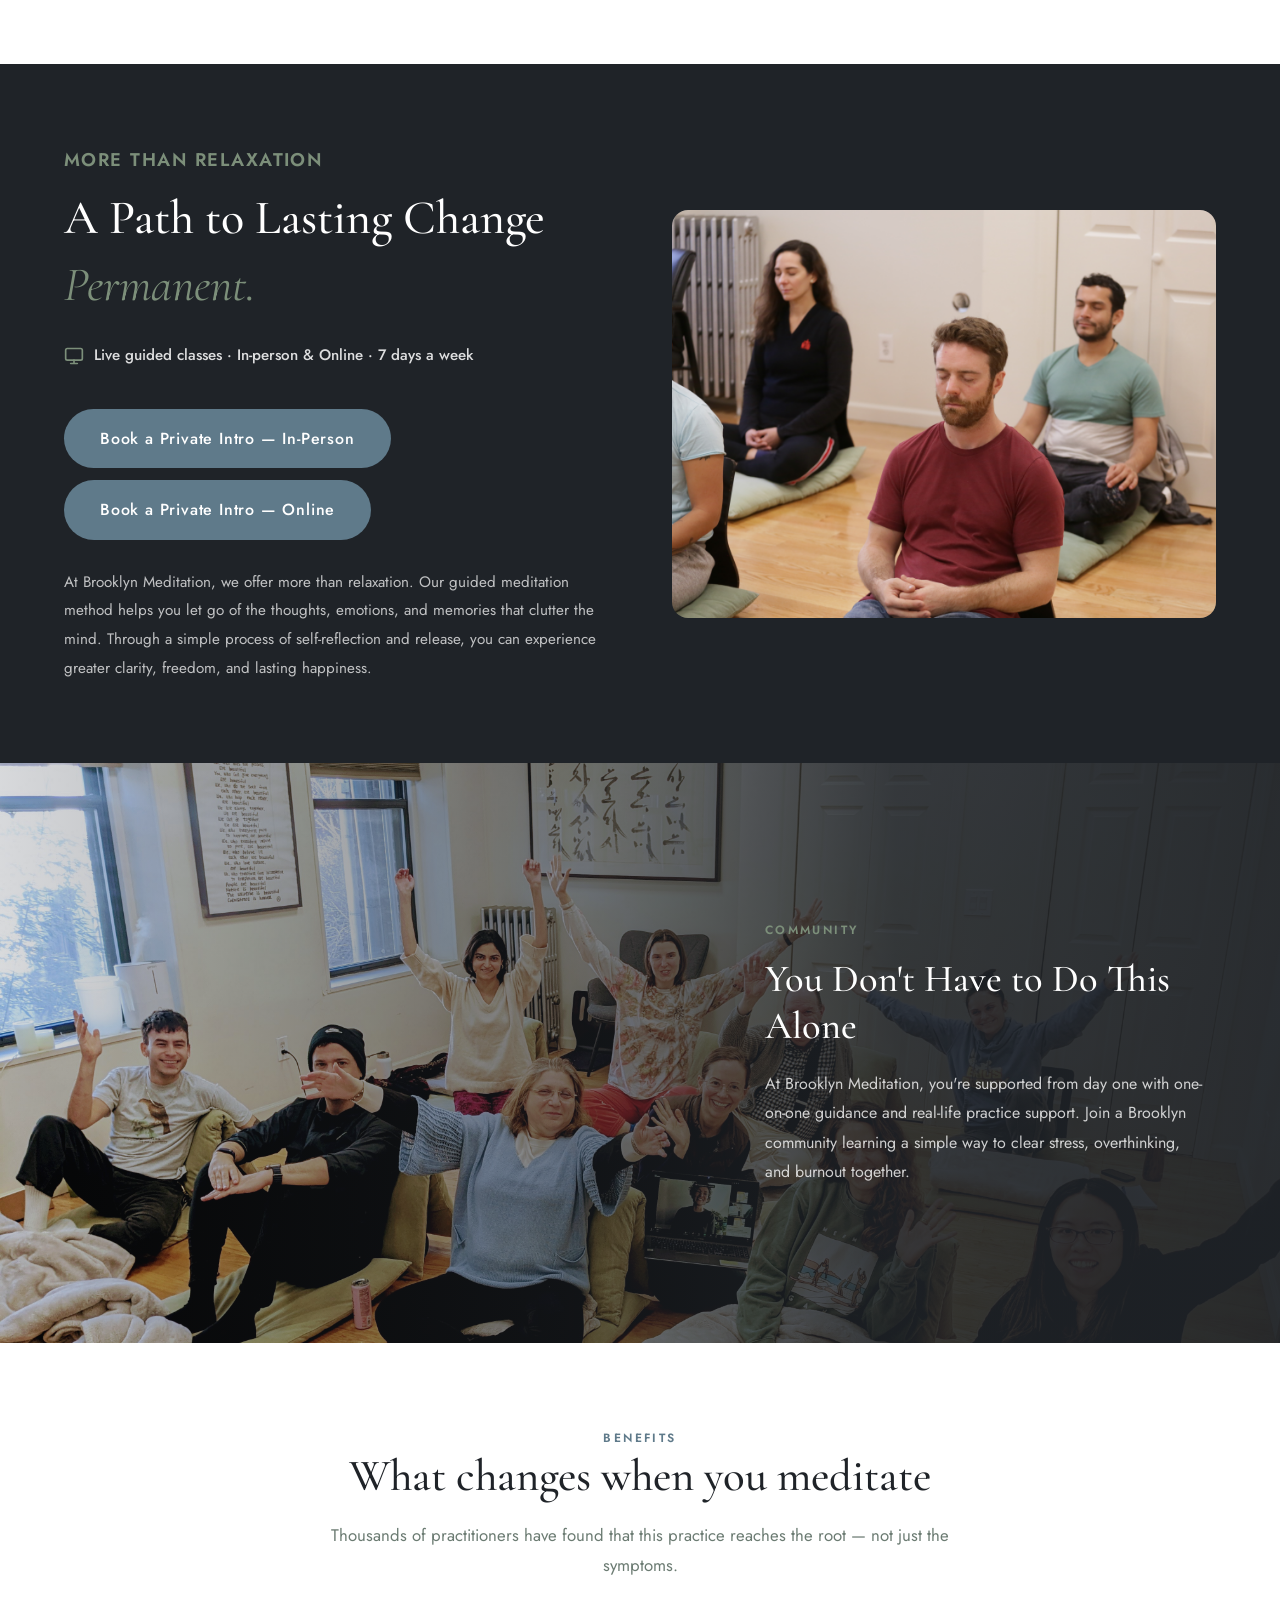
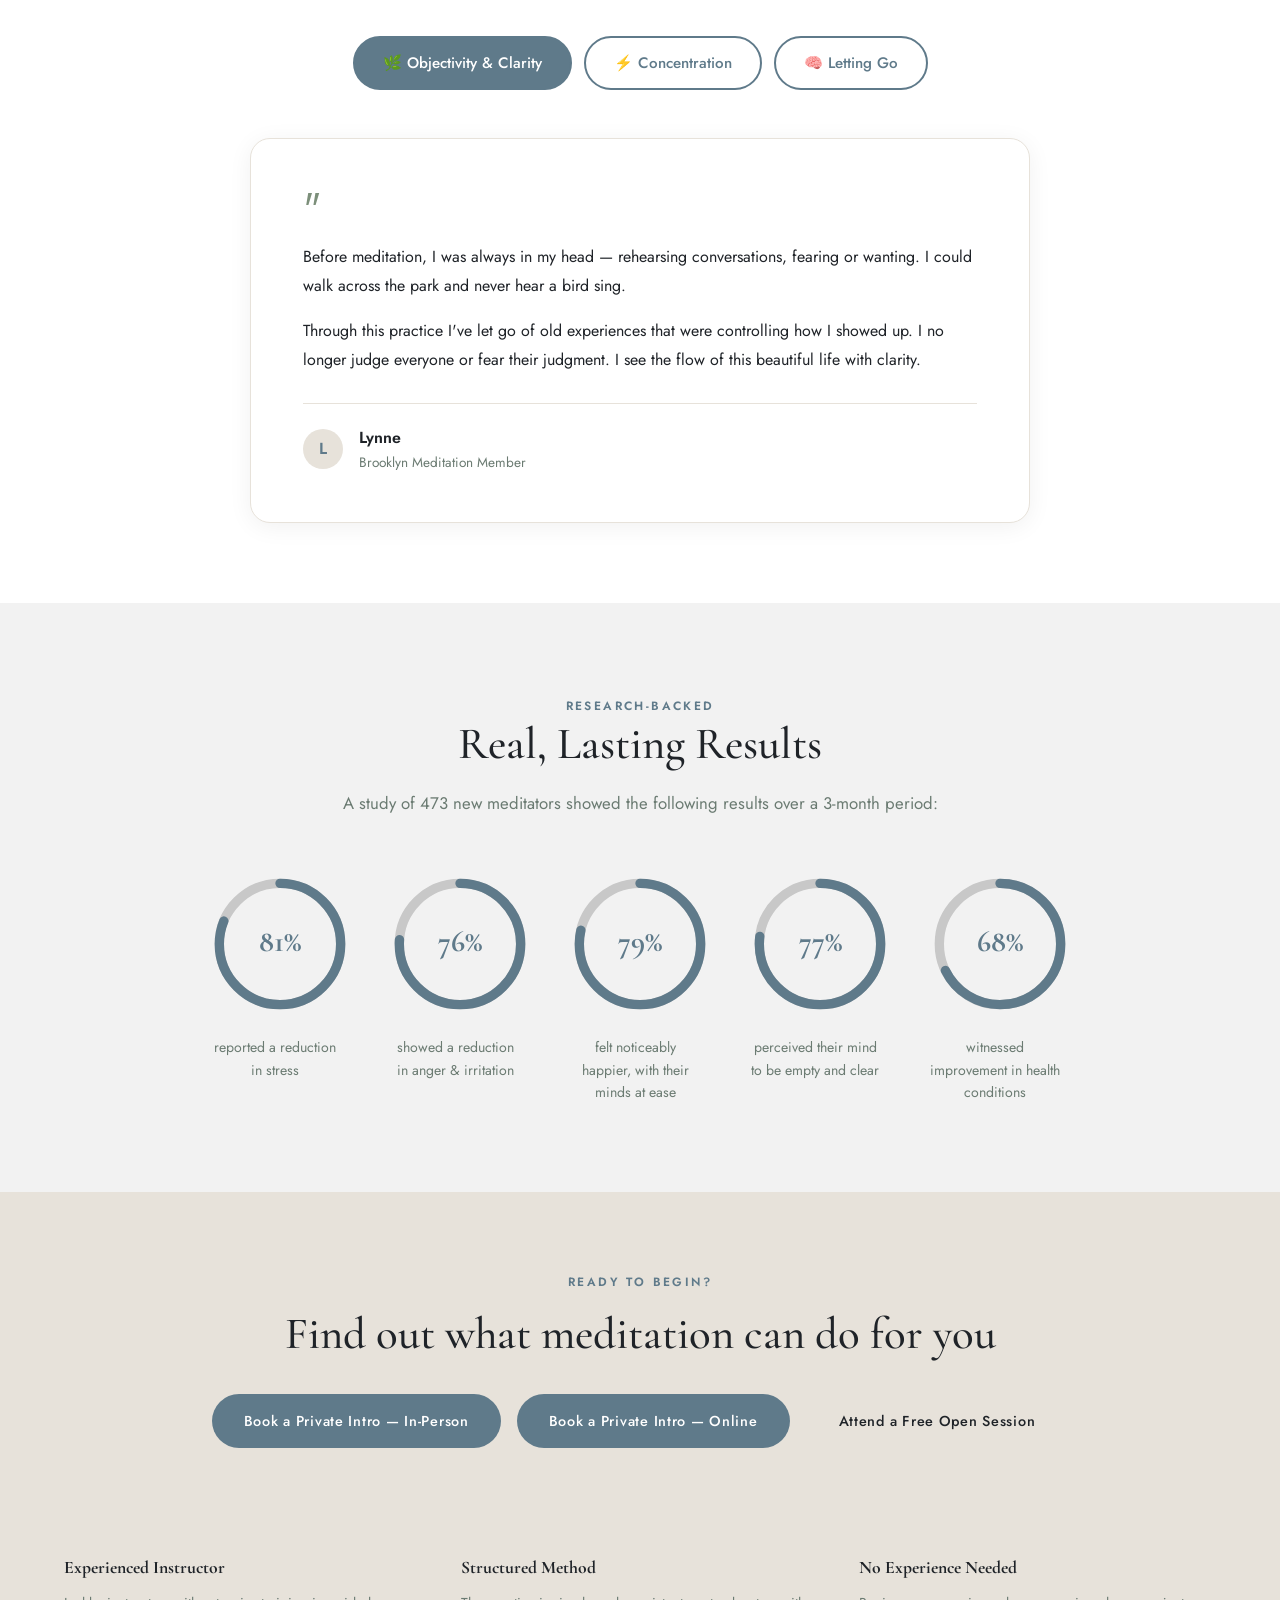
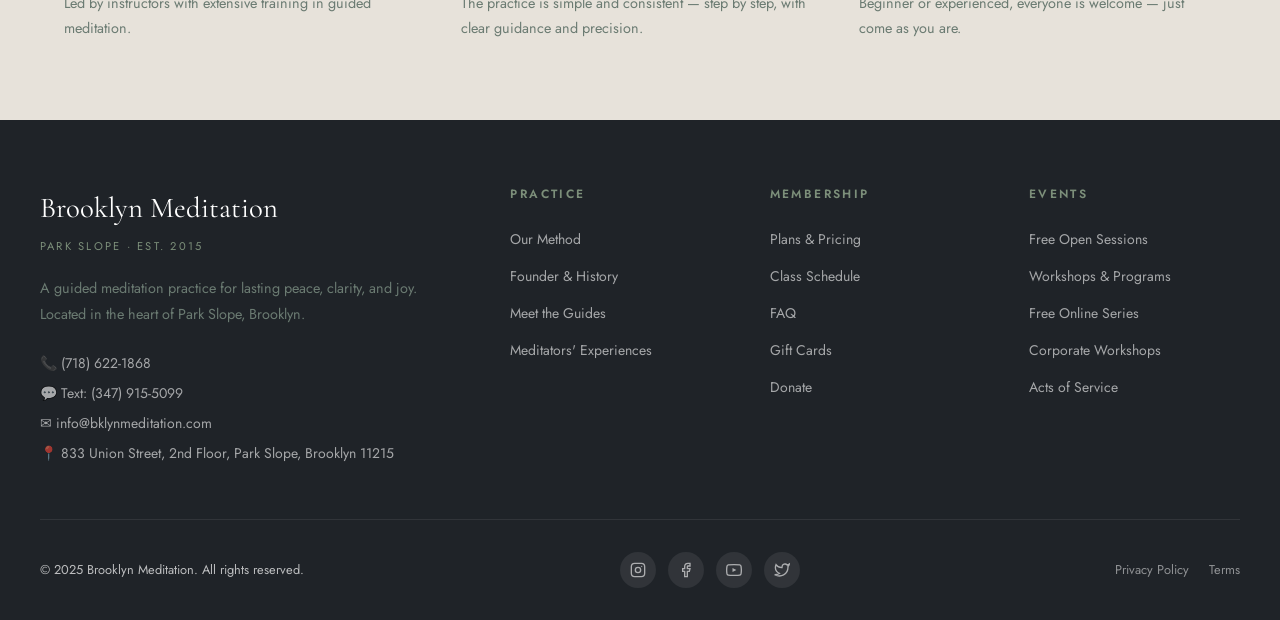
==== commit da7ad896: "Add singing bowl photo to popup sound bath card Added styles for dark-themed popup card with backgro" ====
--- a/index.html
+++ b/index.html
@@ -800,6 +800,33 @@
   .bm-btn-primary { width: 100%; text-align: center; }
   .bm-btn-skip { text-align: center; }
 }
+
+/* Sound bath photo in popup card */
+.bm-ev.dark {
+  position: relative; overflow: hidden; isolation: isolate;
+  background: #1C1C15; border-color: #1C1C15;
+}
+.bm-ev.dark::before {
+  content: '';
+  position: absolute; top: 0; right: 0; bottom: 0;
+  width: 72%;
+  background: url('sound-bath-bowl.jpg') 32% center / cover no-repeat;
+  z-index: -2;
+}
+.bm-ev.dark::after {
+  content: '';
+  position: absolute; inset: 0; z-index: -1;
+  background:
+    linear-gradient(90deg, #1C1C15 30%, rgba(28,28,21,0.86) 52%, rgba(28,28,21,0.45) 78%, rgba(28,28,21,0.15) 100%),
+    linear-gradient(0deg, rgba(28,28,21,0.7) 0%, rgba(28,28,21,0) 45%);
+}
+@media (max-width: 480px) {
+  .bm-ev.dark::before { width: 60%; }
+  .bm-ev.dark::after {
+    background:
+      linear-gradient(90deg, #1C1C15 40%, rgba(28,28,21,0.8) 65%, rgba(28,28,21,0.3) 100%);
+  }
+}
 </style>
 
 <div id="bm-overlay" role="dialog" aria-modal="true" aria-labelledby="bm-popup-heading">
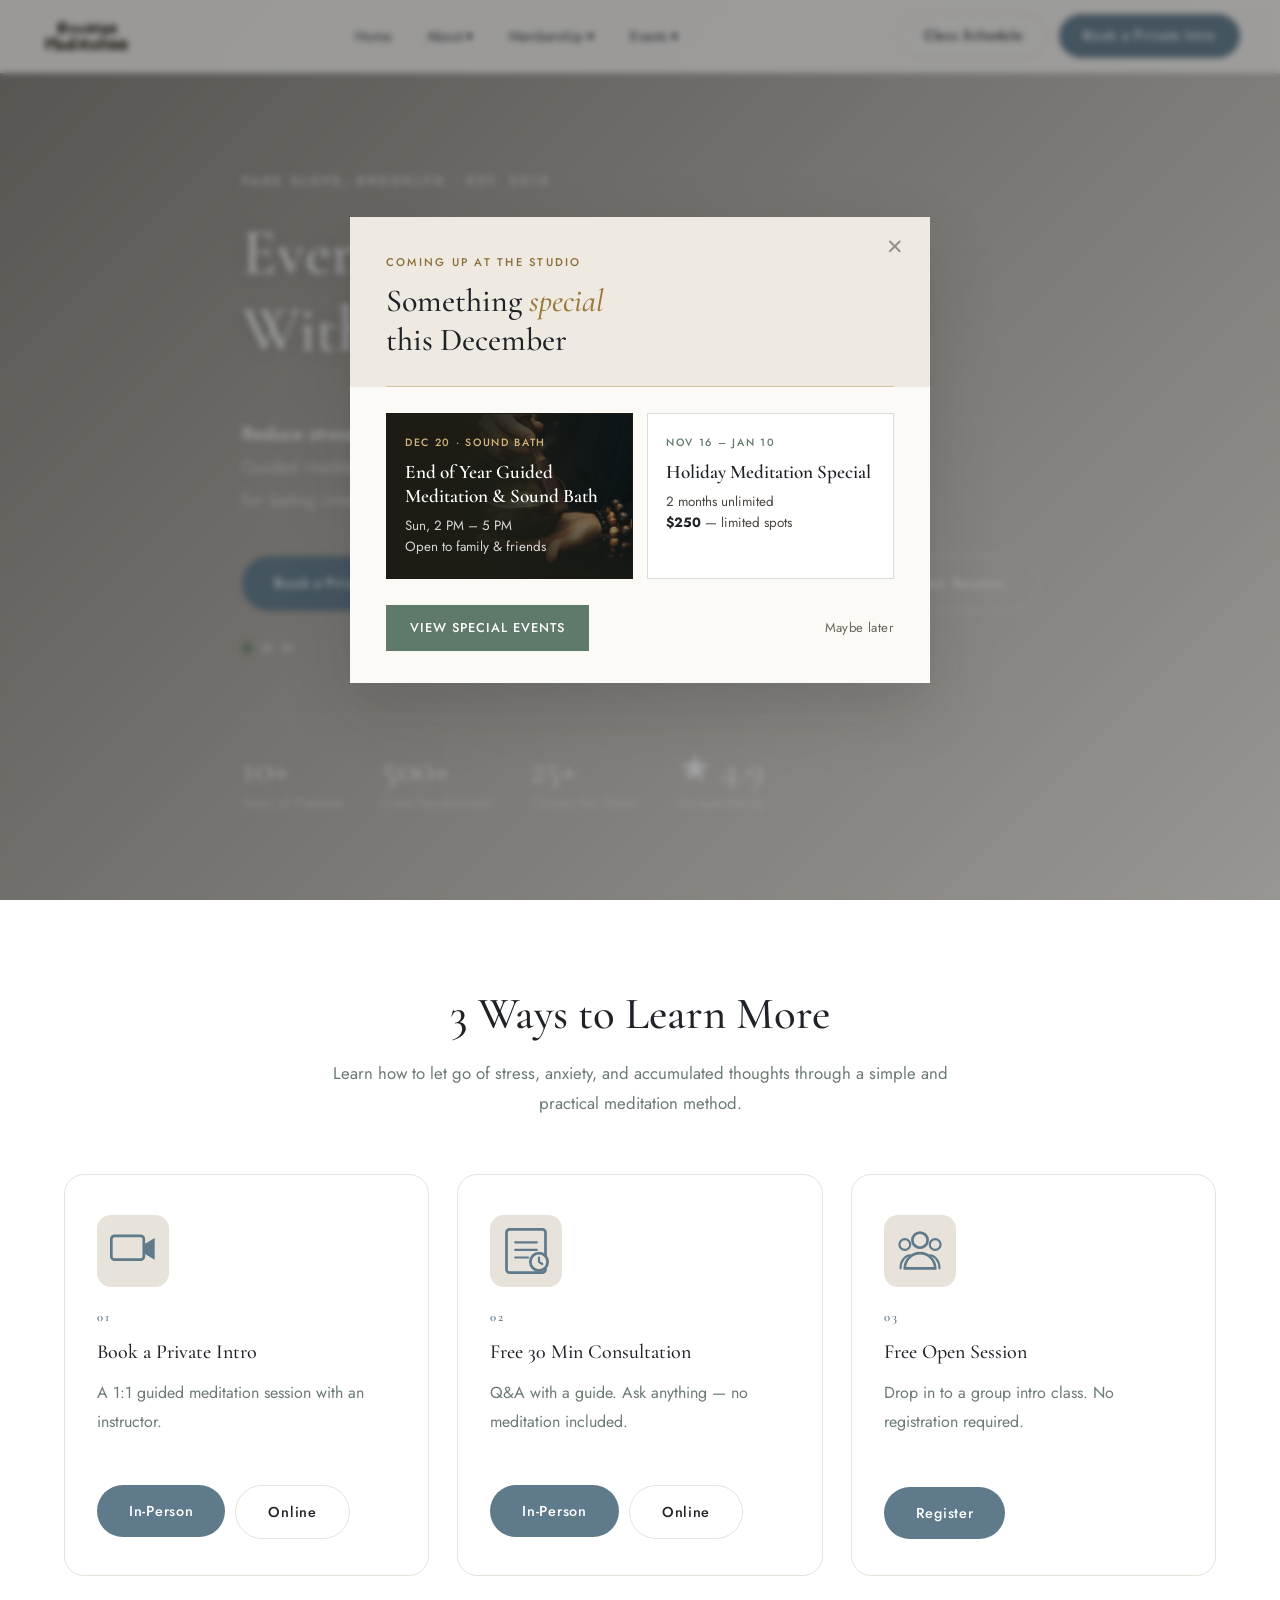
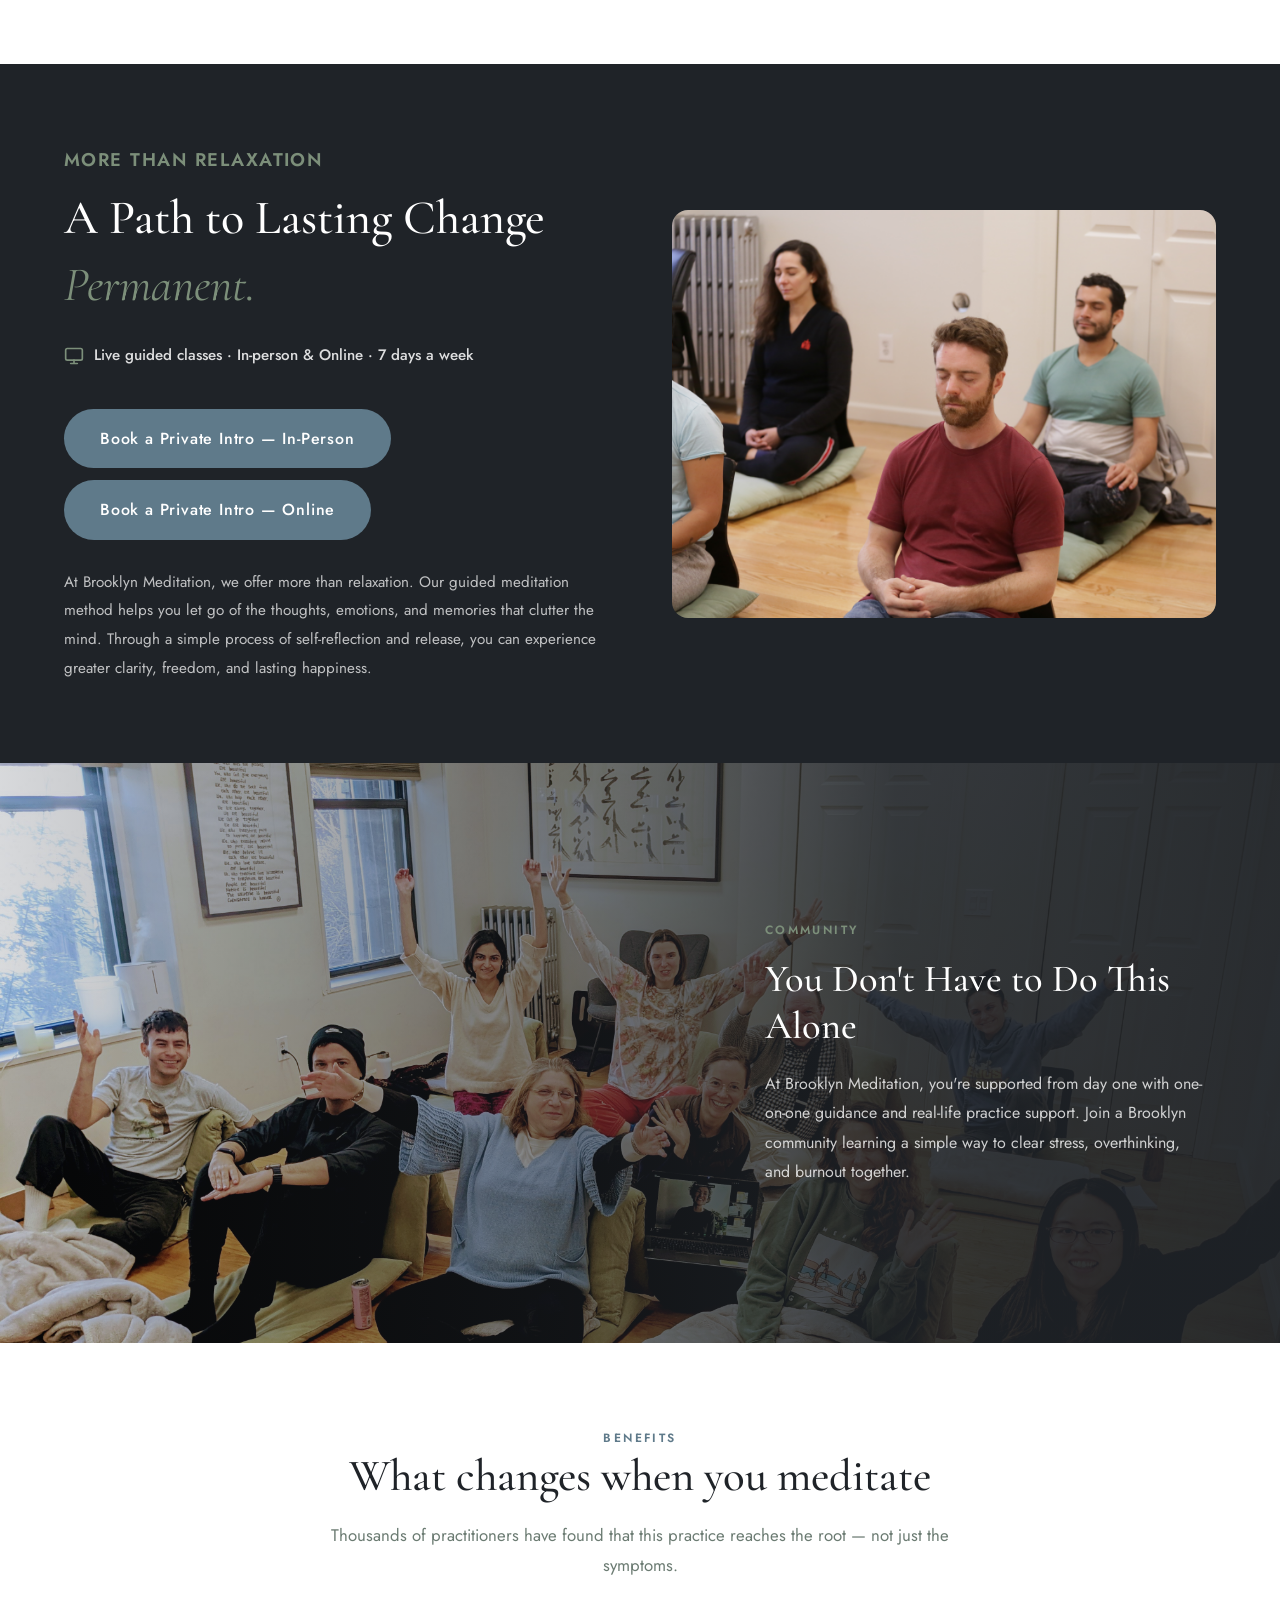
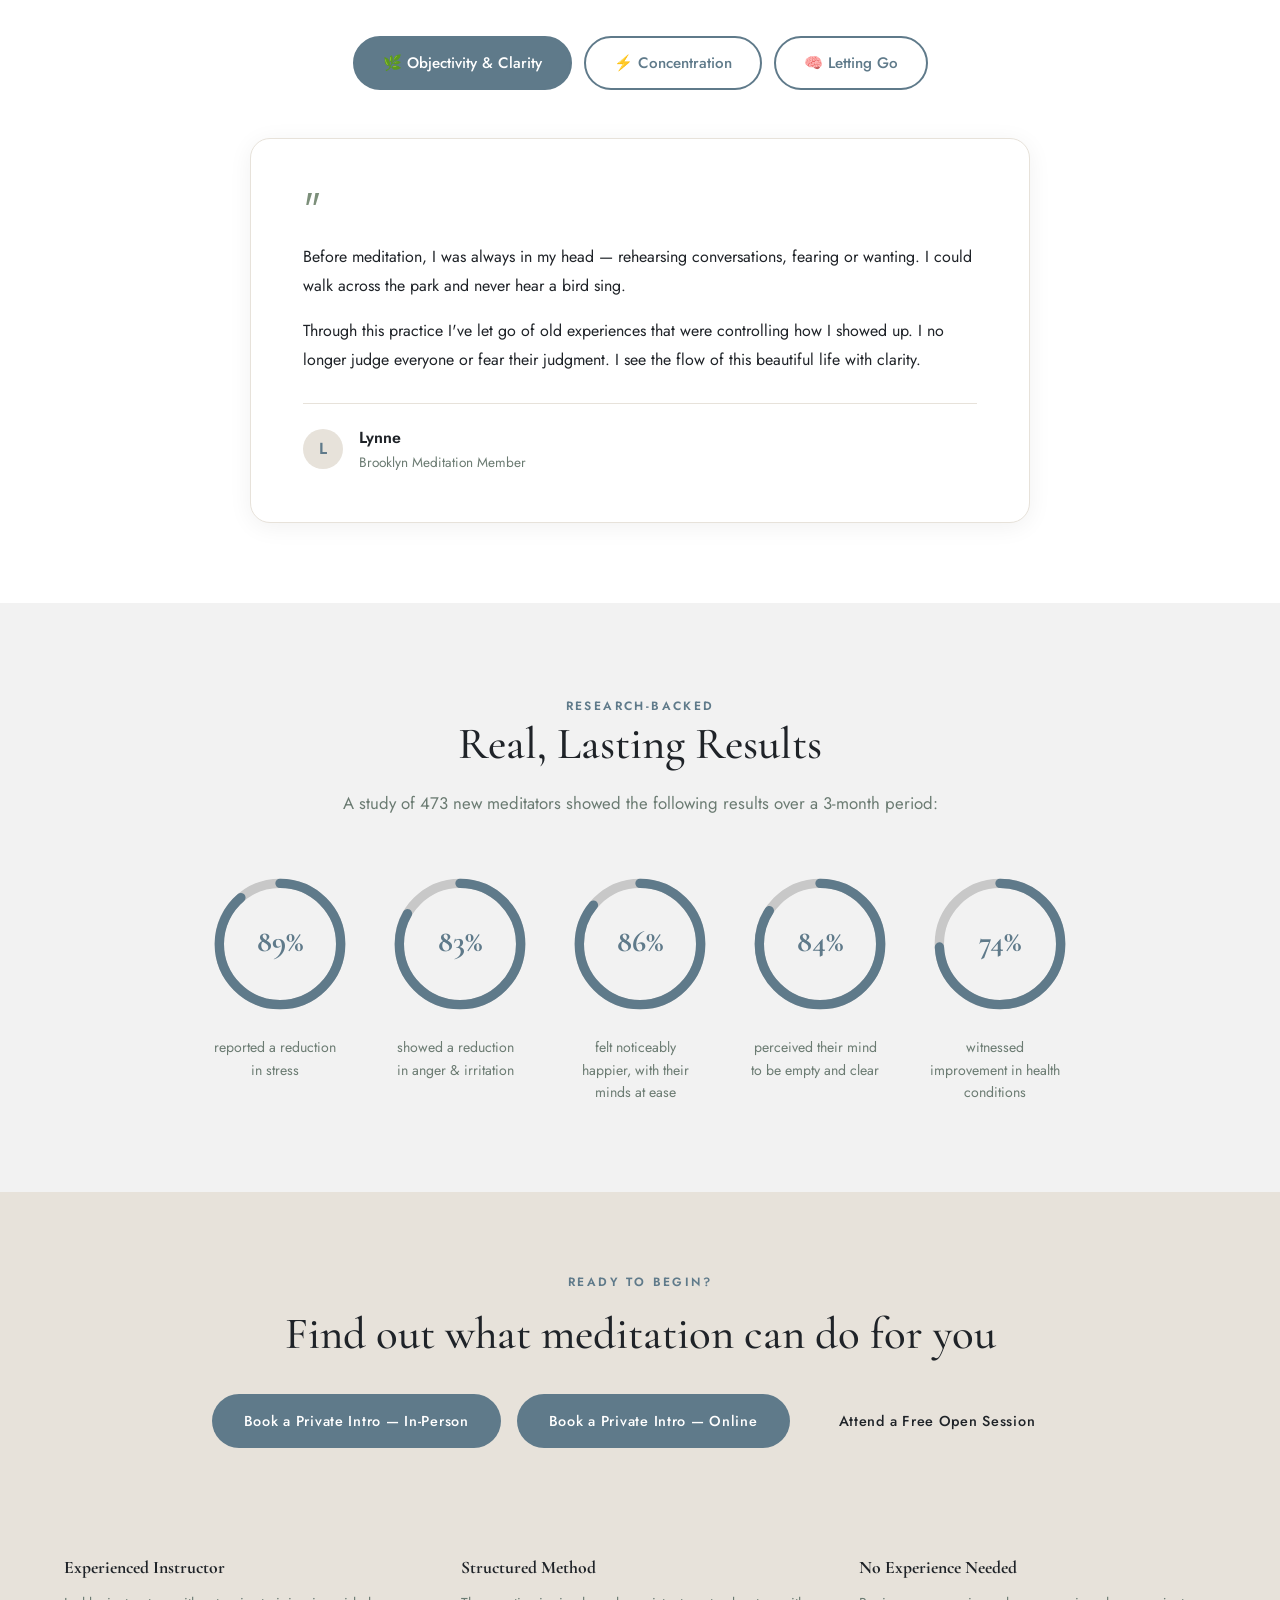
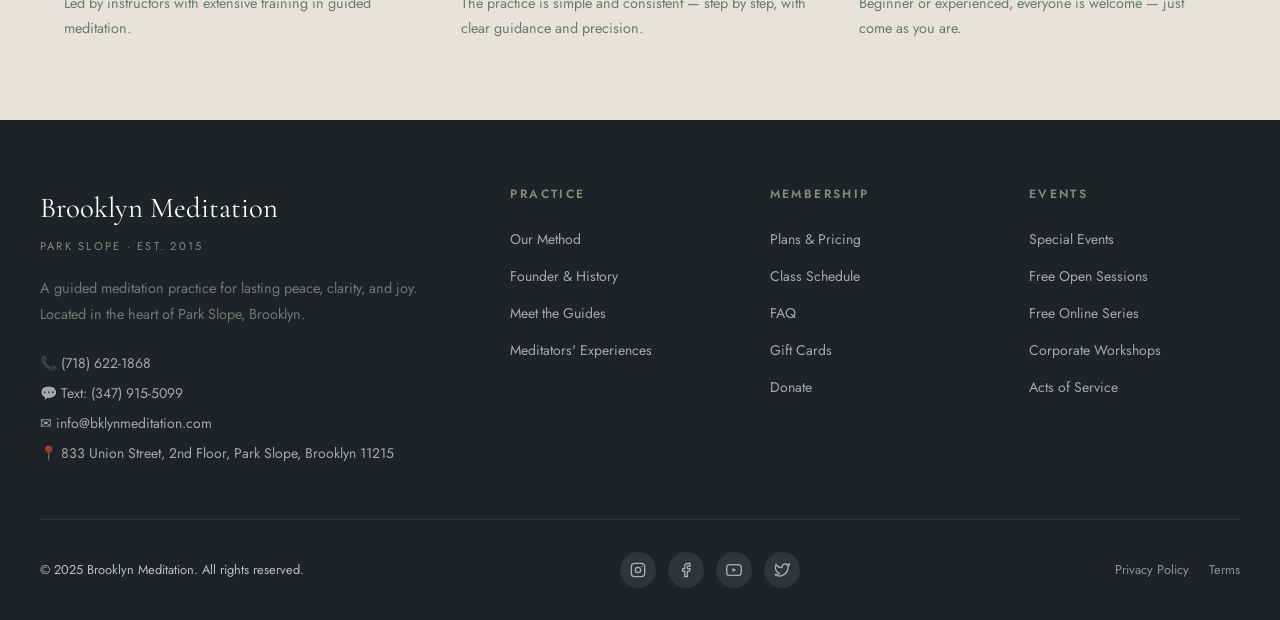
==== commit 7edbc63b: "Reorder Events menu to match page order" ====
--- a/index.html
+++ b/index.html
@@ -62,10 +62,11 @@
       <li class="dropdown">
         <a href="events.html">Events ▾</a>
         <div class="dropdown-menu">
-          <a href="events.html#open">Open Meditation Sessions</a>
-          <a href="events.html#workshops">Workshops & Programs</a>
+          <a href="events.html#upcoming">Special Events</a>
+          <a href="events.html#open">Open Sessions</a>
           <a href="events.html#online">Free Online Series</a>
           <a href="events.html#corporate">Corporate Workshops</a>
+          <a href="events.html#service">Acts of Service</a>
         </div>
       </li>
     </ul>
@@ -104,9 +105,11 @@
     <li>
       <a href="events.html">Events & Workshops</a>
       <div class="mobile-sub">
+        <a href="events.html#upcoming">Special Events</a>
         <a href="events.html#open">Open Sessions</a>
-        <a href="events.html#workshops">Workshops</a>
+        <a href="events.html#online">Online Series</a>
         <a href="events.html#corporate">Corporate</a>
+        <a href="events.html#service">Acts of Service</a>
       </div>
     </li>
   </ul>
@@ -561,11 +564,11 @@
       <div class="footer-col">
         <h5>Events</h5>
         <ul>
+          <li><a href="events.html#upcoming">Special Events</a></li>
           <li><a href="events.html#open">Free Open Sessions</a></li>
-          <li><a href="events.html#workshops">Workshops & Programs</a></li>
           <li><a href="events.html#online">Free Online Series</a></li>
           <li><a href="events.html#corporate">Corporate Workshops</a></li>
-          <li><a href="#">Acts of Service</a></li>
+          <li><a href="events.html#service">Acts of Service</a></li>
         </ul>
       </div>
     </div>
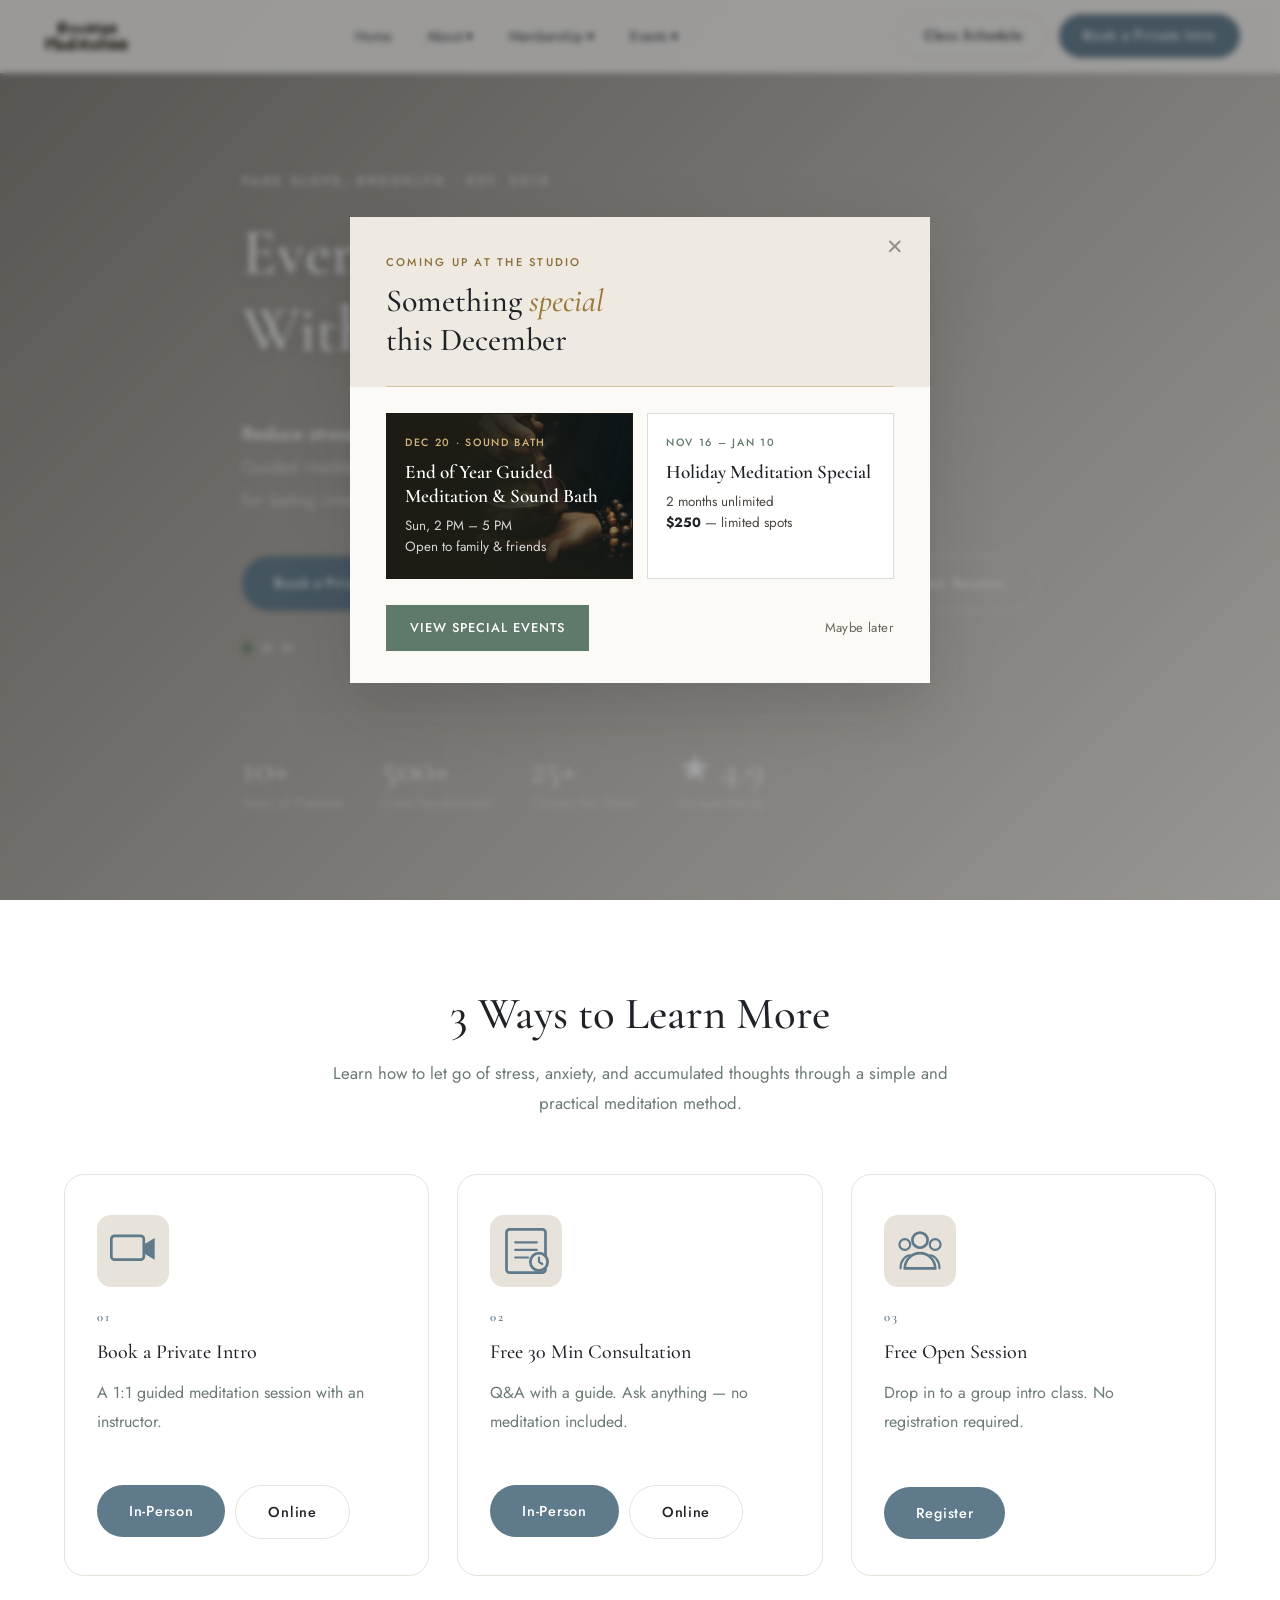
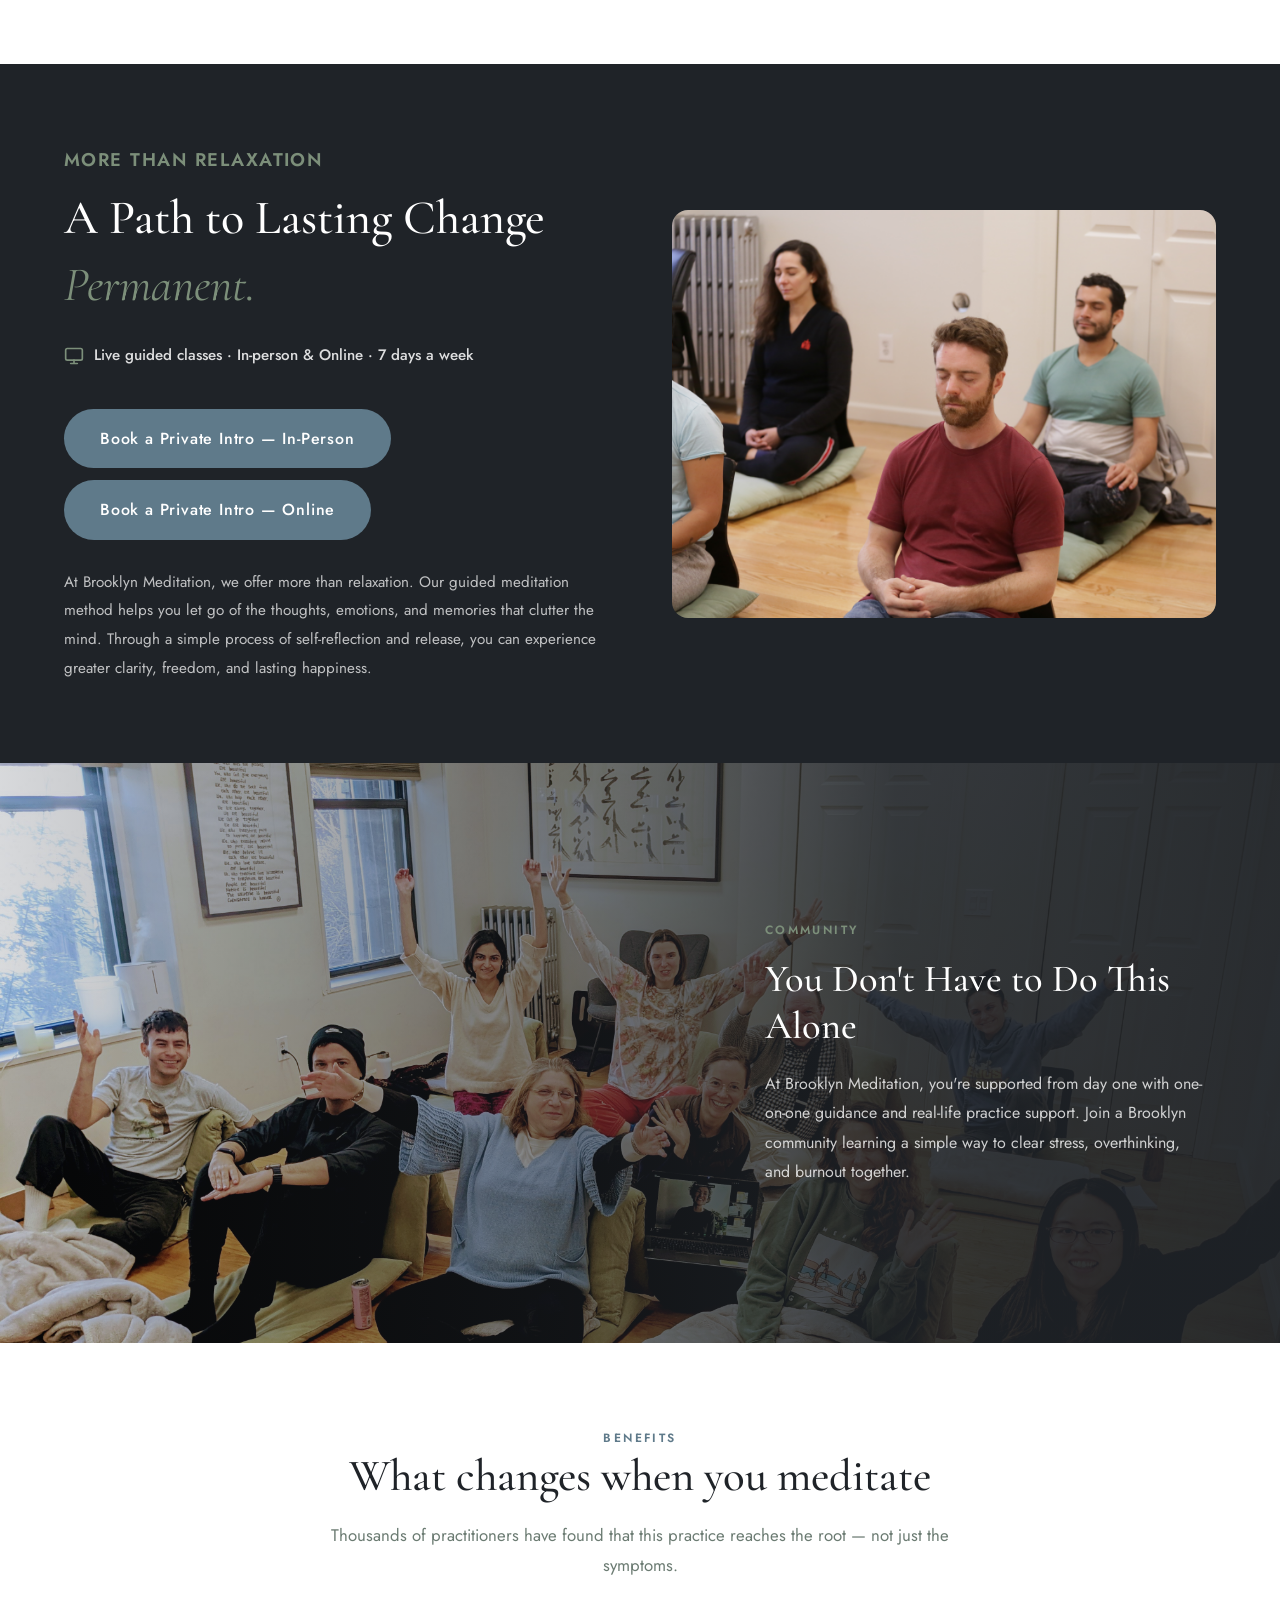
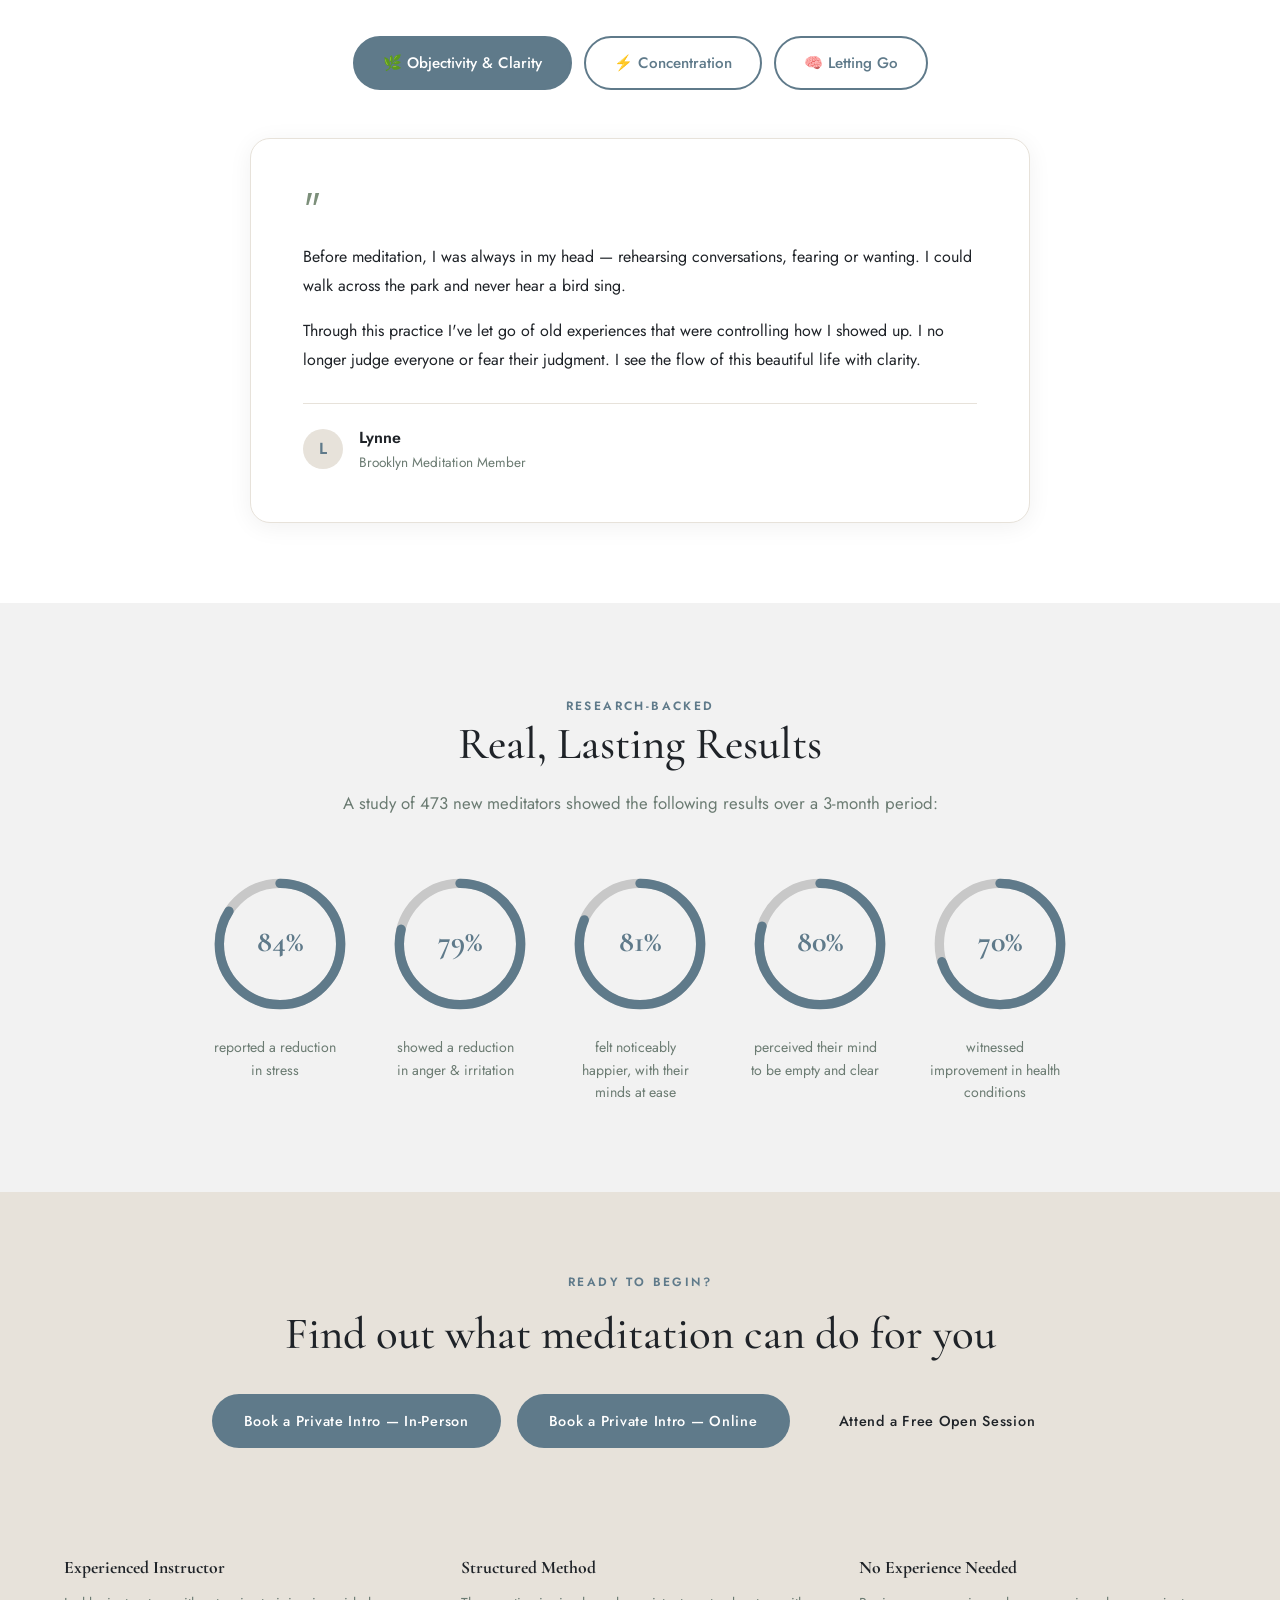
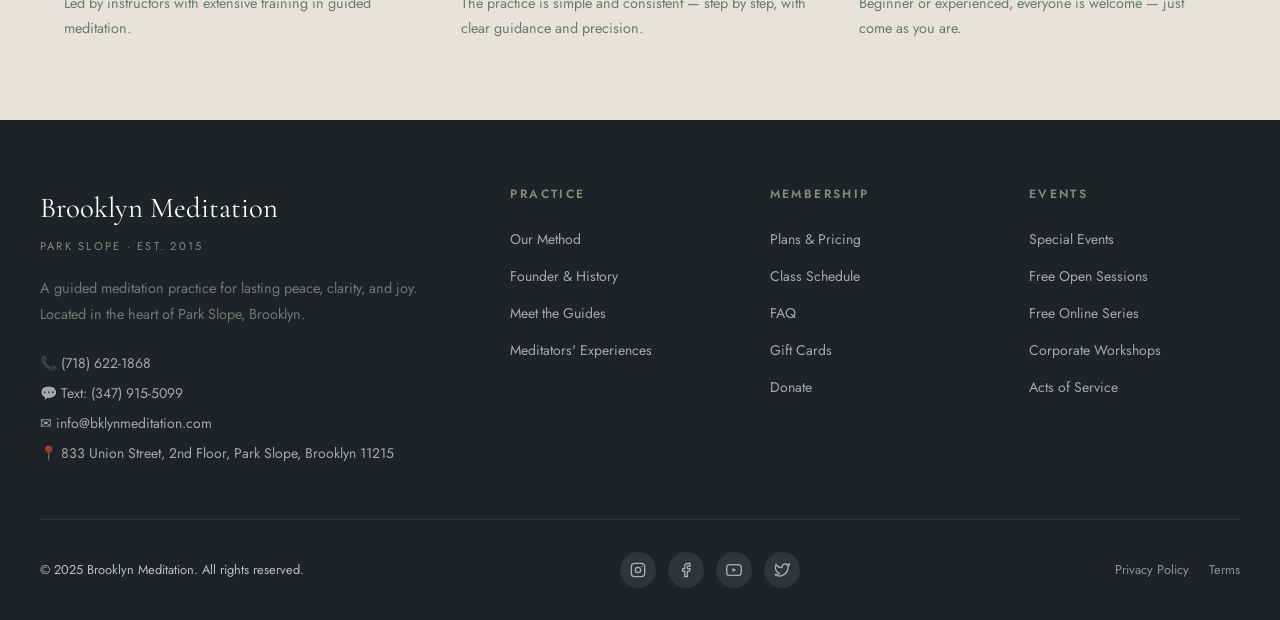
==== commit 85ca2c59: "Add Google Tag Manager to index.html" ====
--- a/index.html
+++ b/index.html
@@ -1,6 +1,13 @@
 <!DOCTYPE html>
 <html lang="en">
 <head>
+  <!-- Google Tag Manager -->
+  <script>(function(w,d,s,l,i){w[l]=w[l]||[];w[l].push({'gtm.start':
+  new Date().getTime(),event:'gtm.js'});var f=d.getElementsByTagName(s)[0],
+  j=d.createElement(s),dl=l!='dataLayer'?'&l='+l:'';j.async=true;j.src=
+  'https://www.googletagmanager.com/gtm.js?id='+i+dl;f.parentNode.insertBefore(j,f);
+  })(window,document,'script','dataLayer','GTM-PPWKCZDB');</script>
+  <!-- End Google Tag Manager -->
   <!-- Google tag (gtag.js) -->
   <script async src="https://www.googletagmanager.com/gtag/js?id=G-YXKECY7C2L"></script>
   <script>
@@ -32,6 +39,10 @@
   <meta name="twitter:image" content="https://brooklynmeditation.nyc/og-image.jpg" />
 </head>
 <body>
+  <!-- Google Tag Manager (noscript) -->
+  <noscript><iframe src="https://www.googletagmanager.com/ns.html?id=GTM-PPWKCZDB"
+  height="0" width="0" style="display:none;visibility:hidden"></iframe></noscript>
+  <!-- End Google Tag Manager (noscript) -->
 
 <!-- ── Navigation ── -->
 <nav class="navbar" id="navbar">
@@ -589,7 +600,7 @@
         </a>
       </div>
       <div style="display:flex; gap:20px; font-size:0.8rem;">
-        <a href="#" style="color:rgba(255,255,255,0.5);">Privacy Policy</a>
+        <a href="privacy.html" style="color:rgba(255,255,255,0.5);">Privacy Policy</a>
         <a href="#" style="color:rgba(255,255,255,0.5);">Terms</a>
       </div>
     </div>
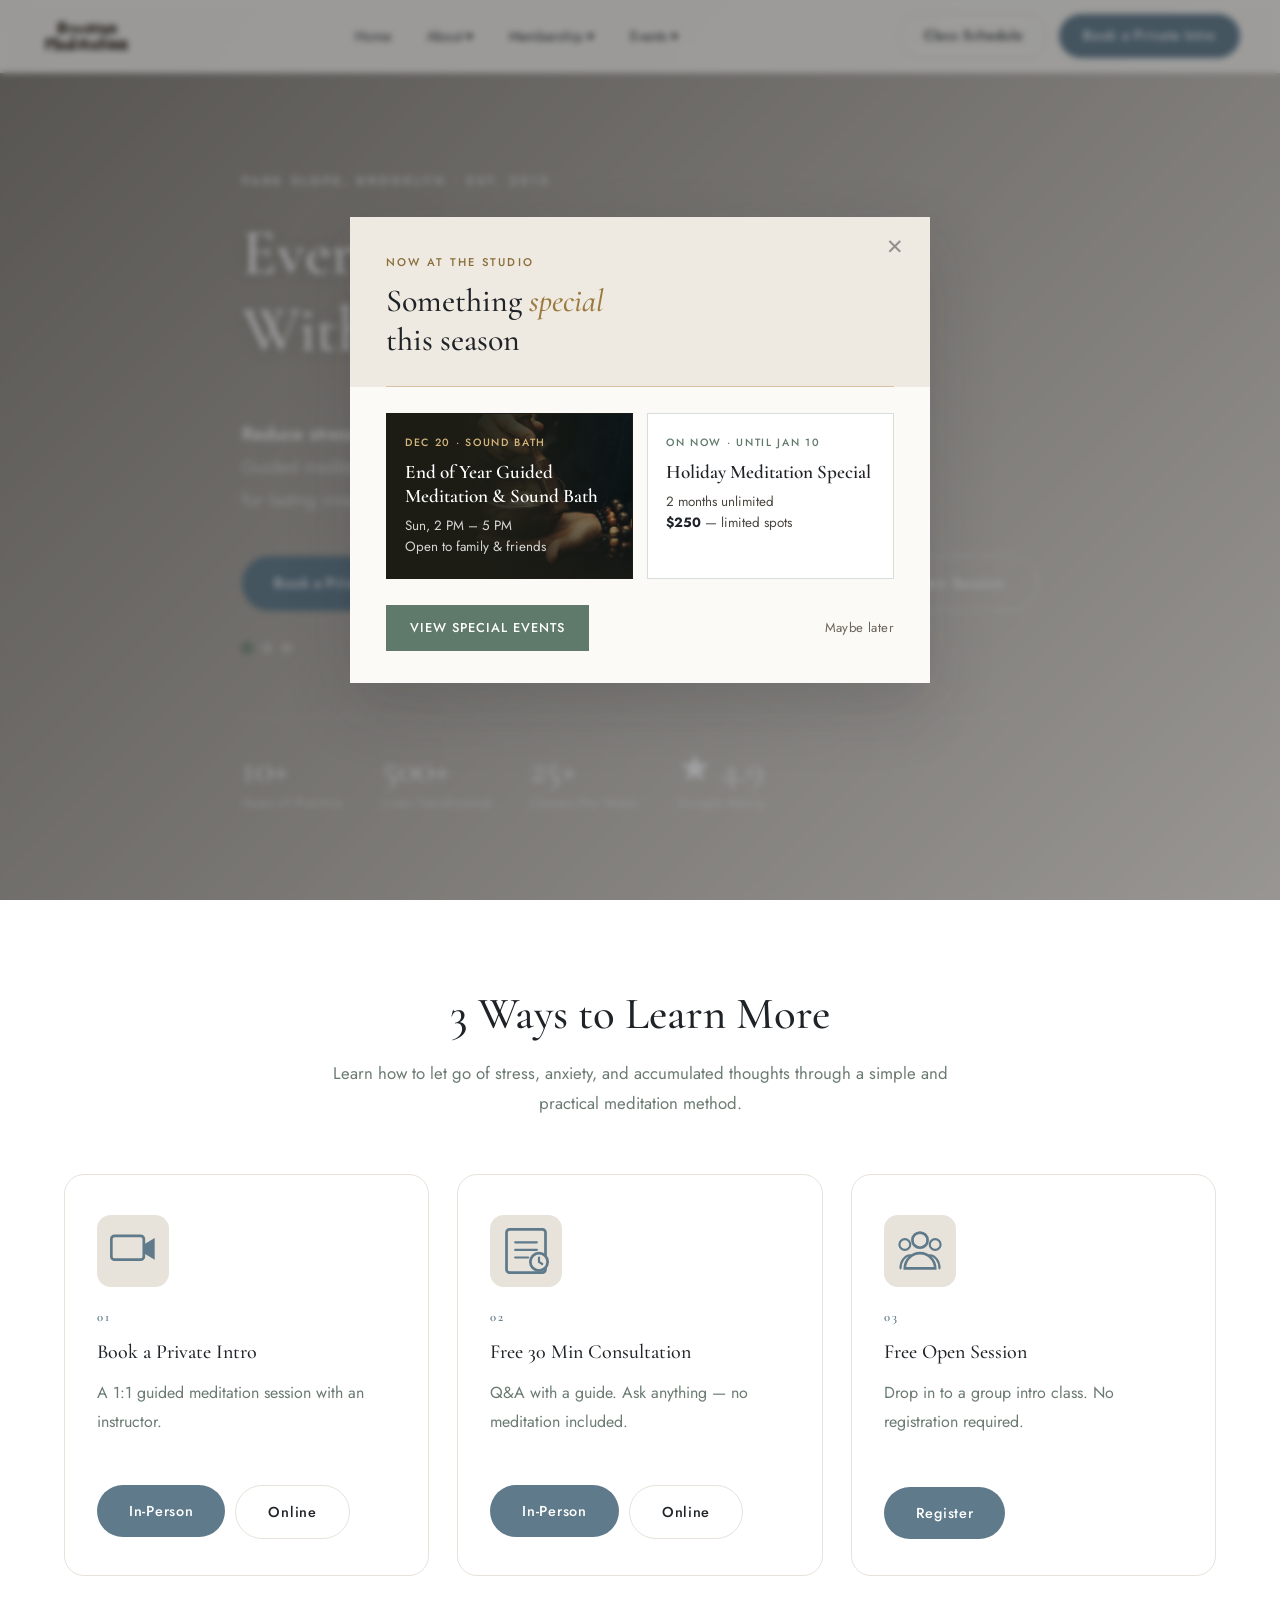
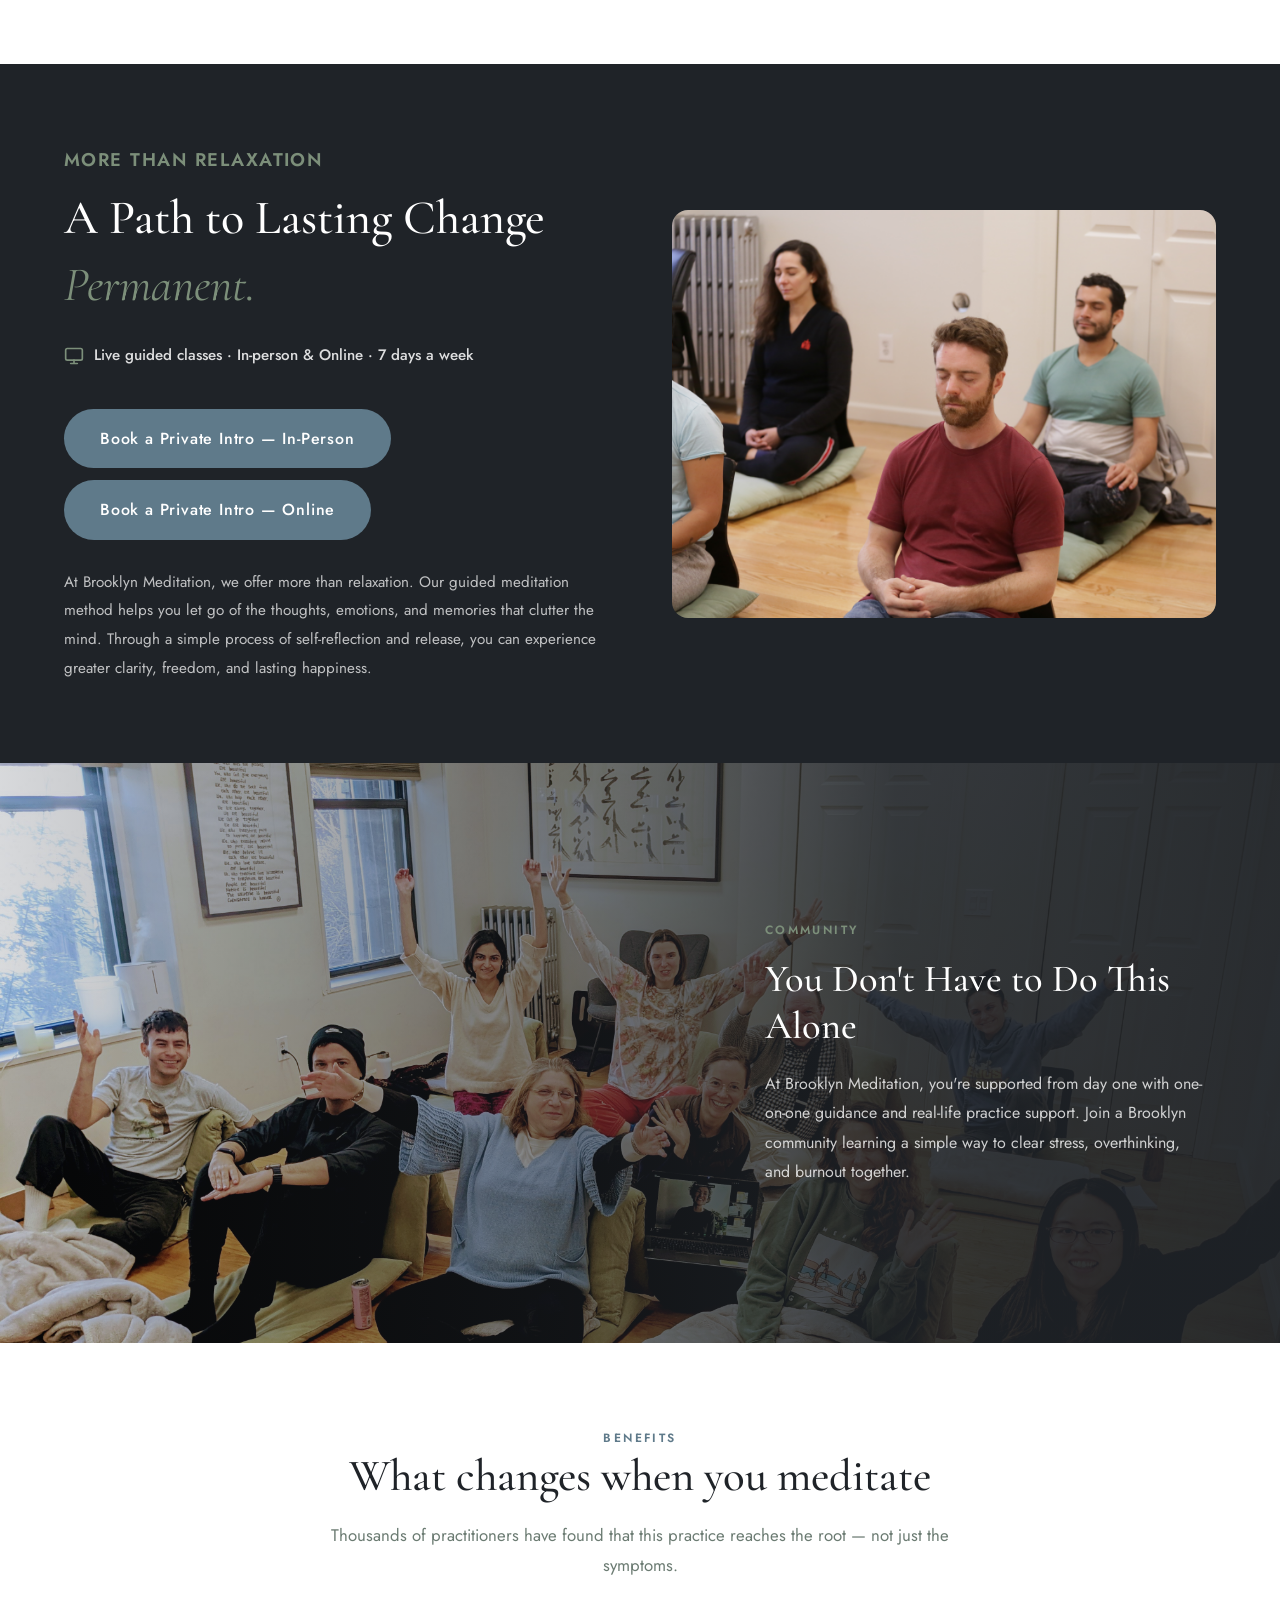
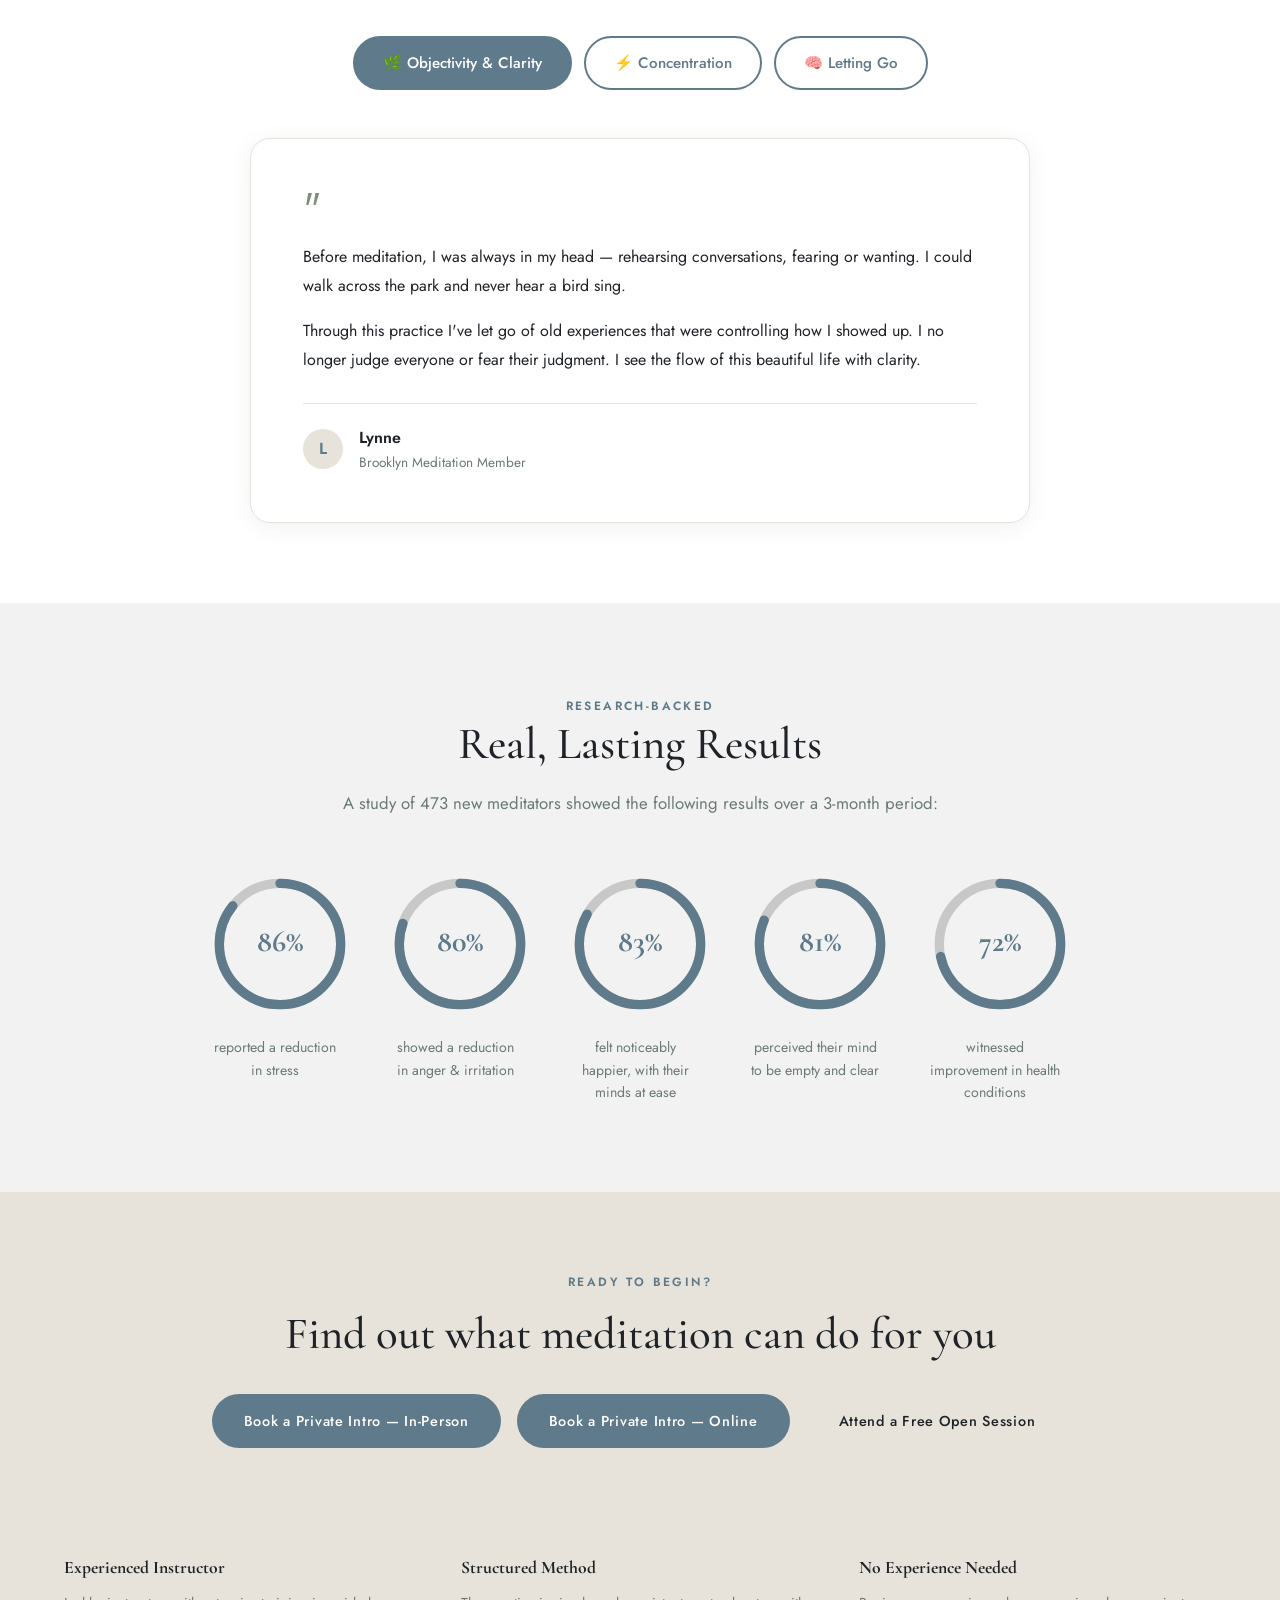
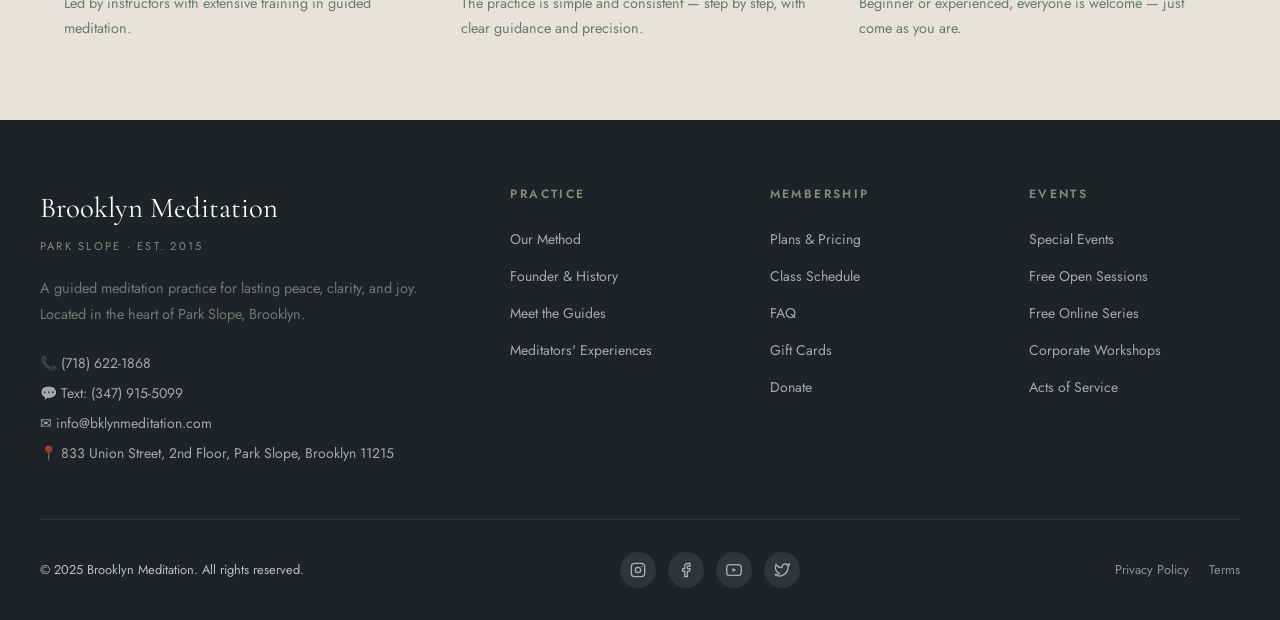
==== commit 0bc3d5cc: "Holiday special is now live: update labels" ====
--- a/index.html
+++ b/index.html
@@ -847,8 +847,8 @@
   <div id="bm-modal">
     <div id="bm-modal-top">
       <button id="bm-close" onclick="bmClosePopup()" aria-label="Close">&#x2715;</button>
-      <div class="bm-popup-eyebrow">Coming Up at the Studio</div>
-      <h2 class="bm-popup-title" id="bm-popup-heading">Something <em>special</em><br>this December</h2>
+      <div class="bm-popup-eyebrow">Now at the Studio</div>
+      <h2 class="bm-popup-title" id="bm-popup-heading">Something <em>special</em><br>this season</h2>
     </div>
     <div id="bm-modal-body">
       <div class="bm-events-wrap">
@@ -858,7 +858,7 @@
           <div class="bm-ev-detail">Sun, 2 PM &ndash; 5 PM<br>Open to family &amp; friends</div>
         </div>
         <div class="bm-ev">
-          <div class="bm-ev-label">Nov 16 &ndash; Jan 10</div>
+          <div class="bm-ev-label">On now &middot; until Jan 10</div>
           <div class="bm-ev-name">Holiday Meditation Special</div>
           <div class="bm-ev-detail">2 months unlimited<br><strong style="color:#1F2328;">$250</strong> &mdash; limited spots</div>
         </div>
